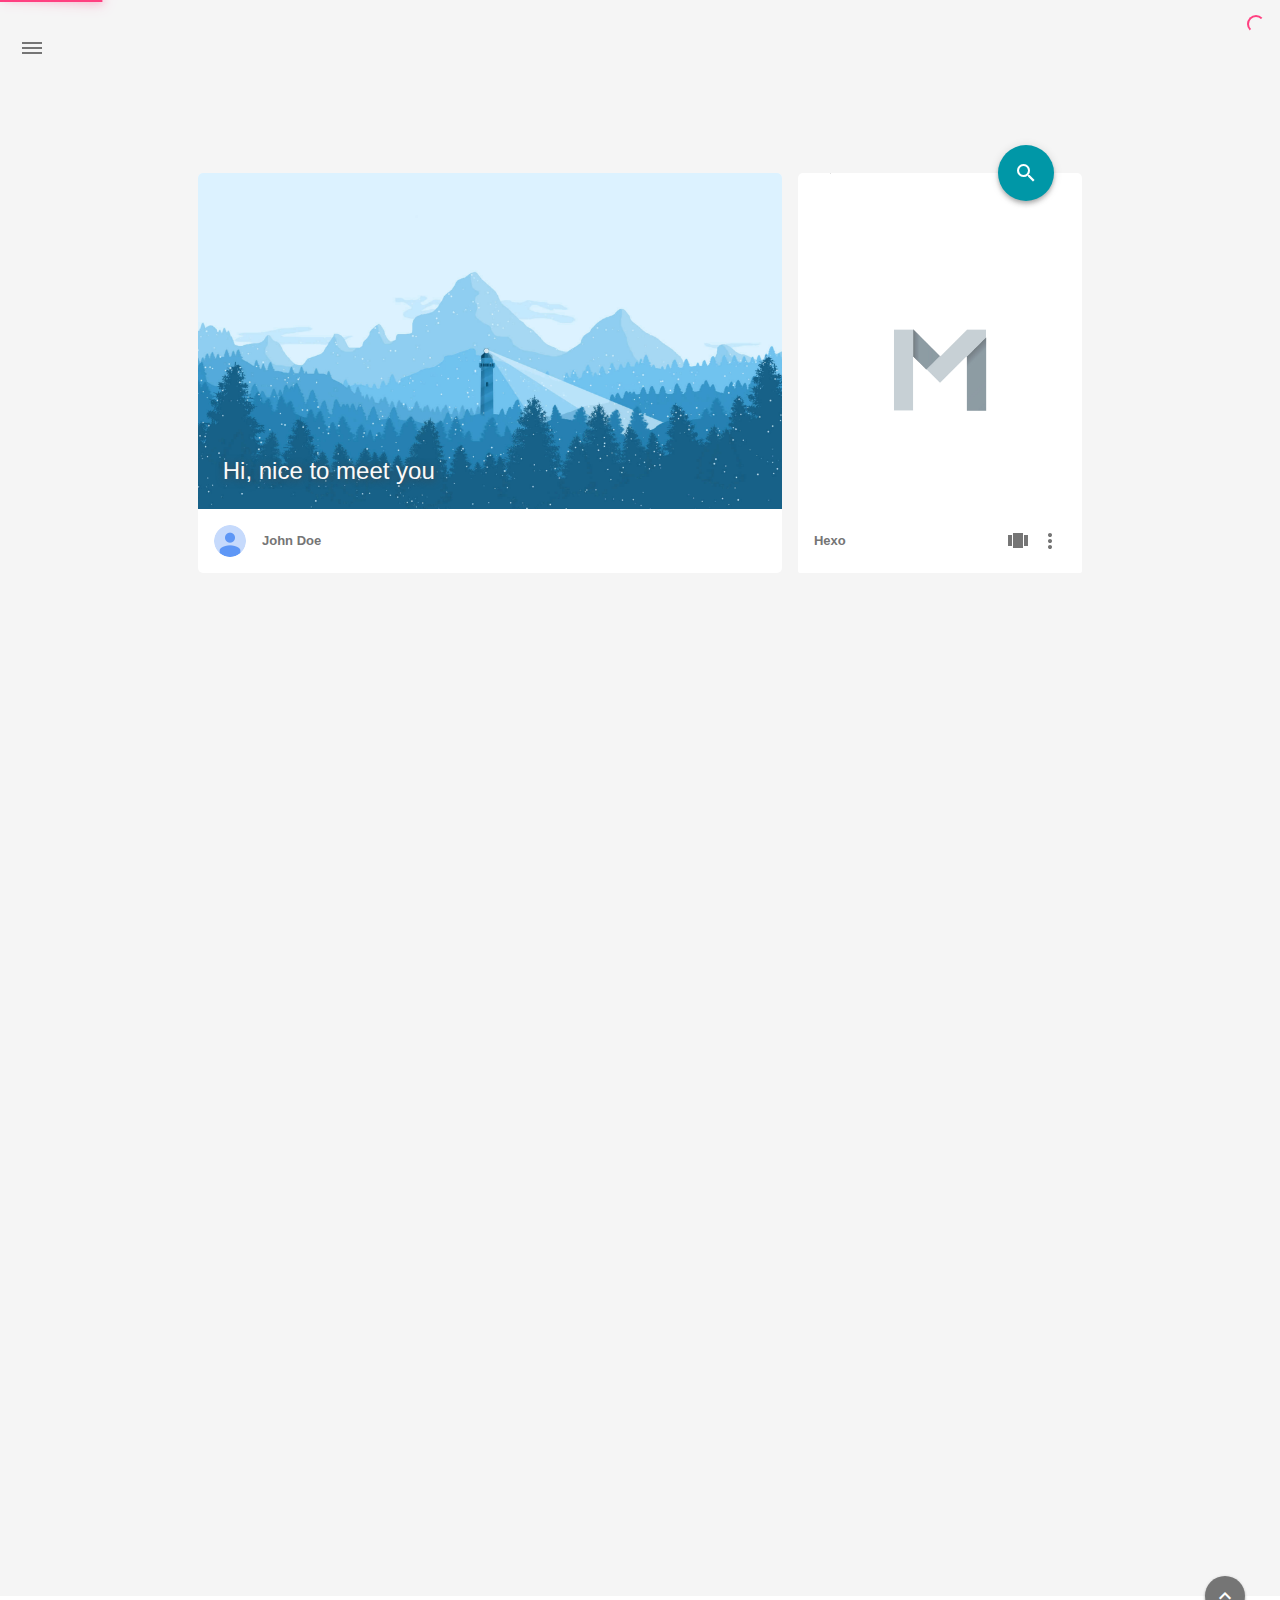
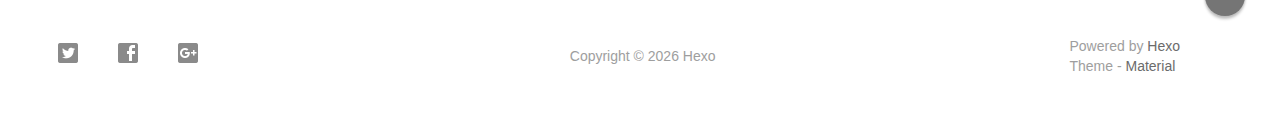
==== archives/index.html @ 20a5eefb "Site updated: 2016-11-23 17:35:01" ====
<!DOCTYPE html>
<html>
    <head>
    <!-- Title -->
    
    <title>
        archive_a | Hexo
    </title>
    
    <!-- Favicons -->
    <link rel="icon shortcut" type="image/ico" href="/img/favicon.png">
    <link rel="icon" sizes="192x192" href="/img/favicon.png">
    <link rel="apple-touch-icon" href="/img/favicon.png">
    
    <!-- Meta & INfo -->
    <meta charset="utf-8">
    <meta http-equiv="X-UA-Compatible">
    <meta name="viewport" content="width=device-width, initial-scale=1">
    <meta name="theme-color" content="#0097A7">
    <meta name="author" content="John Doe">
    <meta name="description" content="null">
    <meta name="keywords" content="null">
    
    <!--iOS -->
    <meta name="viewport" content="width=device-width, initial-scale=1, user-scalable=no">
    <meta name="apple-mobile-web-app-title" content="Title">
    <meta name="apple-mobile-web-app-capable" content="yes">
    <meta name="apple-mobile-web-app-status-bar-style" content="black">
    <meta name="HandheldFriendly" content="True">
    <meta name="MobileOptimized" content="480">
    
    <!-- Add to homescreen for Chrome on Android -->
    <meta name="mobile-web-app-capable" content="yes">
    
    <!-- Add to homescreen for Safari on iOS -->
    <meta name="apple-mobile-web-app-capable" content="yes">
    <meta name="apple-mobile-web-app-status-bar-style" content="black">
    <meta name="apple-mobile-web-app-title" content="Hexo">
    
    <!-- The Open Graph protocol -->
    <meta property="og:url" content="http://yoursite.com">
    <meta property="og:type" content="blog">
    <meta property="og:title" content="archive_a | Hexo">
    <meta property="og:description" content="null">
    
     <!--[if lte IE 9]>
        <link rel="stylesheet" href="/css/ie-blocker.css">
        
        
            <script src="/js/ie-blocker.zhCN.js"></script>
        
    <![endif]-->
    
    <!-- Import CSS -->
    <link rel="stylesheet" href="/css/material.min.css">
    <link rel="stylesheet" href="/css/style.min.css">
    <!-- Config CSS -->


<!-- Other Styles -->
<style>
	body, html{
		font-family: Roboto, "Helvetica Neue", Helvetica, "PingFang SC", "Hiragino Sans GB", "Microsoft YaHei", "微软雅黑", Arial, sans-serif;
	}
	
    a{
        color: #00838F
    }
    
    .mdl-card__media,
    #search-label,
    #search-form-label:after,
    #scheme-Paradox .hot_tags-count,
    #scheme-Paradox .sidebar_archives-count,
    #scheme-Paradox .sidebar-colored .sidebar-header,
    #scheme-Paradox .sidebar-colored .sidebar-badge{
        background-color: #0097A7 !important
    }
    
	/* Sidebar User Drop Down Menu Text Color */
	#scheme-Paradox .sidebar-colored .sidebar-nav>.dropdown>.dropdown-menu>li>a:hover,
    #scheme-Paradox .sidebar-colored .sidebar-nav>.dropdown>.dropdown-menu>li>a:focus{
        color: #0097A7 !important
    }
    
    #post_entry-right-info,
    .sidebar-colored .sidebar-nav li:hover > a,
    .sidebar-colored .sidebar-nav li:hover > a i,
    .sidebar-colored .sidebar-nav li > a:hover,
    .sidebar-colored .sidebar-nav li > a:hover i,
    .sidebar-colored .sidebar-nav li > a:focus i,
    .sidebar-colored .sidebar-nav > .open > a,
    .sidebar-colored .sidebar-nav > .open > a:hover,
    .sidebar-colored .sidebar-nav > .open > a:focus,
    #ds-reset #ds-ctx .ds-ctx-entry .ds-ctx-head a{
        color: #0097A7 !important
    }
    
    .toTop{
        background: #757575 !important
    }
		
	.material-layout .material-post>.material-nav,
	.material-layout .material-index>.material-nav,
	.material-nav a{
		color: #757575;
	}
		
	#scheme-Paradox .MD-burger-layer {
		background-color: #757575;
	}

	#scheme-Paradox #post-toc-trigger-btn{
		color: #757575;
	}
	
	.post-toc a:hover{
		color: #00838F;
		text-decoration: underline;
	}
</style>


<!-- Theme Background Related-->

    <style>
        body{
            background-color: #F5F5F5
        }
		
		/* blog_info bottom background */
        #scheme-Paradox .material-layout .something-else .mdl-card__supporting-text{
            background-color: #fff;
        }
    </style>




<!-- Fade Effect -->

    <style>
        .fade {
            transition: all 800ms linear;
            -webkit-transform: translate3d(0,0,0);
            -moz-transform: translate3d(0,0,0);
            -ms-transform: translate3d(0,0,0);
            -o-transform: translate3d(0,0,0);
            transform: translate3d(0,0,0);
            opacity: 1;
        }

        .fade.out{
            opacity: 0;
        }
    </style>

	<script src="/js/jquery.min.js"></script>
	
	<!-- UC Browser Compatible-->
	<script>
		var agent = navigator.userAgent.toLowerCase();
		if(agent.indexOf('ucbrowser')>0) {
			document.write('<link rel="stylesheet" href="/css/uc.css">');
		   alert('由于 UC 浏览器使用极旧的内核，而本网站使用了一些新的特性。\n为了您能更好的浏览，推荐使用 Chrome 或 Firefox 浏览器。');
		}
	</script>
    
    <!-- Custom Head -->
    
</head>
	
	

    <body id="scheme-Paradox">

		
        <div class="material-layout  mdl-js-layout has-drawer is-upgraded">
				
			
			
            <!-- Main Container -->
            <main class="material-layout__content" id="main">
				
                <!-- Top Anchor -->
                <div id="top"></div>
				
				
                <!-- Hamburger Button -->
                <button class="MD-burger-icon sidebar-toggle">
                    <span class="MD-burger-layer"></span>
                </button>
				
				
                <!-- Index Module -->
<div class="material-index mdl-grid">
	
		<!-- Paradox Header -->
		<!-- Daily pic -->
<div class="mdl-card daily-pic mdl-cell mdl-cell--8-col index-top-block">
    
    <!-- Pic & Slogan -->
    <div class="mdl-card__media mdl-color-text--grey-50" style="background-image:url(/img/daily_pic.png)">
        <p class="index-top-block-slogan"><a href="#">Hi, nice to meet you</a></p>
    </div>

    <!-- Avatar & Name -->
    <div class="mdl-card__supporting-text meta mdl-color-text--grey-600">
        <!-- Author Avatar -->
        <div id="author-avatar">
            <img src="/img/avatar.png" width="32px" height="32px" alt="avatar">
        </div>
        <div>
            <strong>John Doe</strong>
        </div>
    </div>
</div>

		<!-- Blog info -->
<div class="mdl-card something-else mdl-cell mdl-cell--8-col mdl-cell--4-col-desktop index-top-block">
	
    <!-- Search -->
	
	<!-- Google -->
	<div class="mdl-textfield mdl-js-textfield mdl-textfield--expandable" method="post" action="">
		<label id="search-label" class="mdl-button mdl-js-ripple-effect mdl-js-button mdl-button--fab mdl-color--accent mdl-shadow--4dp" for="search">
			<i class="material-icons mdl-color-text--white" role="presentation">search</i>
		</label>

		<form id="search-form" method="get" action="//google.com/search" accept-charset="UTF-8" class="mdl-textfield__expandable-holder" target="_blank">
			<input class="mdl-textfield__input search-input" type="search" name="q" id="search" placeholder="">
			<label id="search-form-label" class="mdl-textfield__label" for="search"></label>
			
			<input type="hidden" name="sitesearch" value="http://yoursite.com">
		</form>
	</div>






    <!-- LOGO -->
    <div class="something-else-logo mdl-color--white mdl-color-text--grey-600">
        <a href="null">
            <img src="/img/logo.png" alt="logo" />
        </a>
    </div>

    <!-- Infomation -->
    <div class="mdl-card__supporting-text meta meta--fill mdl-color-text--grey-600">
        <!-- Blog Title -->
        <div>
            <strong>Hexo</strong>
        </div>
        <div class="section-spacer"></div>
        
        <!-- Pages -->
        <button id="show-pages-button" class="mdl-button mdl-js-button mdl-js-ripple-effect mdl-button--icon">
            <i class="material-icons" role="presentation">view_carousel</i>
            <span class="visuallyhidden">Pages</span>
        </button>
        <ul class="mdl-menu mdl-js-menu mdl-menu--bottom-right" for="show-pages-button">
            
        </ul>
        
        <!-- Menu -->
        <button id="menubtn" class="mdl-button mdl-js-button mdl-js-ripple-effect mdl-button--icon">
            <i class="material-icons" role="presentation">more_vert</i>
            <span class="visuallyhidden">show menu</span>
        </button>
        <ul class="mdl-menu mdl-js-menu mdl-menu--bottom-right" for="menubtn">
            
            <a class="index_share-link" href="null">
                <li class="mdl-menu__item mdl-js-ripple-effect">
                    文章 RSS
                </li>
            </a>
            <a class="index_share-link" href="https://twitter.com/intent/tweet?text=Hexo&url=http://yoursite.com/&via=John Doe" target="_blank">
                <li class="mdl-menu__item mdl-js-ripple-effect">
                    分享到 Twitter
                </li>
            </a>
            <a class="index_share-link" href="https://plus.google.com/share?url=http://yoursite.com/" target="_blank">
                <li class="mdl-menu__item mdl-js-ripple-effect">
                    分享到 Google+
                </li>
            </a>
            <a class="index_share-link" href="http://service.weibo.com/share/share.php?appkey=&title=Hexo&url=http://yoursite.com/&pic=&searchPic=false&style=simple" target="_blank">
                <li class="mdl-menu__item mdl-js-ripple-effect">
                    分享到微博
                </li>
            </a>
        </ul>
    </div>
</div>

	
    
    
		
			<!-- Paradox Thumbnail -->
        	<div class="post_entry-module mdl-card mdl-cell mdl-cell--12-col fade out">
    
    <!-- Post Thumbnail -->
	
		
			<!-- Random Thumbnail -->
			<div class="post_thumbnail-random mdl-card__media mdl-color-text--grey-50">
		
	
				
		<!-- Post Title -->
		<p class="article-headline-p"><a href="/2016/11/23/hexo-基本使用/">Hexo 基本使用</a></p>
	</div>

    <!-- Post Excerpt -->
    <div class="mdl-color-text--grey-600 mdl-card__supporting-text post_entry-content">
        
          Hexo介...
        
        &nbsp;&nbsp;&nbsp;
        <span>
            <a href="/2016/11/23/hexo-基本使用/" target="_self">继续阅读</a>
        </span>
    </div>
    <!-- Post_entry Info-->
    <div id="post_entry-info">
        <div id="post_entry-left-info" class="mdl-card__supporting-text meta mdl-color-text--grey-600 ">
            <!-- Author Avatar -->
            <div id="author-avatar">
                <img src="/img/avatar.png" width="44px" height="44px" alt="John Doe's avatar">
            </div>
            <div>
                <strong>John Doe</strong>
                <span>11月 23, 2016</span>
            </div>
        </div>
        <div id="post_entry-right-info">
            <!-- Category -->
            <span class="post_entry-category">
                
            </span>
            
            
            
            <!-- Post Views -->
            <span class="post_entry-views">
                
            </span>
        </div>
    </div>
            
</div>

		
		
    
		
			<!-- Paradox Thumbnail -->
        	<div class="post_entry-module mdl-card mdl-cell mdl-cell--12-col fade out">
    
    <!-- Post Thumbnail -->
	
		
			<!-- Random Thumbnail -->
			<div class="post_thumbnail-random mdl-card__media mdl-color-text--grey-50">
		
	
				
		<!-- Post Title -->
		<p class="article-headline-p"><a href="/2016/11/23/hello-world/">Hello World</a></p>
	</div>

    <!-- Post Excerpt -->
    <div class="mdl-color-text--grey-600 mdl-card__supporting-text post_entry-content">
        
          Welcome to Hexo
        
        &nbsp;&nbsp;&nbsp;
        <span>
            <a href="/2016/11/23/hello-world/" target="_self">继续阅读</a>
        </span>
    </div>
    <!-- Post_entry Info-->
    <div id="post_entry-info">
        <div id="post_entry-left-info" class="mdl-card__supporting-text meta mdl-color-text--grey-600 ">
            <!-- Author Avatar -->
            <div id="author-avatar">
                <img src="/img/avatar.png" width="44px" height="44px" alt="John Doe's avatar">
            </div>
            <div>
                <strong>John Doe</strong>
                <span>11月 23, 2016</span>
            </div>
        </div>
        <div id="post_entry-right-info">
            <!-- Category -->
            <span class="post_entry-category">
                
            </span>
            
            
            
            <!-- Post Views -->
            <span class="post_entry-views">
                
            </span>
        </div>
    </div>
            
</div>

		
		
    
    
	
		<script>
    
    var randomNum;
    
    var locatePost = $(".something-else").next();
    for(var i=0; i < 10; i++){
        
        randomNum = Math.floor(Math.random() * 5 + 1);
        
        locatePost.children(".post_thumbnail-random").attr('id', 'random_thumbnail-'+randomNum);
        locatePost.children(".post_thumbnail-random").css('background-image', 'url(' + '/img/random/' + randomNum + '.png' + ')')
        
        locatePost = locatePost.next();
    }
    
</script>

	

</div>

				
				
					<!-- Overlay For Active Sidebar -->
<div class="sidebar-overlay "></div>

<!-- Material sidebar -->
<aside id="sidebar" class="sidebar sidebar-colored  sidebar-fixed-left" role="navigation">
	<div id="sidebar-main">
	    <!-- Sidebar Header -->
		<div class="sidebar-header header-cover" style="background-image: url(/img/sidebar_header.png);">
    <!-- Top bar -->
    <div class="top-bar"></div>

    <!-- Sidebar toggle button -->
    <button type="button" class="sidebar-toggle mdl-button mdl-js-button mdl-js-ripple-effect mdl-button--icon" style="display: initial;" data-upgraded=",MaterialButton,MaterialRipple">
    <i class="material-icons">clear_all</i>
    <span class="mdl-button__ripple-container"><span class="mdl-ripple"></span></span></button>

    <!-- Sidebar Avatar -->
    <div class="sidebar-image">
        <img src="/img/avatar.png" alt="John Doe's avatar">
    </div>

    <!-- Sidebar Email -->
    <a data-toggle="dropdown" class="sidebar-brand" href="#settings-dropdown">
        youremail@email.com
        <b class="caret"></b>
    </a>
</div>

		<!-- Sidebar Navigation  -->
		<ul class="nav sidebar-nav">
    <!-- User dropdown  -->
    <li class="dropdown">
        <ul id="settings-dropdown" class="dropdown-menu">
			
                <li>
                    <a href="#" target="_blank" title="Email Me">
						<i class="material-icons sidebar-material-icons sidebar-indent-left1pc-element">email</i>
                        Email Me
                    </a>
                </li>
            
        </ul>
    </li>

    <!-- Homepage -->
    <li id="sidebar-first-li">
        <a href="/" target="_self">
            <i class="material-icons sidebar-material-icons">home</i>
             主页
        </a>
    </li>

    <!-- I'm Feeling Lucky -->
<!--
    <li class="dropdown">
        <a href="" target="_self">
            <i class="material-icons sidebar-material-icons">explore</i>
             sidebar.imlucky
        </a>
    </li>
-->

	
    <!-- Archives  -->
    <li class="dropdown">
        <a href="#" class="ripple-effect dropdown-toggle" data-toggle="dropdown">
            <i class="material-icons sidebar-material-icons">inbox</i>
             归档
            <b class="caret"></b>
        </a>
        <ul class="dropdown-menu">
            <li>
            <a class="sidebar_archives-link" href="/archives/2016/11/">十一月 2016<span class="sidebar_archives-count">2</span></a>
        </ul>
    </li>

    <!-- Divider -->
    <li class="divider"></li>


    <!-- Pages  -->
	

    <!-- Article Numebr  -->
    <li>
        <a href="/archives">
             文章总数
             <span class="sidebar-badge">2</span>
        </a>
    </li>
</ul>

		<!-- Sidebar Divider -->
		<div class="sidebar-divider"></div>

		<!-- Sidebar Footer -->
		<!-- 
I'm glad you use this theme, the development is no so easy, I hope you can keep the copyright, I will thank you so much.
If you still want to delete the copyrights, could you still retain the first one? Which namely "Theme Material"
It will not impact the appearance and can give developers a lot of support :)

很高兴您使用并喜欢该主题，开发不易 十分谢谢与希望您可以保留一下版权声明。
如果您仍然想删除的话 能否只保留第一项呢？即 "Theme Material"
它不会影响美观并可以给开发者很大的支持。 :) 
-->

<!-- Theme Material -->
<a href="https://github.com/viosey/hexo-theme-material"  class="sidebar-footer-text-a" target="_blank">
	<div class="sidebar-text mdl-button mdl-js-button mdl-js-ripple-effect sidebar-footer-text-div" data-upgraded=",MaterialButton,MaterialRipple">
		主题 - Material
		<span class="sidebar-badge badge-circle">i</span>
	</div>
</a>

<!-- Help & Support -->
<!--
<a href="mailto:hiviosey@gmail.com" class="sidebar-footer-text-a">
    <div class="sidebar-text mdl-button mdl-js-button mdl-js-ripple-effect sidebar-footer-text-div" data-upgraded=",MaterialButton,MaterialRipple">
		sidebar.help
		<span class="mdl-button__ripple-container">
			<span class="mdl-ripple"></span>
		</span>
	</div>
</a>
-->

<!-- Feedback -->
<!--
<a href="https://github.com/viosey/hexo-theme-material/issues" target="_blank" class="sidebar-footer-text-a">
    <div class="sidebar-text mdl-button mdl-js-button mdl-js-ripple-effect sidebar-footer-text-div" data-upgraded=",MaterialButton,MaterialRipple">
         sidebar.feedback
                    <span class="mdl-button__ripple-container"><span class="mdl-ripple"></span></span></div>
</a>
-->

<!-- Abount Theme -->
<!--
<a href="https://blog.viosey.com/index.php/Material.html" target="_blank" class="sidebar-footer-text-a">
    <div class="sidebar-text mdl-button mdl-js-button mdl-js-ripple-effect sidebar-footer-text-div" data-upgraded=",MaterialButton,MaterialRipple">
         sidebar.about_theme
        <span class="mdl-button__ripple-container"><span class="mdl-ripple"></span></span></div>
</a>-->

	</div>
    
    <!-- Sidebar Sponsor -->
    


</aside>

				
				
				
					<!-- Footer Top Button -->
					<div class="toTop-wrap">
    <a href="#top" class="toTop">
        <i class="material-icons footer_top-i">expand_less</i>
    </a>
</div>
				
				
				<!--Footer-->
<footer class="mdl-mini-footer" id="bottom">
	
	
		<!-- Paradox Footer Left Section -->
		<div class="mdl-mini-footer--left-section sns-list">
    <!-- Twitter -->
    
    <a href="https://twitter.com/twitter" target="view_window"><button class="mdl-mini-footer--social-btn social-btn" style="background-image: url(/img/footer/footer_ico-twitter.png);">
        <span class="visuallyhidden">Twitter</span>
    </button></a>
    
    
    <!-- Facebook -->
    
    <a href="https://www.facebook.com/facebook" target="view_window"><button class="mdl-mini-footer--social-btn social-btn" style="background-image: url(/img/footer/footer_ico-facebook.png);">
        <span class="visuallyhidden">Facebook</span>
    </button></a>
    
    
    <!-- Google + -->
    
    <a href="https://www.google.com/" target="view_window"><button class="mdl-mini-footer--social-btn social-btn" style="background-image: url(/img/footer/footer_ico-gplus.png);">
        <span class="visuallyhidden">Google Plus</span>
    </button></a>
    
    
    <!-- Weibo -->
    
    
    
    <!-- Instagram -->
    
    
    
    <!-- Tumblr -->
    
    
    
    <!-- Github -->
    
    
</div>


		<!--Copyright-->
		<div id="copyright">Copyright&nbsp;©&nbsp;<script type="text/javascript">var fd = new Date();document.write(fd.getFullYear());</script>&nbsp;Hexo</div>

		<!-- Paradox Footer Right Section -->

		<!-- 
		I'm glad you use this theme, the development is no so easy, I hope you can keep the copyright.
		It will not impact the appearance and can give developers a lot of support :)

		很高兴您使用该主题，开发不易，希望您可以保留一下版权声明。
		它不会影响美观并可以给开发者很大的支持。 :) 
		-->

		<div class="mdl-mini-footer--right-section">
			<div>
				<div class="footer-develop-div">Powered by <a href="https://hexo.io" target="_blank" class="footer-develop-a">Hexo</a></div>
				<div class="footer-develop-div">Theme - <a href="https://github.com/viosey/hexo-theme-material" target="_blank" class="footer-develop-a">Material</a></div>
			</div>
		</div>
	
    
</footer>
                
				<!-- Import File -->
<script src="/js/js.min.js"></script>
<script src="/js/nprogress.js"></script>

<script type="text/javascript">
    NProgress.configure({
        showSpinner: true
    });
    NProgress.start();
    
    $('#nprogress .bar').css({
        'background': '#FF4081'
    });
    $('#nprogress .peg').css({
        'box-shadow': '0 0 10px #FF4081, 0 0 15px #FF4081'
    });
    $('#nprogress .spinner-icon').css({
        'border-top-color': '#FF4081',
        'border-left-color': '#FF4081'
    });
    
    setTimeout(function() {
        NProgress.done();
        $('.fade').removeClass('out');
    }, 800);
</script>











<!-- Swiftye -->


<!-- Local Search-->


<!-- Window Load-->
<script>
    // Post_Toc parent position fixed
    $(window).load(function() {
        $(".post-toc-wrap").parent(".mdl-menu__container").css("position", "fixed");
    });
</script>
            </main>
        </div>
		
    </body>
		
	
</html>
---- css/ie-blocker.css ----
@charset "utf-8";
body .demo-blog{
    display: none;
}

h1{
    background-color: #fff;
    font-size: 48px;
    line-height: 48px;
    border-left: none;
    width: auto;
    margin: 0px !important;
}

#ib-container {
    display: none;
    width: 100%;
    height: 100%;
    font-family: Arial, Helvetica, sans-serif;
    position: fixed;
    top: 0;
    left: 0;
    box-sizing: content-box !important;
    z-index: 99999;
}

#ib-container * {
    box-sizing: content-box !important;
}

.ib-modal {
    height: 288px;
    background: #fff;
    border-left: 8px solid #4fc1e9;
    position: absolute;
    color: #434a54;
    z-index: 99999;
    width: 592px;
    top: 50%;
    left: 50%;
    transform: translateY(-50%) translateX(-50%);
    padding: 49px 30px 30px;
}

.ib-header {
    height: 80px;
    padding: 0;
}

.ib-header h1 {
    margin: 0;
    font-size: 24px;
    text-align: left;
    color: #434a54;
}

.ib-header p {
    margin: 10px 0 0 0;
    font-size: 14px;
    line-height: 18px;
    text-align: left;
    color: #434a54;
}

.ib-header p strong {
    font-weight: normal;
    color: #3bafda;
}

.ib-browsers {
    height: 80px;
    list-style: none;
    margin: 0;
    padding: 0;
    padding-top: 0;
    margin-top: 49px;
}

.ib-browsers li {
    float: left;
    width: 148px;
    height: 80px;
    position: relative;
    list-style: none;
}

.ib-browsers li a {
    display: block;
    width: 100%;
    height: 100%;
    position: absolute;
    color: #434a54;
    text-decoration: none;
    cursor: pointer;
}

.ib-browsers li a:hover {
    background-color: #F2F2F2;
}

.ib-browsers li a:hover .ib-browser-name {
    background-color: #4fc1e9;
    color: #fff;
}

.ib-browser-icon {
    display: block;
    width: 118px;
    height: 90px;
    margin: 0 auto;
    margin-top: 20px;
}

.ib-browser-name {
    line-height: 18px;
    margin-top: 5px;
    text-align: center;
    font-size: 20px;
}

.ib-browser-description {
    height: 50px;
    line-height: 14px;
    font-size: 12px;
    margin-top: 10px;
    padding: 0 5px;
}

.ib-footer {
    height: 30px;
}

.ib-try {
    float: right;
    height: 30px;
    padding: 0 15px;
    color: #fff;
    background-color: #3bafda;
    font-size: 12px;
    line-height: 30px;
    cursor: pointer;
    text-decoration: none;
    margin-top: 49px;
}

.ib-try:hover {
    background-color: #4fc1e9;
}

.ib-mask {
    width: 100%;
    height: 100%;
    position: absolute;
    top: 0;
    left: 0;
    _position: absolute;
    _top: expression(eval(document.documentElement.scrollTop) + 'px');
    _left: expression(eval(document.documentElement.scrollLeft) + 'px');
    _right: auto;
    _bottom: auto;
    _width: expression(eval(document.documentElement.clientWidth) + 'px');
    _height: expression(eval(document.documentElement.clientHeight) + 'px');
    z-index: 99999;
}

.ib-mask {
    background: rgb(0, 0, 0);
    opacity: 0.8;
    -ms-filter: "progid:DXImageTransform.Microsoft.Alpha(Opacity=80)";
    filter: alpha(opacity=80);
    z-index: 99998;
}

.zh-cn #ib-container {
    font-family: 'Microsoft Yahei', sans-serif;
}

.zh-cn .ib-browser-description {
    font-size: 12px;
}
---- css/material.min.css ----
@charset "UTF-8";.mdl-button,.mdl-checkbox,audio,canvas,img,svg,video{vertical-align:middle}.visuallyhidden,hr{border:0;height:1px}.hidden,.invisible{visibility:hidden}address,body,h1,h2,h3,h4,h6,html,ol,p,ul{font-weight:400}blockquote,h1{line-height:1.35}blockquote,h1,h1 small,h2,h2 small,h3,h3 small,h4,h4 small,h5,h5 small,h6,h6 small{font-family:Roboto,Helvetica,Arial,sans-serif}.mdl-badge[data-badge]:after,.mdl-card,.mdl-layout__drawer,.mdl-layout__header{-webkit-box-direction:normal}html{color:rgba(0,0,0,.87)}::-moz-selection{background:#b3d4fc;text-shadow:none}::selection{background:#b3d4fc;text-shadow:none}hr{display:block;border-top:1px solid #ccc;margin:1em 0;padding:0}fieldset{border:0;margin:0;padding:0}textarea{resize:vertical}.browsehappy{margin:.2em 0;background:#ccc;color:#000;padding:.2em 0}.hidden{display:none!important}.visuallyhidden{clip:rect(0 0 0 0);margin:-1px;overflow:hidden;padding:0;position:absolute;width:1px}.visuallyhidden.focusable:active,.visuallyhidden.focusable:focus{clip:auto;height:auto;margin:0;overflow:visible;position:static;width:auto}body,html{width:100%}.clearfix:after,.clearfix:before{content:" ";display:table}.clearfix:after{clear:both}@media print{blockquote,img,pre,tr{page-break-inside:avoid}*,:after,:before{background:0 0!important;color:#000!important;box-shadow:none!important;text-shadow:none!important}a,a:visited{text-decoration:underline}a[href]:after{content:" (" attr(href)")"}abbr[title]:after{content:" (" attr(title)")"}a[href^="#"]:after,a[href^="javascript:"]:after{content:""}blockquote,pre{border:1px solid #999}thead{display:table-header-group}img{max-width:100%!important}h2,h3,p{orphans:3;widows:3}h2,h3{page-break-after:avoid}}.mdl-accordion,.mdl-button,.mdl-card,.mdl-checkbox,.mdl-dropdown-menu,.mdl-icon-toggle,.mdl-item,.mdl-radio,.mdl-slider,.mdl-switch,.mdl-tabs__tab,a{-webkit-tap-highlight-color:transparent;-webkit-tap-highlight-color:rgba(255,255,255,0)}html{height:100%;-ms-touch-action:manipulation;touch-action:manipulation}body{min-height:100%}main{display:block}[hidden]{display:none!important}body,html{font-family:Helvetica,Arial,sans-serif;font-size:14px;line-height:20px}h1,h2,h3,h4,h5,h6,p{padding:0}h1 small,h2 small,h3 small,h4 small,h5 small,h6 small{font-weight:400;line-height:1.35;letter-spacing:-.02em;opacity:.54;font-size:.6em}blockquote,h4{font-size:24px}ol,p,ul{font-size:14px}address,ol,p,ul{letter-spacing:0}address,h5{line-height:1}h6,ol,p,ul{line-height:24px}a,h5{font-weight:500}h1{font-size:56px;letter-spacing:-.02em;margin:24px 0}h2{font-size:45px;line-height:48px}h2,h3{margin:24px 0}h3{font-size:34px;line-height:40px}h4{line-height:32px;-moz-osx-font-smoothing:grayscale;margin:24px 0 16px}h5{font-size:20px;letter-spacing:.02em}h5,h6{margin:24px 0 16px}h6{font-size:16px;letter-spacing:.04em}p{margin:0 0 16px}a{color:#ff4081}blockquote{position:relative;font-weight:300;font-style:italic;letter-spacing:.08em}mark{background-color:#f4ff81}dt{font-weight:700}address{font-size:12px;font-style:normal}.mdl-typography--display-4,.mdl-typography--display-4-color-contrast{font-family:Roboto,Helvetica,Arial,sans-serif;font-size:112px;font-weight:300;line-height:1;letter-spacing:-.04em}.mdl-typography--display-1,.mdl-typography--display-1-color-contrast,.mdl-typography--display-2,.mdl-typography--display-2-color-contrast,.mdl-typography--display-3,.mdl-typography--display-3-color-contrast,.mdl-typography--headline,.mdl-typography--headline-color-contrast{font-family:Roboto,Helvetica,Arial,sans-serif;font-weight:400}.mdl-typography--display-4-color-contrast{opacity:.54}.mdl-typography--display-3,.mdl-typography--display-3-color-contrast{font-size:56px;line-height:1.35;letter-spacing:-.02em}.mdl-typography--display-3-color-contrast{opacity:.54}.mdl-typography--display-2,.mdl-typography--display-2-color-contrast{font-size:45px;line-height:48px}.mdl-typography--display-2-color-contrast{opacity:.54}.mdl-typography--display-1,.mdl-typography--display-1-color-contrast{font-size:34px;line-height:40px}.mdl-typography--display-1-color-contrast{opacity:.54}.mdl-typography--body-1-color-contrast,.mdl-typography--body-1-force-preferred-font-color-contrast,.mdl-typography--body-2-color-contrast,.mdl-typography--body-2-force-preferred-font-color-contrast,.mdl-typography--headline-color-contrast,.mdl-typography--subhead-color-contrast,.mdl-typography--title-color-contrast{opacity:.87}.mdl-typography--headline,.mdl-typography--headline-color-contrast{font-size:24px;line-height:32px;-moz-osx-font-smoothing:grayscale}.mdl-typography--title,.mdl-typography--title-color-contrast{font-family:Roboto,Helvetica,Arial,sans-serif;font-size:20px;font-weight:500;line-height:1;letter-spacing:.02em}.mdl-typography--subhead,.mdl-typography--subhead-color-contrast{font-family:Roboto,Helvetica,Arial,sans-serif;font-size:16px;font-weight:400;line-height:24px;letter-spacing:.04em}.mdl-typography--body-2,.mdl-typography--body-2-color-contrast{font-size:14px;font-weight:700;line-height:24px;letter-spacing:0}.mdl-typography--body-1,.mdl-typography--body-1-color-contrast{font-size:14px;font-weight:400;line-height:24px;letter-spacing:0}.mdl-typography--body-2-force-preferred-font,.mdl-typography--body-2-force-preferred-font-color-contrast{font-family:Roboto,Helvetica,Arial,sans-serif;font-size:14px;font-weight:500;line-height:24px;letter-spacing:0}.mdl-typography--body-1-force-preferred-font,.mdl-typography--body-1-force-preferred-font-color-contrast{font-family:Roboto,Helvetica,Arial,sans-serif;font-size:14px;font-weight:400;line-height:24px;letter-spacing:0}.mdl-typography--caption,.mdl-typography--caption-force-preferred-font{font-size:12px;font-weight:400;line-height:1;letter-spacing:0}.mdl-typography--caption-force-preferred-font{font-family:Roboto,Helvetica,Arial,sans-serif}.mdl-typography--caption-color-contrast,.mdl-typography--caption-force-preferred-font-color-contrast{font-size:12px;font-weight:400;line-height:1;letter-spacing:0;opacity:.54}.mdl-typography--button-color-contrast,.mdl-typography--menu-color-contrast{opacity:.87}.mdl-typography--caption-force-preferred-font-color-contrast,.mdl-typography--menu{font-family:Roboto,Helvetica,Arial,sans-serif}.mdl-typography--menu{font-size:14px;font-weight:500;line-height:1;letter-spacing:0}.mdl-typography--button,.mdl-typography--button-color-contrast,.mdl-typography--menu-color-contrast{font-family:Roboto,Helvetica,Arial,sans-serif;font-size:14px;font-weight:500;line-height:1;letter-spacing:0}.mdl-typography--button,.mdl-typography--button-color-contrast{text-transform:uppercase}.mdl-typography--text-left{text-align:left}.mdl-typography--text-right{text-align:right}.mdl-typography--text-center{text-align:center}.mdl-typography--text-justify{text-align:justify}.mdl-typography--text-nowrap{white-space:nowrap}.mdl-typography--text-lowercase{text-transform:lowercase}.mdl-typography--text-uppercase{text-transform:uppercase}.mdl-typography--text-capitalize{text-transform:capitalize}.mdl-button,.mdl-layout__tab,.mdl-tabs__tab{text-transform:uppercase}.mdl-typography--font-thin{font-weight:200!important}.mdl-typography--font-light{font-weight:300!important}.mdl-typography--font-regular{font-weight:400!important}.mdl-typography--font-medium{font-weight:500!important}.mdl-typography--font-bold{font-weight:700!important}.mdl-typography--font-black{font-weight:900!important}.mdl-color-text--red{color:#f44336!important}.mdl-color--red{background-color:#f44336!important}.mdl-color-text--red-50{color:#ffebee!important}.mdl-color--red-50{background-color:#ffebee!important}.mdl-color-text--red-100{color:#ffcdd2!important}.mdl-color--red-100{background-color:#ffcdd2!important}.mdl-color-text--red-200{color:#ef9a9a!important}.mdl-color--red-200{background-color:#ef9a9a!important}.mdl-color-text--red-300{color:#e57373!important}.mdl-color--red-300{background-color:#e57373!important}.mdl-color-text--red-400{color:#ef5350!important}.mdl-color--red-400{background-color:#ef5350!important}.mdl-color-text--red-500{color:#f44336!important}.mdl-color--red-500{background-color:#f44336!important}.mdl-color-text--red-600{color:#e53935!important}.mdl-color--red-600{background-color:#e53935!important}.mdl-color-text--red-700{color:#d32f2f!important}.mdl-color--red-700{background-color:#d32f2f!important}.mdl-color-text--red-800{color:#c62828!important}.mdl-color--red-800{background-color:#c62828!important}.mdl-color-text--red-900{color:#b71c1c!important}.mdl-color--red-900{background-color:#b71c1c!important}.mdl-color-text--red-A100{color:#ff8a80!important}.mdl-color--red-A100{background-color:#ff8a80!important}.mdl-color-text--red-A200{color:#ff5252!important}.mdl-color--red-A200{background-color:#ff5252!important}.mdl-color-text--red-A400{color:#ff1744!important}.mdl-color--red-A400{background-color:#ff1744!important}.mdl-color-text--red-A700{color:#d50000!important}.mdl-color--red-A700{background-color:#d50000!important}.mdl-color-text--pink{color:#e91e63!important}.mdl-color--pink{background-color:#e91e63!important}.mdl-color-text--pink-50{color:#fce4ec!important}.mdl-color--pink-50{background-color:#fce4ec!important}.mdl-color-text--pink-100{color:#f8bbd0!important}.mdl-color--pink-100{background-color:#f8bbd0!important}.mdl-color-text--pink-200{color:#f48fb1!important}.mdl-color--pink-200{background-color:#f48fb1!important}.mdl-color-text--pink-300{color:#f06292!important}.mdl-color--pink-300{background-color:#f06292!important}.mdl-color-text--pink-400{color:#ec407a!important}.mdl-color--pink-400{background-color:#ec407a!important}.mdl-color-text--pink-500{color:#e91e63!important}.mdl-color--pink-500{background-color:#e91e63!important}.mdl-color-text--pink-600{color:#d81b60!important}.mdl-color--pink-600{background-color:#d81b60!important}.mdl-color-text--pink-700{color:#c2185b!important}.mdl-color--pink-700{background-color:#c2185b!important}.mdl-color-text--pink-800{color:#ad1457!important}.mdl-color--pink-800{background-color:#ad1457!important}.mdl-color-text--pink-900{color:#880e4f!important}.mdl-color--pink-900{background-color:#880e4f!important}.mdl-color-text--pink-A100{color:#ff80ab!important}.mdl-color--pink-A100{background-color:#ff80ab!important}.mdl-color-text--pink-A200{color:#ff4081!important}.mdl-color--pink-A200{background-color:#ff4081!important}.mdl-color-text--pink-A400{color:#f50057!important}.mdl-color--pink-A400{background-color:#f50057!important}.mdl-color-text--pink-A700{color:#c51162!important}.mdl-color--pink-A700{background-color:#c51162!important}.mdl-color-text--purple{color:#9c27b0!important}.mdl-color--purple{background-color:#9c27b0!important}.mdl-color-text--purple-50{color:#f3e5f5!important}.mdl-color--purple-50{background-color:#f3e5f5!important}.mdl-color-text--purple-100{color:#e1bee7!important}.mdl-color--purple-100{background-color:#e1bee7!important}.mdl-color-text--purple-200{color:#ce93d8!important}.mdl-color--purple-200{background-color:#ce93d8!important}.mdl-color-text--purple-300{color:#ba68c8!important}.mdl-color--purple-300{background-color:#ba68c8!important}.mdl-color-text--purple-400{color:#ab47bc!important}.mdl-color--purple-400{background-color:#ab47bc!important}.mdl-color-text--purple-500{color:#9c27b0!important}.mdl-color--purple-500{background-color:#9c27b0!important}.mdl-color-text--purple-600{color:#8e24aa!important}.mdl-color--purple-600{background-color:#8e24aa!important}.mdl-color-text--purple-700{color:#7b1fa2!important}.mdl-color--purple-700{background-color:#7b1fa2!important}.mdl-color-text--purple-800{color:#6a1b9a!important}.mdl-color--purple-800{background-color:#6a1b9a!important}.mdl-color-text--purple-900{color:#4a148c!important}.mdl-color--purple-900{background-color:#4a148c!important}.mdl-color-text--purple-A100{color:#ea80fc!important}.mdl-color--purple-A100{background-color:#ea80fc!important}.mdl-color-text--purple-A200{color:#e040fb!important}.mdl-color--purple-A200{background-color:#e040fb!important}.mdl-color-text--purple-A400{color:#d500f9!important}.mdl-color--purple-A400{background-color:#d500f9!important}.mdl-color-text--purple-A700{color:#a0f!important}.mdl-color--purple-A700{background-color:#a0f!important}.mdl-color-text--deep-purple{color:#673ab7!important}.mdl-color--deep-purple{background-color:#673ab7!important}.mdl-color-text--deep-purple-50{color:#ede7f6!important}.mdl-color--deep-purple-50{background-color:#ede7f6!important}.mdl-color-text--deep-purple-100{color:#d1c4e9!important}.mdl-color--deep-purple-100{background-color:#d1c4e9!important}.mdl-color-text--deep-purple-200{color:#b39ddb!important}.mdl-color--deep-purple-200{background-color:#b39ddb!important}.mdl-color-text--deep-purple-300{color:#9575cd!important}.mdl-color--deep-purple-300{background-color:#9575cd!important}.mdl-color-text--deep-purple-400{color:#7e57c2!important}.mdl-color--deep-purple-400{background-color:#7e57c2!important}.mdl-color-text--deep-purple-500{color:#673ab7!important}.mdl-color--deep-purple-500{background-color:#673ab7!important}.mdl-color-text--deep-purple-600{color:#5e35b1!important}.mdl-color--deep-purple-600{background-color:#5e35b1!important}.mdl-color-text--deep-purple-700{color:#512da8!important}.mdl-color--deep-purple-700{background-color:#512da8!important}.mdl-color-text--deep-purple-800{color:#4527a0!important}.mdl-color--deep-purple-800{background-color:#4527a0!important}.mdl-color-text--deep-purple-900{color:#311b92!important}.mdl-color--deep-purple-900{background-color:#311b92!important}.mdl-color-text--deep-purple-A100{color:#b388ff!important}.mdl-color--deep-purple-A100{background-color:#b388ff!important}.mdl-color-text--deep-purple-A200{color:#7c4dff!important}.mdl-color--deep-purple-A200{background-color:#7c4dff!important}.mdl-color-text--deep-purple-A400{color:#651fff!important}.mdl-color--deep-purple-A400{background-color:#651fff!important}.mdl-color-text--deep-purple-A700{color:#6200ea!important}.mdl-color--deep-purple-A700{background-color:#6200ea!important}.mdl-color-text--indigo{color:#3f51b5!important}.mdl-color--indigo{background-color:#3f51b5!important}.mdl-color-text--indigo-50{color:#e8eaf6!important}.mdl-color--indigo-50{background-color:#e8eaf6!important}.mdl-color-text--indigo-100{color:#c5cae9!important}.mdl-color--indigo-100{background-color:#c5cae9!important}.mdl-color-text--indigo-200{color:#9fa8da!important}.mdl-color--indigo-200{background-color:#9fa8da!important}.mdl-color-text--indigo-300{color:#7986cb!important}.mdl-color--indigo-300{background-color:#7986cb!important}.mdl-color-text--indigo-400{color:#5c6bc0!important}.mdl-color--indigo-400{background-color:#5c6bc0!important}.mdl-color-text--indigo-500{color:#3f51b5!important}.mdl-color--indigo-500{background-color:#3f51b5!important}.mdl-color-text--indigo-600{color:#3949ab!important}.mdl-color--indigo-600{background-color:#3949ab!important}.mdl-color-text--indigo-700{color:#303f9f!important}.mdl-color--indigo-700{background-color:#303f9f!important}.mdl-color-text--indigo-800{color:#283593!important}.mdl-color--indigo-800{background-color:#283593!important}.mdl-color-text--indigo-900{color:#1a237e!important}.mdl-color--indigo-900{background-color:#1a237e!important}.mdl-color-text--indigo-A100{color:#8c9eff!important}.mdl-color--indigo-A100{background-color:#8c9eff!important}.mdl-color-text--indigo-A200{color:#536dfe!important}.mdl-color--indigo-A200{background-color:#536dfe!important}.mdl-color-text--indigo-A400{color:#3d5afe!important}.mdl-color--indigo-A400{background-color:#3d5afe!important}.mdl-color-text--indigo-A700{color:#304ffe!important}.mdl-color--indigo-A700{background-color:#304ffe!important}.mdl-color-text--blue{color:#2196f3!important}.mdl-color--blue{background-color:#2196f3!important}.mdl-color-text--blue-50{color:#e3f2fd!important}.mdl-color--blue-50{background-color:#e3f2fd!important}.mdl-color-text--blue-100{color:#bbdefb!important}.mdl-color--blue-100{background-color:#bbdefb!important}.mdl-color-text--blue-200{color:#90caf9!important}.mdl-color--blue-200{background-color:#90caf9!important}.mdl-color-text--blue-300{color:#64b5f6!important}.mdl-color--blue-300{background-color:#64b5f6!important}.mdl-color-text--blue-400{color:#42a5f5!important}.mdl-color--blue-400{background-color:#42a5f5!important}.mdl-color-text--blue-500{color:#2196f3!important}.mdl-color--blue-500{background-color:#2196f3!important}.mdl-color-text--blue-600{color:#1e88e5!important}.mdl-color--blue-600{background-color:#1e88e5!important}.mdl-color-text--blue-700{color:#1976d2!important}.mdl-color--blue-700{background-color:#1976d2!important}.mdl-color-text--blue-800{color:#1565c0!important}.mdl-color--blue-800{background-color:#1565c0!important}.mdl-color-text--blue-900{color:#0d47a1!important}.mdl-color--blue-900{background-color:#0d47a1!important}.mdl-color-text--blue-A100{color:#82b1ff!important}.mdl-color--blue-A100{background-color:#82b1ff!important}.mdl-color-text--blue-A200{color:#448aff!important}.mdl-color--blue-A200{background-color:#448aff!important}.mdl-color-text--blue-A400{color:#2979ff!important}.mdl-color--blue-A400{background-color:#2979ff!important}.mdl-color-text--blue-A700{color:#2962ff!important}.mdl-color--blue-A700{background-color:#2962ff!important}.mdl-color-text--light-blue{color:#03a9f4!important}.mdl-color--light-blue{background-color:#03a9f4!important}.mdl-color-text--light-blue-50{color:#e1f5fe!important}.mdl-color--light-blue-50{background-color:#e1f5fe!important}.mdl-color-text--light-blue-100{color:#b3e5fc!important}.mdl-color--light-blue-100{background-color:#b3e5fc!important}.mdl-color-text--light-blue-200{color:#81d4fa!important}.mdl-color--light-blue-200{background-color:#81d4fa!important}.mdl-color-text--light-blue-300{color:#4fc3f7!important}.mdl-color--light-blue-300{background-color:#4fc3f7!important}.mdl-color-text--light-blue-400{color:#29b6f6!important}.mdl-color--light-blue-400{background-color:#29b6f6!important}.mdl-color-text--light-blue-500{color:#03a9f4!important}.mdl-color--light-blue-500{background-color:#03a9f4!important}.mdl-color-text--light-blue-600{color:#039be5!important}.mdl-color--light-blue-600{background-color:#039be5!important}.mdl-color-text--light-blue-700{color:#0288d1!important}.mdl-color--light-blue-700{background-color:#0288d1!important}.mdl-color-text--light-blue-800{color:#0277bd!important}.mdl-color--light-blue-800{background-color:#0277bd!important}.mdl-color-text--light-blue-900{color:#01579b!important}.mdl-color--light-blue-900{background-color:#01579b!important}.mdl-color-text--light-blue-A100{color:#80d8ff!important}.mdl-color--light-blue-A100{background-color:#80d8ff!important}.mdl-color-text--light-blue-A200{color:#40c4ff!important}.mdl-color--light-blue-A200{background-color:#40c4ff!important}.mdl-color-text--light-blue-A400{color:#00b0ff!important}.mdl-color--light-blue-A400{background-color:#00b0ff!important}.mdl-color-text--light-blue-A700{color:#0091ea!important}.mdl-color--light-blue-A700{background-color:#0091ea!important}.mdl-color-text--cyan{color:#00bcd4!important}.mdl-color--cyan{background-color:#00bcd4!important}.mdl-color-text--cyan-50{color:#e0f7fa!important}.mdl-color--cyan-50{background-color:#e0f7fa!important}.mdl-color-text--cyan-100{color:#b2ebf2!important}.mdl-color--cyan-100{background-color:#b2ebf2!important}.mdl-color-text--cyan-200{color:#80deea!important}.mdl-color--cyan-200{background-color:#80deea!important}.mdl-color-text--cyan-300{color:#4dd0e1!important}.mdl-color--cyan-300{background-color:#4dd0e1!important}.mdl-color-text--cyan-400{color:#26c6da!important}.mdl-color--cyan-400{background-color:#26c6da!important}.mdl-color-text--cyan-500{color:#00bcd4!important}.mdl-color--cyan-500{background-color:#00bcd4!important}.mdl-color-text--cyan-600{color:#00acc1!important}.mdl-color--cyan-600{background-color:#00acc1!important}.mdl-color-text--cyan-700{color:#0097a7!important}.mdl-color--cyan-700{background-color:#0097a7!important}.mdl-color-text--cyan-800{color:#00838f!important}.mdl-color--cyan-800{background-color:#00838f!important}.mdl-color-text--cyan-900{color:#006064!important}.mdl-color--cyan-900{background-color:#006064!important}.mdl-color-text--cyan-A100{color:#84ffff!important}.mdl-color--cyan-A100{background-color:#84ffff!important}.mdl-color-text--cyan-A200{color:#18ffff!important}.mdl-color--cyan-A200{background-color:#18ffff!important}.mdl-color-text--cyan-A400{color:#00e5ff!important}.mdl-color--cyan-A400{background-color:#00e5ff!important}.mdl-color-text--cyan-A700{color:#00b8d4!important}.mdl-color--cyan-A700{background-color:#00b8d4!important}.mdl-color-text--teal{color:#009688!important}.mdl-color--teal{background-color:#009688!important}.mdl-color-text--teal-50{color:#e0f2f1!important}.mdl-color--teal-50{background-color:#e0f2f1!important}.mdl-color-text--teal-100{color:#b2dfdb!important}.mdl-color--teal-100{background-color:#b2dfdb!important}.mdl-color-text--teal-200{color:#80cbc4!important}.mdl-color--teal-200{background-color:#80cbc4!important}.mdl-color-text--teal-300{color:#4db6ac!important}.mdl-color--teal-300{background-color:#4db6ac!important}.mdl-color-text--teal-400{color:#26a69a!important}.mdl-color--teal-400{background-color:#26a69a!important}.mdl-color-text--teal-500{color:#009688!important}.mdl-color--teal-500{background-color:#009688!important}.mdl-color-text--teal-600{color:#00897b!important}.mdl-color--teal-600{background-color:#00897b!important}.mdl-color-text--teal-700{color:#00796b!important}.mdl-color--teal-700{background-color:#00796b!important}.mdl-color-text--teal-800{color:#00695c!important}.mdl-color--teal-800{background-color:#00695c!important}.mdl-color-text--teal-900{color:#004d40!important}.mdl-color--teal-900{background-color:#004d40!important}.mdl-color-text--teal-A100{color:#a7ffeb!important}.mdl-color--teal-A100{background-color:#a7ffeb!important}.mdl-color-text--teal-A200{color:#64ffda!important}.mdl-color--teal-A200{background-color:#64ffda!important}.mdl-color-text--teal-A400{color:#1de9b6!important}.mdl-color--teal-A400{background-color:#1de9b6!important}.mdl-color-text--teal-A700{color:#00bfa5!important}.mdl-color--teal-A700{background-color:#00bfa5!important}.mdl-color-text--green{color:#4caf50!important}.mdl-color--green{background-color:#4caf50!important}.mdl-color-text--green-50{color:#e8f5e9!important}.mdl-color--green-50{background-color:#e8f5e9!important}.mdl-color-text--green-100{color:#c8e6c9!important}.mdl-color--green-100{background-color:#c8e6c9!important}.mdl-color-text--green-200{color:#a5d6a7!important}.mdl-color--green-200{background-color:#a5d6a7!important}.mdl-color-text--green-300{color:#81c784!important}.mdl-color--green-300{background-color:#81c784!important}.mdl-color-text--green-400{color:#66bb6a!important}.mdl-color--green-400{background-color:#66bb6a!important}.mdl-color-text--green-500{color:#4caf50!important}.mdl-color--green-500{background-color:#4caf50!important}.mdl-color-text--green-600{color:#43a047!important}.mdl-color--green-600{background-color:#43a047!important}.mdl-color-text--green-700{color:#388e3c!important}.mdl-color--green-700{background-color:#388e3c!important}.mdl-color-text--green-800{color:#2e7d32!important}.mdl-color--green-800{background-color:#2e7d32!important}.mdl-color-text--green-900{color:#1b5e20!important}.mdl-color--green-900{background-color:#1b5e20!important}.mdl-color-text--green-A100{color:#b9f6ca!important}.mdl-color--green-A100{background-color:#b9f6ca!important}.mdl-color-text--green-A200{color:#69f0ae!important}.mdl-color--green-A200{background-color:#69f0ae!important}.mdl-color-text--green-A400{color:#00e676!important}.mdl-color--green-A400{background-color:#00e676!important}.mdl-color-text--green-A700{color:#00c853!important}.mdl-color--green-A700{background-color:#00c853!important}.mdl-color-text--light-green{color:#8bc34a!important}.mdl-color--light-green{background-color:#8bc34a!important}.mdl-color-text--light-green-50{color:#f1f8e9!important}.mdl-color--light-green-50{background-color:#f1f8e9!important}.mdl-color-text--light-green-100{color:#dcedc8!important}.mdl-color--light-green-100{background-color:#dcedc8!important}.mdl-color-text--light-green-200{color:#c5e1a5!important}.mdl-color--light-green-200{background-color:#c5e1a5!important}.mdl-color-text--light-green-300{color:#aed581!important}.mdl-color--light-green-300{background-color:#aed581!important}.mdl-color-text--light-green-400{color:#9ccc65!important}.mdl-color--light-green-400{background-color:#9ccc65!important}.mdl-color-text--light-green-500{color:#8bc34a!important}.mdl-color--light-green-500{background-color:#8bc34a!important}.mdl-color-text--light-green-600{color:#7cb342!important}.mdl-color--light-green-600{background-color:#7cb342!important}.mdl-color-text--light-green-700{color:#689f38!important}.mdl-color--light-green-700{background-color:#689f38!important}.mdl-color-text--light-green-800{color:#558b2f!important}.mdl-color--light-green-800{background-color:#558b2f!important}.mdl-color-text--light-green-900{color:#33691e!important}.mdl-color--light-green-900{background-color:#33691e!important}.mdl-color-text--light-green-A100{color:#ccff90!important}.mdl-color--light-green-A100{background-color:#ccff90!important}.mdl-color-text--light-green-A200{color:#b2ff59!important}.mdl-color--light-green-A200{background-color:#b2ff59!important}.mdl-color-text--light-green-A400{color:#76ff03!important}.mdl-color--light-green-A400{background-color:#76ff03!important}.mdl-color-text--light-green-A700{color:#64dd17!important}.mdl-color--light-green-A700{background-color:#64dd17!important}.mdl-color-text--lime{color:#cddc39!important}.mdl-color--lime{background-color:#cddc39!important}.mdl-color-text--lime-50{color:#f9fbe7!important}.mdl-color--lime-50{background-color:#f9fbe7!important}.mdl-color-text--lime-100{color:#f0f4c3!important}.mdl-color--lime-100{background-color:#f0f4c3!important}.mdl-color-text--lime-200{color:#e6ee9c!important}.mdl-color--lime-200{background-color:#e6ee9c!important}.mdl-color-text--lime-300{color:#dce775!important}.mdl-color--lime-300{background-color:#dce775!important}.mdl-color-text--lime-400{color:#d4e157!important}.mdl-color--lime-400{background-color:#d4e157!important}.mdl-color-text--lime-500{color:#cddc39!important}.mdl-color--lime-500{background-color:#cddc39!important}.mdl-color-text--lime-600{color:#c0ca33!important}.mdl-color--lime-600{background-color:#c0ca33!important}.mdl-color-text--lime-700{color:#afb42b!important}.mdl-color--lime-700{background-color:#afb42b!important}.mdl-color-text--lime-800{color:#9e9d24!important}.mdl-color--lime-800{background-color:#9e9d24!important}.mdl-color-text--lime-900{color:#827717!important}.mdl-color--lime-900{background-color:#827717!important}.mdl-color-text--lime-A100{color:#f4ff81!important}.mdl-color--lime-A100{background-color:#f4ff81!important}.mdl-color-text--lime-A200{color:#eeff41!important}.mdl-color--lime-A200{background-color:#eeff41!important}.mdl-color-text--lime-A400{color:#c6ff00!important}.mdl-color--lime-A400{background-color:#c6ff00!important}.mdl-color-text--lime-A700{color:#aeea00!important}.mdl-color--lime-A700{background-color:#aeea00!important}.mdl-color-text--yellow{color:#ffeb3b!important}.mdl-color--yellow{background-color:#ffeb3b!important}.mdl-color-text--yellow-50{color:#fffde7!important}.mdl-color--yellow-50{background-color:#fffde7!important}.mdl-color-text--yellow-100{color:#fff9c4!important}.mdl-color--yellow-100{background-color:#fff9c4!important}.mdl-color-text--yellow-200{color:#fff59d!important}.mdl-color--yellow-200{background-color:#fff59d!important}.mdl-color-text--yellow-300{color:#fff176!important}.mdl-color--yellow-300{background-color:#fff176!important}.mdl-color-text--yellow-400{color:#ffee58!important}.mdl-color--yellow-400{background-color:#ffee58!important}.mdl-color-text--yellow-500{color:#ffeb3b!important}.mdl-color--yellow-500{background-color:#ffeb3b!important}.mdl-color-text--yellow-600{color:#fdd835!important}.mdl-color--yellow-600{background-color:#fdd835!important}.mdl-color-text--yellow-700{color:#fbc02d!important}.mdl-color--yellow-700{background-color:#fbc02d!important}.mdl-color-text--yellow-800{color:#f9a825!important}.mdl-color--yellow-800{background-color:#f9a825!important}.mdl-color-text--yellow-900{color:#f57f17!important}.mdl-color--yellow-900{background-color:#f57f17!important}.mdl-color-text--yellow-A100{color:#ffff8d!important}.mdl-color--yellow-A100{background-color:#ffff8d!important}.mdl-color-text--yellow-A200{color:#ff0!important}.mdl-color--yellow-A200{background-color:#ff0!important}.mdl-color-text--yellow-A400{color:#ffea00!important}.mdl-color--yellow-A400{background-color:#ffea00!important}.mdl-color-text--yellow-A700{color:#ffd600!important}.mdl-color--yellow-A700{background-color:#ffd600!important}.mdl-color-text--amber{color:#ffc107!important}.mdl-color--amber{background-color:#ffc107!important}.mdl-color-text--amber-50{color:#fff8e1!important}.mdl-color--amber-50{background-color:#fff8e1!important}.mdl-color-text--amber-100{color:#ffecb3!important}.mdl-color--amber-100{background-color:#ffecb3!important}.mdl-color-text--amber-200{color:#ffe082!important}.mdl-color--amber-200{background-color:#ffe082!important}.mdl-color-text--amber-300{color:#ffd54f!important}.mdl-color--amber-300{background-color:#ffd54f!important}.mdl-color-text--amber-400{color:#ffca28!important}.mdl-color--amber-400{background-color:#ffca28!important}.mdl-color-text--amber-500{color:#ffc107!important}.mdl-color--amber-500{background-color:#ffc107!important}.mdl-color-text--amber-600{color:#ffb300!important}.mdl-color--amber-600{background-color:#ffb300!important}.mdl-color-text--amber-700{color:#ffa000!important}.mdl-color--amber-700{background-color:#ffa000!important}.mdl-color-text--amber-800{color:#ff8f00!important}.mdl-color--amber-800{background-color:#ff8f00!important}.mdl-color-text--amber-900{color:#ff6f00!important}.mdl-color--amber-900{background-color:#ff6f00!important}.mdl-color-text--amber-A100{color:#ffe57f!important}.mdl-color--amber-A100{background-color:#ffe57f!important}.mdl-color-text--amber-A200{color:#ffd740!important}.mdl-color--amber-A200{background-color:#ffd740!important}.mdl-color-text--amber-A400{color:#ffc400!important}.mdl-color--amber-A400{background-color:#ffc400!important}.mdl-color-text--amber-A700{color:#ffab00!important}.mdl-color--amber-A700{background-color:#ffab00!important}.mdl-color-text--orange{color:#ff9800!important}.mdl-color--orange{background-color:#ff9800!important}.mdl-color-text--orange-50{color:#fff3e0!important}.mdl-color--orange-50{background-color:#fff3e0!important}.mdl-color-text--orange-100{color:#ffe0b2!important}.mdl-color--orange-100{background-color:#ffe0b2!important}.mdl-color-text--orange-200{color:#ffcc80!important}.mdl-color--orange-200{background-color:#ffcc80!important}.mdl-color-text--orange-300{color:#ffb74d!important}.mdl-color--orange-300{background-color:#ffb74d!important}.mdl-color-text--orange-400{color:#ffa726!important}.mdl-color--orange-400{background-color:#ffa726!important}.mdl-color-text--orange-500{color:#ff9800!important}.mdl-color--orange-500{background-color:#ff9800!important}.mdl-color-text--orange-600{color:#fb8c00!important}.mdl-color--orange-600{background-color:#fb8c00!important}.mdl-color-text--orange-700{color:#f57c00!important}.mdl-color--orange-700{background-color:#f57c00!important}.mdl-color-text--orange-800{color:#ef6c00!important}.mdl-color--orange-800{background-color:#ef6c00!important}.mdl-color-text--orange-900{color:#e65100!important}.mdl-color--orange-900{background-color:#e65100!important}.mdl-color-text--orange-A100{color:#ffd180!important}.mdl-color--orange-A100{background-color:#ffd180!important}.mdl-color-text--orange-A200{color:#ffab40!important}.mdl-color--orange-A200{background-color:#ffab40!important}.mdl-color-text--orange-A400{color:#ff9100!important}.mdl-color--orange-A400{background-color:#ff9100!important}.mdl-color-text--orange-A700{color:#ff6d00!important}.mdl-color--orange-A700{background-color:#ff6d00!important}.mdl-color-text--deep-orange{color:#ff5722!important}.mdl-color--deep-orange{background-color:#ff5722!important}.mdl-color-text--deep-orange-50{color:#fbe9e7!important}.mdl-color--deep-orange-50{background-color:#fbe9e7!important}.mdl-color-text--deep-orange-100{color:#ffccbc!important}.mdl-color--deep-orange-100{background-color:#ffccbc!important}.mdl-color-text--deep-orange-200{color:#ffab91!important}.mdl-color--deep-orange-200{background-color:#ffab91!important}.mdl-color-text--deep-orange-300{color:#ff8a65!important}.mdl-color--deep-orange-300{background-color:#ff8a65!important}.mdl-color-text--deep-orange-400{color:#ff7043!important}.mdl-color--deep-orange-400{background-color:#ff7043!important}.mdl-color-text--deep-orange-500{color:#ff5722!important}.mdl-color--deep-orange-500{background-color:#ff5722!important}.mdl-color-text--deep-orange-600{color:#f4511e!important}.mdl-color--deep-orange-600{background-color:#f4511e!important}.mdl-color-text--deep-orange-700{color:#e64a19!important}.mdl-color--deep-orange-700{background-color:#e64a19!important}.mdl-color-text--deep-orange-800{color:#d84315!important}.mdl-color--deep-orange-800{background-color:#d84315!important}.mdl-color-text--deep-orange-900{color:#bf360c!important}.mdl-color--deep-orange-900{background-color:#bf360c!important}.mdl-color-text--deep-orange-A100{color:#ff9e80!important}.mdl-color--deep-orange-A100{background-color:#ff9e80!important}.mdl-color-text--deep-orange-A200{color:#ff6e40!important}.mdl-color--deep-orange-A200{background-color:#ff6e40!important}.mdl-color-text--deep-orange-A400{color:#ff3d00!important}.mdl-color--deep-orange-A400{background-color:#ff3d00!important}.mdl-color-text--deep-orange-A700{color:#dd2c00!important}.mdl-color--deep-orange-A700{background-color:#dd2c00!important}.mdl-color-text--brown{color:#795548!important}.mdl-color--brown{background-color:#795548!important}.mdl-color-text--brown-50{color:#efebe9!important}.mdl-color--brown-50{background-color:#efebe9!important}.mdl-color-text--brown-100{color:#d7ccc8!important}.mdl-color--brown-100{background-color:#d7ccc8!important}.mdl-color-text--brown-200{color:#bcaaa4!important}.mdl-color--brown-200{background-color:#bcaaa4!important}.mdl-color-text--brown-300{color:#a1887f!important}.mdl-color--brown-300{background-color:#a1887f!important}.mdl-color-text--brown-400{color:#8d6e63!important}.mdl-color--brown-400{background-color:#8d6e63!important}.mdl-color-text--brown-500{color:#795548!important}.mdl-color--brown-500{background-color:#795548!important}.mdl-color-text--brown-600{color:#6d4c41!important}.mdl-color--brown-600{background-color:#6d4c41!important}.mdl-color-text--brown-700{color:#5d4037!important}.mdl-color--brown-700{background-color:#5d4037!important}.mdl-color-text--brown-800{color:#4e342e!important}.mdl-color--brown-800{background-color:#4e342e!important}.mdl-color-text--brown-900{color:#3e2723!important}.mdl-color--brown-900{background-color:#3e2723!important}.mdl-color-text--grey{color:#9e9e9e!important}.mdl-color--grey{background-color:#9e9e9e!important}.mdl-color-text--grey-50{color:#fafafa!important}.mdl-color--grey-50{background-color:#fafafa!important}.mdl-color-text--grey-100{color:#f5f5f5!important}.mdl-color--grey-100{background-color:#f5f5f5!important}.mdl-color-text--grey-200{color:#eee!important}.mdl-color--grey-200{background-color:#eee!important}.mdl-color-text--grey-300{color:#e0e0e0!important}.mdl-color--grey-300{background-color:#e0e0e0!important}.mdl-color-text--grey-400{color:#bdbdbd!important}.mdl-color--grey-400{background-color:#bdbdbd!important}.mdl-color-text--grey-500{color:#9e9e9e!important}.mdl-color--grey-500{background-color:#9e9e9e!important}.mdl-color-text--grey-600{color:#757575!important}.mdl-color--grey-600{background-color:#757575!important}.mdl-color-text--grey-700{color:#616161!important}.mdl-color--grey-700{background-color:#616161!important}.mdl-color-text--grey-800{color:#424242!important}.mdl-color--grey-800{background-color:#424242!important}.mdl-color-text--grey-900{color:#212121!important}.mdl-color--grey-900{background-color:#212121!important}.mdl-color-text--blue-grey{color:#607d8b!important}.mdl-color--blue-grey{background-color:#607d8b!important}.mdl-color-text--blue-grey-50{color:#eceff1!important}.mdl-color--blue-grey-50{background-color:#eceff1!important}.mdl-color-text--blue-grey-100{color:#cfd8dc!important}.mdl-color--blue-grey-100{background-color:#cfd8dc!important}.mdl-color-text--blue-grey-200{color:#b0bec5!important}.mdl-color--blue-grey-200{background-color:#b0bec5!important}.mdl-color-text--blue-grey-300{color:#90a4ae!important}.mdl-color--blue-grey-300{background-color:#90a4ae!important}.mdl-color-text--blue-grey-400{color:#78909c!important}.mdl-color--blue-grey-400{background-color:#78909c!important}.mdl-color-text--blue-grey-500{color:#607d8b!important}.mdl-color--blue-grey-500{background-color:#607d8b!important}.mdl-color-text--blue-grey-600{color:#546e7a!important}.mdl-color--blue-grey-600{background-color:#546e7a!important}.mdl-color-text--blue-grey-700{color:#455a64!important}.mdl-color--blue-grey-700{background-color:#455a64!important}.mdl-color-text--blue-grey-800{color:#37474f!important}.mdl-color--blue-grey-800{background-color:#37474f!important}.mdl-color-text--blue-grey-900{color:#263238!important}.mdl-color--blue-grey-900{background-color:#263238!important}.mdl-color--black{background-color:#000!important}.mdl-color-text--black{color:#000!important}.mdl-color--white{background-color:#fff!important}.mdl-color-text--white{color:#fff!important}.mdl-color--primary{background-color:#3f51b5!important}.mdl-color--primary-contrast{background-color:#fff!important}.mdl-color--primary-dark{background-color:#303f9f!important}.mdl-color--accent{background-color:#ff4081!important}.mdl-color--accent-contrast{background-color:#fff!important}.mdl-color-text--primary{color:#3f51b5!important}.mdl-color-text--primary-contrast{color:#fff!important}.mdl-color-text--primary-dark{color:#303f9f!important}.mdl-color-text--accent{color:#ff4081!important}.mdl-color-text--accent-contrast{color:#fff!important}.mdl-ripple{background:#000;border-radius:50%;height:50px;left:0;opacity:0;pointer-events:none;position:absolute;top:0;-webkit-transform:translate(-50%,-50%);-ms-transform:translate(-50%,-50%);transform:translate(-50%,-50%);width:50px;overflow:hidden}.mdl-ripple.is-animating{-webkit-transition:-webkit-transform .3s cubic-bezier(0,0,.2,1),width .3s cubic-bezier(0,0,.2,1),height .3s cubic-bezier(0,0,.2,1),opacity .6s cubic-bezier(0,0,.2,1);transition:transform .3s cubic-bezier(0,0,.2,1),width .3s cubic-bezier(0,0,.2,1),height .3s cubic-bezier(0,0,.2,1),opacity .6s cubic-bezier(0,0,.2,1)}.mdl-ripple.is-visible{opacity:.3}.mdl-animation--default,.mdl-animation--fast-out-slow-in{-webkit-transition-timing-function:cubic-bezier(.4,0,.2,1);transition-timing-function:cubic-bezier(.4,0,.2,1)}.mdl-animation--linear-out-slow-in{-webkit-transition-timing-function:cubic-bezier(0,0,.2,1);transition-timing-function:cubic-bezier(0,0,.2,1)}.mdl-animation--fast-out-linear-in{-webkit-transition-timing-function:cubic-bezier(.4,0,1,1);transition-timing-function:cubic-bezier(.4,0,1,1)}.mdl-badge{position:relative;white-space:nowrap;margin-right:24px}.mdl-badge:not([data-badge]){margin-right:auto}.mdl-badge[data-badge]:after{content:attr(data-badge);display:-webkit-box;display:-webkit-flex;display:-ms-flexbox;display:flex;-webkit-box-orient:horizontal;-webkit-flex-direction:row;-ms-flex-direction:row;flex-direction:row;-webkit-flex-wrap:wrap;-ms-flex-wrap:wrap;flex-wrap:wrap;-webkit-box-pack:center;-webkit-justify-content:center;-ms-flex-pack:center;justify-content:center;-webkit-align-content:center;-ms-flex-line-pack:center;align-content:center;-webkit-box-align:center;-webkit-align-items:center;-ms-flex-align:center;align-items:center;position:absolute;top:-11px;right:-24px;font-family:Roboto,Helvetica,Arial,sans-serif;font-weight:600;font-size:12px;width:22px;height:22px;border-radius:50%;background:#ff4081;color:#fff}.mdl-card,.mdl-layout__drawer,.mdl-layout__header{-webkit-box-orient:vertical}.mdl-button .mdl-badge[data-badge]:after{top:-10px;right:-5px}.mdl-badge.mdl-badge--no-background[data-badge]:after{color:#ff4081;background:rgba(255,255,255,.2);box-shadow:0 0 1px gray}.mdl-button{background:0;border:0;border-radius:2px;color:#000;position:relative;height:36px;min-width:64px;padding:0 8px;display:inline-block;font-family:Roboto,Helvetica,Arial,sans-serif;font-size:14px;font-weight:500;letter-spacing:0;overflow:hidden;will-change:box-shadow,transform;-webkit-transition:box-shadow .2s cubic-bezier(.4,0,1,1),background-color .2s cubic-bezier(.4,0,.2,1),color .2s cubic-bezier(.4,0,.2,1);transition:box-shadow .2s cubic-bezier(.4,0,1,1),background-color .2s cubic-bezier(.4,0,.2,1),color .2s cubic-bezier(.4,0,.2,1);outline:0;cursor:pointer;text-decoration:none;text-align:center;line-height:36px}.mdl-button--fab,.mdl-button--icon{overflow:hidden;font-size:24px;padding:0}.mdl-button::-moz-focus-inner{border:0}.mdl-button:hover{background-color:rgba(158,158,158,.2)}.mdl-button:focus:not(:active){background-color:rgba(0,0,0,.12)}.mdl-button:active{background-color:rgba(158,158,158,.4)}.mdl-button.mdl-button--colored{color:#3f51b5}.mdl-button.mdl-button--colored:focus:not(:active){background-color:rgba(0,0,0,.12)}input.mdl-button[type=submit]{-webkit-appearance:none}.mdl-button--raised{background:rgba(158,158,158,.2);box-shadow:0 2px 2px 0 rgba(0,0,0,.14),0 3px 1px -2px rgba(0,0,0,.2),0 1px 5px 0 rgba(0,0,0,.12)}.mdl-button--raised:active{box-shadow:0 4px 5px 0 rgba(0,0,0,.14),0 1px 10px 0 rgba(0,0,0,.12),0 2px 4px -1px rgba(0,0,0,.2);background-color:rgba(158,158,158,.4)}.mdl-button--raised:focus:not(:active){box-shadow:0 0 8px rgba(0,0,0,.18),0 8px 16px rgba(0,0,0,.36);background-color:rgba(158,158,158,.4)}.mdl-button--raised.mdl-button--colored{background:#3f51b5;color:#fff}.mdl-button--raised.mdl-button--colored:active,.mdl-button--raised.mdl-button--colored:focus:not(:active),.mdl-button--raised.mdl-button--colored:hover{background-color:#3f51b5}.mdl-button--raised.mdl-button--colored .mdl-ripple{background:#fff}.mdl-button--fab{border-radius:50%;height:56px;margin:auto;min-width:56px;width:56px;background:rgba(158,158,158,.2);box-shadow:0 1px 1.5px 0 rgba(0,0,0,.12),0 1px 1px 0 rgba(0,0,0,.24);position:relative;line-height:normal}.mdl-button--fab .material-icons{transform:translate(-12px,-12px);line-height:24px;width:24px}.mdl-button--fab .material-icons,.mdl-button--icon .material-icons{position:absolute;top:50%;left:50%;-webkit-transform:translate(-12px,-12px);-ms-transform:translate(-12px,-12px)}.mdl-button--fab.mdl-button--mini-fab{height:40px;min-width:40px;width:40px}.mdl-button--fab .mdl-button__ripple-container{border-radius:50%;-webkit-mask-image:-webkit-radial-gradient(circle,#fff,#000)}.mdl-button--fab:active{box-shadow:0 4px 5px 0 rgba(0,0,0,.14),0 1px 10px 0 rgba(0,0,0,.12),0 2px 4px -1px rgba(0,0,0,.2);background-color:rgba(158,158,158,.4)}.mdl-button--fab:focus:not(:active){box-shadow:0 0 8px rgba(0,0,0,.18),0 8px 16px rgba(0,0,0,.36);background-color:rgba(158,158,158,.4)}.mdl-button--fab.mdl-button--colored{background:#ff4081;color:#fff}.mdl-button--fab.mdl-button--colored:active,.mdl-button--fab.mdl-button--colored:focus:not(:active),.mdl-button--fab.mdl-button--colored:hover{background-color:#ff4081}.mdl-button--fab.mdl-button--colored .mdl-ripple{background:#fff}.mdl-button--icon{border-radius:50%;height:32px;margin-left:0;margin-right:0;min-width:32px;width:32px;color:inherit;line-height:normal}.mdl-button--icon .material-icons{transform:translate(-12px,-12px);line-height:24px;width:24px}.mdl-button--icon.mdl-button--mini-icon{height:24px;min-width:24px;width:24px}.mdl-button--icon.mdl-button--mini-icon .material-icons{top:0;left:0}.mdl-button--icon .mdl-button__ripple-container{border-radius:50%;-webkit-mask-image:-webkit-radial-gradient(circle,#fff,#000)}.mdl-button__ripple-container{display:block;height:100%;left:0;position:absolute;top:0;width:100%;z-index:0;overflow:hidden}.mdl-button[disabled] .mdl-button__ripple-container .mdl-ripple{background-color:transparent}.mdl-button--primary.mdl-button--primary{color:#3f51b5}.mdl-button--primary.mdl-button--primary .mdl-ripple{background:#fff}.mdl-button--primary.mdl-button--primary.mdl-button--fab,.mdl-button--primary.mdl-button--primary.mdl-button--raised{color:#fff;background-color:#3f51b5}.mdl-button--accent.mdl-button--accent{color:#ff4081}.mdl-button--accent.mdl-button--accent .mdl-ripple{background:#fff}.mdl-button--accent.mdl-button--accent.mdl-button--fab,.mdl-button--accent.mdl-button--accent.mdl-button--raised{color:#fff;background-color:#ff4081}.mdl-button[disabled][disabled]{color:rgba(0,0,0,.26);cursor:auto;background-color:transparent}.mdl-button--colored[disabled][disabled],.mdl-button--fab[disabled][disabled],.mdl-button--raised[disabled][disabled]{background-color:rgba(0,0,0,.12);color:rgba(0,0,0,.26);box-shadow:0 2px 2px 0 rgba(0,0,0,.14),0 3px 1px -2px rgba(0,0,0,.2),0 1px 5px 0 rgba(0,0,0,.12)}.mdl-card{display:-webkit-box;display:-webkit-flex;display:-ms-flexbox;display:flex;-webkit-flex-direction:column;-ms-flex-direction:column;flex-direction:column;font-size:16px;font-weight:400;min-height:200px;overflow:hidden;width:330px;z-index:1;position:relative;background:#fff;border-radius:2px;box-sizing:border-box}.mdl-card__media{background-color:#ff4081;background-repeat:repeat;background-position:50% 50%;background-size:cover;background-origin:padding-box;background-attachment:scroll;box-sizing:border-box}.mdl-card__title{-webkit-box-align:center;-webkit-align-items:center;-ms-flex-align:center;align-items:center;color:#000;display:block;display:-webkit-box;display:-webkit-flex;display:-ms-flexbox;display:flex;-webkit-box-pack:stretch;-webkit-justify-content:stretch;-ms-flex-pack:stretch;justify-content:stretch;line-height:normal;padding:16px;-webkit-perspective-origin:165px 56px;perspective-origin:165px 56px;-webkit-transform-origin:165px 56px;-ms-transform-origin:165px 56px;transform-origin:165px 56px;box-sizing:border-box}.mdl-card__title.mdl-card--border{border-bottom:1px solid rgba(0,0,0,.1)}.mdl-card__title-text{-webkit-align-self:flex-end;-ms-flex-item-align:end;align-self:flex-end;color:inherit;display:block;display:-webkit-box;display:-webkit-flex;display:-ms-flexbox;display:flex;font-size:24px;font-weight:300;line-height:normal;overflow:hidden;-webkit-transform-origin:149px 48px;-ms-transform-origin:149px 48px;transform-origin:149px 48px;margin:0}.mdl-card__subtitle-text{font-size:14px;color:grey;margin:0}.mdl-card__supporting-text{color:rgba(0,0,0,.54);font-size:13px;line-height:18px;overflow:hidden;padding:16px;width:90%}.mdl-card__actions,.mdl-checkbox{box-sizing:border-box;width:100%}.mdl-card__actions{font-size:16px;line-height:normal;background-color:transparent;padding:8px}.mdl-card__actions.mdl-card--border{border-top:1px solid rgba(0,0,0,.1)}.mdl-card--expand{-webkit-box-flex:1;-webkit-flex-grow:1;-ms-flex-positive:1;flex-grow:1}.mdl-card__menu{position:absolute;right:16px;top:16px}.mdl-checkbox{position:relative;z-index:1;display:inline-block;height:24px;margin:0;padding:0}.mdl-checkbox.is-upgraded{padding-left:24px}.mdl-checkbox__input{line-height:24px}.mdl-checkbox.is-upgraded .mdl-checkbox__input{position:absolute;width:0;height:0;margin:0;padding:0;opacity:0;-ms-appearance:none;-moz-appearance:none;-webkit-appearance:none;appearance:none;border:0}.mdl-checkbox__box-outline,.mdl-checkbox__focus-helper{position:absolute;left:0;top:3px;display:inline-block;box-sizing:border-box;width:16px;height:16px}.mdl-checkbox__box-outline{margin:0;cursor:pointer;overflow:hidden;border:2px solid rgba(0,0,0,.54);border-radius:2px;z-index:2}.mdl-checkbox.is-checked .mdl-checkbox__box-outline{border:2px solid #3f51b5}.mdl-checkbox.is-disabled .mdl-checkbox__box-outline{border:2px solid rgba(0,0,0,.26);cursor:auto}.mdl-checkbox__focus-helper{border-radius:50%;background-color:transparent}.mdl-checkbox.is-focused .mdl-checkbox__focus-helper{box-shadow:0 0 0 8px rgba(0,0,0,.1);background-color:rgba(0,0,0,.1)}.mdl-checkbox.is-focused.is-checked .mdl-checkbox__focus-helper{box-shadow:0 0 0 8px rgba(63,81,181,.26);background-color:rgba(63,81,181,.26)}.mdl-layout__drawer,.mdl-layout__header,.mdl-menu__outline{box-shadow:0 2px 2px 0 rgba(0,0,0,.14),0 3px 1px -2px rgba(0,0,0,.2),0 1px 5px 0 rgba(0,0,0,.12)}.mdl-checkbox__tick-outline{position:absolute;top:0;left:0;height:100%;width:100%;-webkit-mask:url([data-uri]);mask:url([data-uri]);background:0;-webkit-transition-duration:.28s;transition-duration:.28s;transition-timing-function:cubic-bezier(.4,0,.2,1);-webkit-transition-property:background;transition-property:background}.mdl-checkbox__tick-outline,.mdl-data-table tbody tr{-webkit-transition-timing-function:cubic-bezier(.4,0,.2,1)}.mdl-checkbox__ripple-container,.mdl-icon-toggle__ripple-container{box-sizing:border-box;overflow:hidden;-webkit-mask-image:-webkit-radial-gradient(circle,#fff,#000)}.mdl-checkbox.is-checked .mdl-checkbox__tick-outline{background:url([data-uri]) #3f51b5}.mdl-checkbox.is-checked.is-disabled .mdl-checkbox__tick-outline{background:0 0}.mdl-checkbox__label{position:relative;cursor:pointer;font-size:16px;line-height:24px;margin:0}.mdl-checkbox.is-disabled .mdl-checkbox__label{color:rgba(0,0,0,.26);cursor:auto}.mdl-checkbox__ripple-container{position:absolute;z-index:2;top:-6px;left:-10px;width:36px;height:36px;border-radius:50%;cursor:pointer}.mdl-checkbox__ripple-container .mdl-ripple{background:#3f51b5}.mdl-checkbox.is-disabled .mdl-checkbox__ripple-container{cursor:auto}.mdl-checkbox.is-disabled .mdl-checkbox__ripple-container .mdl-ripple{background:0}.mdl-data-table{position:relative;border:1px solid rgba(0,0,0,.12);border-collapse:collapse;white-space:nowrap;font-size:13px;background-color:#fff}.mdl-data-table thead{padding-bottom:3px}.mdl-data-table thead .mdl-data-table__select{margin-top:0}.mdl-data-table tbody tr{position:relative;height:48px;-webkit-transition-duration:.28s;transition-duration:.28s;transition-timing-function:cubic-bezier(.4,0,.2,1);-webkit-transition-property:background-color;transition-property:background-color}.mdl-data-table tbody tr.is-selected{background-color:#e0e0e0}.mdl-data-table tbody tr:hover{background-color:#eee}.mdl-data-table th{padding:0 18px;text-align:right}.mdl-data-table td:first-of-type,.mdl-data-table th:first-of-type{padding-left:24px}.mdl-data-table td:last-of-type,.mdl-data-table th:last-of-type{padding-right:24px}.mdl-data-table td{text-align:right;position:relative;vertical-align:top;height:48px;border-top:1px solid rgba(0,0,0,.12);border-bottom:1px solid rgba(0,0,0,.12);padding:12px 18px 0;box-sizing:border-box}.mdl-data-table__cell--non-numeric.mdl-data-table__cell--non-numeric,.mdl-menu__item{text-align:left}.mdl-data-table td .mdl-data-table__select{vertical-align:top;position:absolute;left:24px}.mdl-data-table th{position:relative;vertical-align:bottom;text-overflow:ellipsis;font-weight:700;line-height:24px;letter-spacing:0;height:48px;font-size:12px;color:rgba(0,0,0,.54);padding-bottom:8px;box-sizing:border-box}.mdl-data-table th .mdl-data-table__select{position:relative}.mdl-data-table__select{width:16px}.mdl-mega-footer{padding:16px 40px;color:#9e9e9e;background-color:#424242}.mdl-mega-footer--bottom-section:after,.mdl-mega-footer--middle-section:after,.mdl-mega-footer--top-section:after,.mdl-mega-footer__bottom-section:after,.mdl-mega-footer__middle-section:after,.mdl-mega-footer__top-section:after{content:'';display:block;clear:both}.mdl-mega-footer--left-section,.mdl-mega-footer--right-section,.mdl-mega-footer__left-section,.mdl-mega-footer__right-section{margin-bottom:16px}.mdl-mega-footer--right-section a,.mdl-mega-footer__right-section a{display:block;margin-bottom:16px;color:inherit;text-decoration:none}@media screen and (min-width:760px){.mdl-mega-footer--left-section,.mdl-mega-footer__left-section{float:left}.mdl-mega-footer--right-section,.mdl-mega-footer__right-section{float:right}.mdl-mega-footer--right-section a,.mdl-mega-footer__right-section a{display:inline-block;margin-left:16px;line-height:36px;vertical-align:middle}}.mdl-mega-footer--social-btn,.mdl-mega-footer__social-btn{width:36px;height:36px;padding:0;margin:0;background-color:#9e9e9e;border:0}.mdl-mega-footer--drop-down-section,.mdl-mega-footer__drop-down-section{display:block;position:relative}@media screen and (min-width:760px){.mdl-mega-footer--drop-down-section,.mdl-mega-footer__drop-down-section{width:33%}.mdl-mega-footer--drop-down-section:nth-child(1),.mdl-mega-footer--drop-down-section:nth-child(2),.mdl-mega-footer__drop-down-section:nth-child(1),.mdl-mega-footer__drop-down-section:nth-child(2){float:left}.mdl-mega-footer--drop-down-section:nth-child(3),.mdl-mega-footer__drop-down-section:nth-child(3){float:right}.mdl-mega-footer--drop-down-section:nth-child(3):after,.mdl-mega-footer__drop-down-section:nth-child(3):after{clear:right}.mdl-mega-footer--drop-down-section:nth-child(4),.mdl-mega-footer__drop-down-section:nth-child(4){clear:right;float:right}.mdl-mega-footer--middle-section:after,.mdl-mega-footer__middle-section:after{content:'';display:block;clear:both}.mdl-mega-footer--bottom-section,.mdl-mega-footer__bottom-section{padding-top:0}}@media screen and (min-width:1024px){.mdl-mega-footer--drop-down-section,.mdl-mega-footer--drop-down-section:nth-child(3),.mdl-mega-footer--drop-down-section:nth-child(4),.mdl-mega-footer__drop-down-section,.mdl-mega-footer__drop-down-section:nth-child(3),.mdl-mega-footer__drop-down-section:nth-child(4){width:24%;float:left}}.mdl-mega-footer--heading-checkbox,.mdl-mega-footer__heading-checkbox{position:absolute;width:100%;height:55.8px;padding:32px;margin:-16px 0 0;cursor:pointer;z-index:1;opacity:0}.mdl-mega-footer--heading-checkbox~.mdl-mega-footer--heading:after,.mdl-mega-footer--heading-checkbox~.mdl-mega-footer__heading:after,.mdl-mega-footer__heading-checkbox~.mdl-mega-footer--heading:after,.mdl-mega-footer__heading-checkbox~.mdl-mega-footer__heading:after{font-family:'Material Icons';content:'\E5CE'}.mdl-mega-footer--heading-checkbox:checked~ul,.mdl-mega-footer__heading-checkbox:checked~ul{display:none}.mdl-mega-footer--heading-checkbox:checked~.mdl-mega-footer--heading:after,.mdl-mega-footer--heading-checkbox:checked~.mdl-mega-footer__heading:after,.mdl-mega-footer__heading-checkbox:checked~.mdl-mega-footer--heading:after,.mdl-mega-footer__heading-checkbox:checked~.mdl-mega-footer__heading:after{font-family:'Material Icons';content:'\E5CF'}.mdl-mega-footer--heading,.mdl-mega-footer__heading{position:relative;width:100%;padding-right:39.8px;margin-bottom:16px;box-sizing:border-box;font-size:14px;line-height:23.8px;font-weight:500;white-space:nowrap;text-overflow:ellipsis;overflow:hidden;color:#e0e0e0}.mdl-mega-footer--heading:after,.mdl-mega-footer__heading:after{content:'';position:absolute;top:0;right:0;display:block;width:23.8px;height:23.8px;background-size:cover}.mdl-mega-footer--link-list,.mdl-mega-footer__link-list{list-style:none;padding:0;margin:0 0 32px}.mdl-mega-footer--link-list:after,.mdl-mega-footer__link-list:after{clear:both;display:block;content:''}.mdl-mega-footer--link-list li,.mdl-mega-footer__link-list li{font-size:14px;font-weight:400;letter-spacing:0;line-height:20px}.mdl-mega-footer--link-list a,.mdl-mega-footer__link-list a{color:inherit;text-decoration:none;white-space:nowrap}.mdl-mega-footer--bottom-section,.mdl-mega-footer__bottom-section{padding-top:16px;margin-bottom:16px}.mdl-logo{margin-bottom:16px;color:#fff}.mdl-mega-footer--bottom-section .mdl-mega-footer--link-list li,.mdl-mega-footer__bottom-section .mdl-mega-footer__link-list li{float:left;margin-bottom:0;margin-right:16px}@media screen and (min-width:760px){.mdl-mega-footer--heading-checkbox,.mdl-mega-footer__heading-checkbox{display:none}.mdl-mega-footer--heading-checkbox~.mdl-mega-footer--heading:after,.mdl-mega-footer--heading-checkbox~.mdl-mega-footer__heading:after,.mdl-mega-footer__heading-checkbox~.mdl-mega-footer--heading:after,.mdl-mega-footer__heading-checkbox~.mdl-mega-footer__heading:after{background-image:none}.mdl-mega-footer--heading-checkbox:checked~ul,.mdl-mega-footer__heading-checkbox:checked~ul{display:block}.mdl-mega-footer--heading-checkbox:checked~.mdl-mega-footer--heading:after,.mdl-mega-footer--heading-checkbox:checked~.mdl-mega-footer__heading:after,.mdl-mega-footer__heading-checkbox:checked~.mdl-mega-footer--heading:after,.mdl-mega-footer__heading-checkbox:checked~.mdl-mega-footer__heading:after{content:''}.mdl-logo{float:left;margin-bottom:0;margin-right:16px}}.mdl-mini-footer{display:-webkit-box;display:-webkit-flex;display:-ms-flexbox;display:flex;-webkit-flex-flow:row wrap;-ms-flex-flow:row wrap;flex-flow:row wrap;-webkit-box-pack:justify;-webkit-justify-content:space-between;-ms-flex-pack:justify;justify-content:space-between;padding:32px 16px;color:#9e9e9e;background-color:#424242}.mdl-mini-footer:after{content:'';display:block}.mdl-mini-footer .mdl-logo{line-height:36px}.mdl-mini-footer--link-list,.mdl-mini-footer__link-list{display:-webkit-box;display:-webkit-flex;display:-ms-flexbox;display:flex;-webkit-flex-flow:row nowrap;-ms-flex-flow:row nowrap;flex-flow:row nowrap;list-style:none;margin:0;padding:0}.mdl-mini-footer--link-list li,.mdl-mini-footer__link-list li{margin-bottom:0;margin-right:16px}@media screen and (min-width:760px){.mdl-mini-footer--link-list li,.mdl-mini-footer__link-list li{line-height:36px}}.mdl-mini-footer--link-list a,.mdl-mini-footer__link-list a{color:inherit;text-decoration:none;white-space:nowrap}.mdl-mini-footer--left-section,.mdl-mini-footer__left-section{display:inline-block;-webkit-box-ordinal-group:1;-webkit-order:0;-ms-flex-order:0;order:0}.mdl-mini-footer--right-section,.mdl-mini-footer__right-section{display:inline-block;-webkit-box-ordinal-group:2;-webkit-order:1;-ms-flex-order:1;order:1}.mdl-mini-footer--social-btn,.mdl-mini-footer__social-btn{width:36px;height:36px;padding:0;margin:0;background-color:#9e9e9e;border:0}.mdl-icon-toggle__label,.mdl-menu__item,.mdl-menu__item[disabled],.mdl-menu__item[disabled]:focus,.mdl-menu__item[disabled]:hover{background-color:transparent}.mdl-icon-toggle{position:relative;z-index:1;vertical-align:middle;display:inline-block;height:32px;margin:0;padding:0}.mdl-icon-toggle__input{line-height:32px}.mdl-icon-toggle.is-upgraded .mdl-icon-toggle__input{position:absolute;width:0;height:0;margin:0;padding:0;opacity:0;-ms-appearance:none;-moz-appearance:none;-webkit-appearance:none;appearance:none;border:0}.mdl-icon-toggle__label{display:inline-block;position:relative;cursor:pointer;height:32px;width:32px;min-width:32px;color:#616161;border-radius:50%;padding:0;margin-left:0;margin-right:0;text-align:center;will-change:background-color;-webkit-transition:background-color .2s cubic-bezier(.4,0,.2,1),color .2s cubic-bezier(.4,0,.2,1);transition:background-color .2s cubic-bezier(.4,0,.2,1),color .2s cubic-bezier(.4,0,.2,1)}.mdl-icon-toggle__label.material-icons{line-height:32px;font-size:24px}.mdl-icon-toggle.is-checked .mdl-icon-toggle__label{color:#3f51b5}.mdl-icon-toggle.is-disabled .mdl-icon-toggle__label{color:rgba(0,0,0,.26);cursor:auto;-webkit-transition:none;transition:none}.mdl-icon-toggle.is-focused .mdl-icon-toggle__label{background-color:rgba(0,0,0,.12)}.mdl-icon-toggle.is-focused.is-checked .mdl-icon-toggle__label{background-color:rgba(63,81,181,.26)}.mdl-icon-toggle__ripple-container{position:absolute;z-index:2;top:-2px;left:-2px;width:36px;height:36px;border-radius:50%;cursor:pointer}.mdl-menu,.mdl-menu__outline{left:0;margin:0;position:absolute;top:0}.mdl-icon-toggle__ripple-container .mdl-ripple{background:#616161}.mdl-icon-toggle.is-disabled .mdl-icon-toggle__ripple-container{cursor:auto}.mdl-icon-toggle.is-disabled .mdl-icon-toggle__ripple-container .mdl-ripple{background:0}.mdl-menu__container{display:block;margin:0;padding:0;border:0;position:absolute;overflow:visible;height:0;width:0;z-index:-1}.mdl-menu__container.is-visible{z-index:999}.mdl-menu__outline{display:block;background:#fff;padding:0;border:0;border-radius:2px;overflow:hidden;opacity:0;-webkit-transform:scale(0);-ms-transform:scale(0);transform:scale(0);-webkit-transform-origin:0 0;-ms-transform-origin:0 0;transform-origin:0 0;will-change:transform;-webkit-transition:-webkit-transform .3s cubic-bezier(.4,0,.2,1),opacity .2s cubic-bezier(.4,0,.2,1);transition:transform .3s cubic-bezier(.4,0,.2,1),opacity .2s cubic-bezier(.4,0,.2,1);z-index:-1}.mdl-menu__container.is-visible .mdl-menu__outline{opacity:1;-webkit-transform:scale(1);-ms-transform:scale(1);transform:scale(1);z-index:999}.mdl-menu__outline.mdl-menu--bottom-right{-webkit-transform-origin:100% 0;-ms-transform-origin:100% 0;transform-origin:100% 0}.mdl-menu__outline.mdl-menu--top-left{-webkit-transform-origin:0 100%;-ms-transform-origin:0 100%;transform-origin:0 100%}.mdl-menu__outline.mdl-menu--top-right{-webkit-transform-origin:100% 100%;-ms-transform-origin:100% 100%;transform-origin:100% 100%}.mdl-menu{list-style:none;height:auto;width:auto;min-width:124px;padding:8px 0;opacity:0;clip:rect(0 0 0 0);z-index:-1}.mdl-menu__container.is-visible .mdl-menu{opacity:1;z-index:999}.mdl-menu.is-animating{-webkit-transition:opacity .2s cubic-bezier(.4,0,.2,1),clip .3s cubic-bezier(.4,0,.2,1);transition:opacity .2s cubic-bezier(.4,0,.2,1),clip .3s cubic-bezier(.4,0,.2,1)}.mdl-menu.mdl-menu--bottom-right{left:auto;right:0}.mdl-menu.mdl-menu--top-left{top:auto;bottom:0}.mdl-menu.mdl-menu--top-right{top:auto;left:auto;bottom:0;right:0}.mdl-menu.mdl-menu--unaligned{top:auto;left:auto}.mdl-menu__item{display:block;border:0;color:rgba(0,0,0,.87);margin:0;padding:0 16px;outline-color:#bdbdbd;position:relative;overflow:hidden;font-size:14px;font-weight:400;letter-spacing:0;text-decoration:none;cursor:pointer;height:48px;line-height:48px;white-space:nowrap;opacity:0;-webkit-transition:opacity .2s cubic-bezier(.4,0,.2,1);transition:opacity .2s cubic-bezier(.4,0,.2,1);user-select:none}.mdl-layout__tab-bar-button,.mdl-menu__item{-webkit-user-select:none;-moz-user-select:none;-ms-user-select:none}.mdl-menu__item:focus,.mdl-textfield.is-focused .mdl-textfield__input{outline:0}.mdl-menu__container.is-visible .mdl-menu__item{opacity:1}.mdl-menu__item::-moz-focus-inner{border:0}.mdl-menu__item[disabled]{color:#bdbdbd;cursor:auto}.mdl-menu__item[disabled] .mdl-ripple{background:0}.mdl-menu__item:focus,.mdl-menu__item:hover{background-color:#eee}.mdl-menu__item:active{background-color:#e0e0e0}.mdl-menu__item--ripple-container{display:block;height:100%;left:0;position:absolute;top:0;width:100%;z-index:0;overflow:hidden}.mdl-progress{display:block;position:relative;height:4px;width:500px}.mdl-progress>.bar{display:block;position:absolute;top:0;bottom:0;width:0;-webkit-transition:width .2s cubic-bezier(.4,0,.2,1);transition:width .2s cubic-bezier(.4,0,.2,1)}.mdl-progress>.progressbar{background-color:#3f51b5;z-index:1;left:0}.mdl-progress>.bufferbar{background-image:-webkit-linear-gradient(left,rgba(255,255,255,.7),rgba(255,255,255,.7)),-webkit-linear-gradient(left,#3f51b5,#3f51b5);background-image:linear-gradient(to right,rgba(255,255,255,.7),rgba(255,255,255,.7)),linear-gradient(to right,#3f51b5,#3f51b5);z-index:0;left:0}.mdl-progress>.auxbar{right:0}@supports(-webkit-appearance:none){.mdl-progress:not(.mdl-progress__indeterminate):not(.mdl-progress__indeterminate)>.auxbar{background-image:-webkit-linear-gradient(left,rgba(255,255,255,.7),rgba(255,255,255,.7)),-webkit-linear-gradient(left,#3f51b5,#3f51b5);background-image:linear-gradient(to right,rgba(255,255,255,.7),rgba(255,255,255,.7)),linear-gradient(to right,#3f51b5,#3f51b5);-webkit-mask:url([data-uri]);mask:url([data-uri])}}.mdl-progress:not(.mdl-progress__indeterminate)>.auxbar{background-image:-webkit-linear-gradient(left,rgba(255,255,255,.9),rgba(255,255,255,.9)),-webkit-linear-gradient(left,#3f51b5,#3f51b5);background-image:linear-gradient(to right,rgba(255,255,255,.9),rgba(255,255,255,.9)),linear-gradient(to right,#3f51b5,#3f51b5)}.mdl-progress.mdl-progress__indeterminate>.bar1{-webkit-animation-name:indeterminate1;animation-name:indeterminate1}.mdl-progress.mdl-progress__indeterminate>.bar1,.mdl-progress.mdl-progress__indeterminate>.bar3{background-color:#3f51b5;-webkit-animation-duration:2s;animation-duration:2s;-webkit-animation-iteration-count:infinite;animation-iteration-count:infinite;-webkit-animation-timing-function:linear;animation-timing-function:linear}.mdl-progress.mdl-progress__indeterminate>.bar3{background-image:none;-webkit-animation-name:indeterminate2;animation-name:indeterminate2}@-webkit-keyframes indeterminate1{0{left:0;width:0}50%{left:25%;width:75%}75%{left:100%;width:0}}@keyframes indeterminate1{0{left:0;width:0}50%{left:25%;width:75%}75%{left:100%;width:0}}@-webkit-keyframes indeterminate2{0,50%{left:0;width:0}75%{left:0;width:25%}100%{left:100%;width:0}}@keyframes indeterminate2{0,50%{left:0;width:0}75%{left:0;width:25%}100%{left:100%;width:0}}.material-layout,.mdl-layout__container{height:100%;width:100%}.mdl-navigation{display:-webkit-box;display:-webkit-flex;display:-ms-flexbox;display:flex;-webkit-flex-wrap:nowrap;-ms-flex-wrap:nowrap;flex-wrap:nowrap;box-sizing:border-box}.mdl-navigation__link{color:#424242;text-decoration:none;font-weight:500;font-size:13px;margin:0}.material-layout.is-small-screen .mdl-layout--large-screen-only,.material-layout:not(.is-small-screen) .mdl-layout--small-screen-only{display:none}.mdl-layout__container{position:absolute}.mdl-layout-title{display:block;position:relative;font-family:Roboto,Helvetica,Arial,sans-serif;font-size:20px;line-height:1;letter-spacing:.02em;font-weight:400;box-sizing:border-box}.mdl-layout-spacer{-webkit-box-flex:1;-webkit-flex-grow:1;-ms-flex-positive:1;flex-grow:1}.mdl-layout__drawer{display:-webkit-box;display:-webkit-flex;display:-ms-flexbox;display:flex;-webkit-flex-direction:column;-ms-flex-direction:column;flex-direction:column;-webkit-flex-wrap:nowrap;-ms-flex-wrap:nowrap;flex-wrap:nowrap;width:240px;height:100%;max-height:100%;position:absolute;top:0;left:0;box-sizing:border-box;border-right:1px solid #e0e0e0;background:#fafafa;-webkit-transform:translateX(-250px);-ms-transform:translateX(-250px);transform:translateX(-250px);-webkit-transform-style:preserve-3d;transform-style:preserve-3d;will-change:transform;-webkit-transition-duration:.2s;transition-duration:.2s;-webkit-transition-timing-function:cubic-bezier(.4,0,.2,1);transition-timing-function:cubic-bezier(.4,0,.2,1);-webkit-transition-property:-webkit-transform;transition-property:transform;color:#424242;overflow:visible;overflow-y:auto;z-index:5}.mdl-layout__drawer.is-visible{-webkit-transform:translateX(0);-ms-transform:translateX(0);transform:translateX(0)}.mdl-layout__drawer>*{-webkit-flex-shrink:0;-ms-flex-negative:0;flex-shrink:0}.mdl-layout__drawer>.mdl-layout-title{line-height:64px;padding-left:40px}@media screen and (max-width:1024px){.mdl-layout__drawer>.mdl-layout-title{line-height:56px;padding-left:16px}}.mdl-layout__drawer .mdl-navigation{-webkit-box-orient:vertical;-webkit-box-direction:normal;-webkit-flex-direction:column;-ms-flex-direction:column;flex-direction:column;-webkit-box-align:stretch;-webkit-align-items:stretch;-ms-flex-align:stretch;align-items:stretch;padding-top:16px}.mdl-layout__drawer .mdl-navigation .mdl-navigation__link{display:block;-webkit-flex-shrink:0;-ms-flex-negative:0;flex-shrink:0;padding:16px 40px;margin:0;color:#757575}.mdl-layout__drawer .mdl-navigation .mdl-navigation__link:hover{background-color:#e0e0e0}.mdl-layout__drawer .mdl-navigation .mdl-navigation__link--current{background-color:#000;color:#3f51b5}.mdl-layout__drawer-button{display:block;position:absolute;height:48px;width:48px;border:0;-webkit-flex-shrink:0;-ms-flex-negative:0;flex-shrink:0;overflow:hidden;text-align:center;cursor:pointer;font-size:26px;line-height:50px;font-family:Helvetica,Arial,sans-serif;margin:10px 12px;top:0;left:0;color:#fff;z-index:4}.mdl-layout__header .mdl-layout__drawer-button{position:absolute;color:#fff;background-color:inherit}@media screen and (max-width:1024px){.mdl-layout__drawer .mdl-navigation .mdl-navigation__link{padding:16px}.mdl-layout__header .mdl-layout__drawer-button{margin:4px}.mdl-layout__drawer-button{margin:4px;color:rgba(0,0,0,.5)}}@media screen and (min-width:1025px){.mdl-layout--fixed-drawer>.mdl-layout__drawer{-webkit-transform:translateX(0);-ms-transform:translateX(0);transform:translateX(0)}.mdl-layout--fixed-drawer>.mdl-layout__drawer-button{display:none}}.mdl-layout__header{display:-webkit-box;display:-webkit-flex;display:-ms-flexbox;display:flex;-webkit-flex-direction:column;-ms-flex-direction:column;flex-direction:column;-webkit-flex-wrap:nowrap;-ms-flex-wrap:nowrap;flex-wrap:nowrap;-webkit-box-pack:start;-webkit-justify-content:flex-start;-ms-flex-pack:start;justify-content:flex-start;box-sizing:border-box;-webkit-flex-shrink:0;-ms-flex-negative:0;flex-shrink:0;width:100%;margin:0;padding:0;border:0;min-height:64px;max-height:1000px;z-index:3;background-color:#3f51b5;color:#fff;-webkit-transition-duration:.2s;transition-duration:.2s;transition-timing-function:cubic-bezier(.4,0,.2,1);-webkit-transition-property:max-height,box-shadow;transition-property:max-height,box-shadow}.mdl-layout__header,.mdl-layout__obfuscator{-webkit-transition-timing-function:cubic-bezier(.4,0,.2,1)}.mdl-layout--fixed-drawer:not(.is-small-screen)>.mdl-layout__header{margin-left:240px;width:calc(100% - 240px)}.mdl-layout__header-row,.mdl-layout__header-row .mdl-navigation{-webkit-box-orient:horizontal;-webkit-box-direction:normal;margin:0}.mdl-layout--fixed-drawer>.mdl-layout__header .mdl-layout__header-row{padding-left:40px}.mdl-layout__header>.mdl-layout-icon{position:absolute;left:40px;top:16px;height:32px;width:32px;overflow:hidden;z-index:3;display:block}.mdl-layout.has-drawer .mdl-layout__header>.mdl-layout-icon{display:none}.mdl-layout__header.is-compact{max-height:64px}.mdl-layout__header.is-compact.has-tabs{height:112px}@media screen and (max-width:1024px){.mdl-layout__header{min-height:56px;display:none}.mdl-layout__header>.mdl-layout-icon{left:16px;top:12px}.mdl-layout__header.is-compact{max-height:56px}.mdl-layout__header.is-compact.has-tabs{min-height:104px}.mdl-layout--fixed-header>.mdl-layout__header{display:-webkit-box;display:-webkit-flex;display:-ms-flexbox;display:flex}}.mdl-layout__header--transparent.mdl-layout__header--transparent{background-color:transparent;box-shadow:none}.mdl-layout__header--scroll,.mdl-layout__header--seamed{box-shadow:none}.mdl-layout__header--waterfall{box-shadow:none;overflow:hidden}.mdl-layout__header--waterfall.is-casting-shadow{box-shadow:0 2px 2px 0 rgba(0,0,0,.14),0 3px 1px -2px rgba(0,0,0,.2),0 1px 5px 0 rgba(0,0,0,.12)}.mdl-layout__header-row{display:-webkit-box;display:-webkit-flex;display:-ms-flexbox;display:flex;-webkit-flex-direction:row;-ms-flex-direction:row;flex-direction:row;-webkit-flex-wrap:nowrap;-ms-flex-wrap:nowrap;flex-wrap:nowrap;-webkit-flex-shrink:0;-ms-flex-negative:0;flex-shrink:0;box-sizing:border-box;-webkit-align-self:stretch;-ms-flex-item-align:stretch;align-self:stretch;-webkit-box-align:center;-webkit-align-items:center;-ms-flex-align:center;align-items:center;height:64px;padding:0 40px 0 80px}@media screen and (max-width:1024px){.mdl-layout__header-row{height:56px;padding:0 16px 0 72px}}.mdl-layout__header-row>*{-webkit-flex-shrink:0;-ms-flex-negative:0;flex-shrink:0}.mdl-layout__header--scroll .mdl-layout__header-row{width:100%}.mdl-layout__header-row .mdl-navigation{padding:0;height:64px;-webkit-flex-direction:row;-ms-flex-direction:row;flex-direction:row;-webkit-box-align:center;-webkit-align-items:center;-ms-flex-align:center;align-items:center}.mdl-layout__header-row .mdl-navigation__link{display:block;color:#fff;line-height:64px;padding:0 24px}@media screen and (max-width:1024px){.mdl-layout__header-row .mdl-navigation{height:56px}.mdl-layout__header-row .mdl-navigation__link{line-height:56px;padding:0 16px}}.mdl-layout__tab,.mdl-layout__tab-bar-button .material-icons{line-height:48px}.mdl-layout__obfuscator{background-color:transparent;position:absolute;top:0;left:0;height:100%;width:100%;z-index:4;visibility:hidden;-webkit-transition-property:background-color;transition-property:background-color;-webkit-transition-duration:.2s;transition-duration:.2s;transition-timing-function:cubic-bezier(.4,0,.2,1)}.mdl-layout__drawer.is-visible~.mdl-layout__obfuscator{background-color:rgba(0,0,0,.5);visibility:visible}.material-layout_content{-ms-flex:0 1 auto;display:inline-block;overflow-y:auto;overflow-x:hidden;-webkit-box-flex:1;-webkit-flex-grow:1;-ms-flex-positive:1;flex-grow:1;z-index:1;-webkit-overflow-scrolling:touch}.mdl-layout--fixed-drawer>.material-layout_content{margin-left:240px}.mdl-layout__container.has-scrolling-header .material-layout_content{overflow:visible}@media screen and (max-width:1024px){.mdl-layout--fixed-drawer>.material-layout_content{margin-left:0}.mdl-layout__container.has-scrolling-header .material-layout_content{overflow-y:auto;overflow-x:hidden}}.mdl-layout__tab-bar{height:96px;margin:0;width:calc(100% - 112px);padding:0 0 0 56px;display:-webkit-box;display:-webkit-flex;display:-ms-flexbox;display:flex;background-color:#3f51b5;overflow-y:hidden;overflow-x:scroll}.mdl-layout__tab-bar::-webkit-scrollbar{display:none}@media screen and (max-width:1024px){.mdl-layout__tab-bar{width:calc(100% - 60px);padding:0 0 0 60px}}.mdl-layout--fixed-tabs .mdl-layout__tab-bar{padding:0;overflow:hidden;width:100%}.mdl-layout__tab-bar-container{position:relative;height:48px;width:100%;border:0;margin:0;z-index:2;-webkit-box-flex:0;-webkit-flex-grow:0;-ms-flex-positive:0;flex-grow:0;-webkit-flex-shrink:0;-ms-flex-negative:0;flex-shrink:0;overflow:hidden}.mdl-layout__container>.mdl-layout__tab-bar-container{position:absolute;top:0;left:0}.mdl-layout__tab-bar-button{display:inline-block;position:absolute;top:0;height:48px;width:56px;z-index:4;text-align:center;background-color:#3f51b5;color:transparent;cursor:pointer;user-select:none}@media screen and (max-width:1024px){.mdl-layout__tab-bar-button{display:none;width:60px}}.mdl-layout--fixed-tabs .mdl-layout__tab-bar-button{display:none}.mdl-layout__tab-bar-button.is-active{color:#fff}.mdl-layout__tab-bar-left-button{left:0}.mdl-layout__tab-bar-right-button{right:0}.mdl-layout__tab{margin:0;border:0;padding:0 24px;float:left;position:relative;display:block;-webkit-box-flex:0;-webkit-flex-grow:0;-ms-flex-positive:0;flex-grow:0;-webkit-flex-shrink:0;-ms-flex-negative:0;flex-shrink:0;text-decoration:none;height:48px;text-align:center;font-weight:500;font-size:14px;color:rgba(255,255,255,.6);overflow:hidden}.mdl-radio,.mdl-radio__button,.mdl-switch__input{line-height:24px}@media screen and (max-width:1024px){.mdl-layout__tab{padding:0 12px}}.mdl-layout--fixed-tabs .mdl-layout__tab{float:none;-webkit-box-flex:1;-webkit-flex-grow:1;-ms-flex-positive:1;flex-grow:1;padding:0}.mdl-layout.is-upgraded .mdl-layout__tab.is-active{color:#fff}.mdl-layout.is-upgraded .mdl-layout__tab.is-active::after{height:2px;width:100%;display:block;content:" ";bottom:0;left:0;position:absolute;background:#ff4081;-webkit-animation:border-expand .2s cubic-bezier(.4,0,.4,1) .01s alternate forwards;animation:border-expand .2s cubic-bezier(.4,0,.4,1) .01s alternate forwards;-webkit-transition:all 1s cubic-bezier(.4,0,1,1);transition:all 1s cubic-bezier(.4,0,1,1)}.mdl-layout__tab .mdl-layout__tab-ripple-container{display:block;position:absolute;height:100%;width:100%;left:0;top:0;z-index:1;overflow:hidden}.mdl-layout__tab .mdl-layout__tab-ripple-container .mdl-ripple{background-color:#fff}.mdl-layout__tab-panel{display:block}.mdl-layout.is-upgraded .mdl-layout__tab-panel{display:none}.mdl-layout.is-upgraded .mdl-layout__tab-panel.is-active{display:block}.mdl-radio,.mdl-radio__outer-circle{margin:0;box-sizing:border-box;display:inline-block}.mdl-radio{position:relative;font-size:16px;padding-left:0}.mdl-radio.is-upgraded{padding-left:24px}.mdl-radio.is-upgraded .mdl-radio__button{position:absolute;width:0;height:0;margin:0;padding:0;opacity:0;-ms-appearance:none;-moz-appearance:none;-webkit-appearance:none;appearance:none;border:0}.mdl-radio__outer-circle{position:absolute;top:2px;left:0;width:16px;height:16px;cursor:pointer;border:2px solid rgba(0,0,0,.54);border-radius:50%;z-index:2}.mdl-radio.is-checked .mdl-radio__outer-circle{border:2px solid #3f51b5}.mdl-radio.is-disabled .mdl-radio__outer-circle{border:2px solid rgba(0,0,0,.26);cursor:auto}.mdl-radio__inner-circle{position:absolute;z-index:1;margin:0;top:6px;left:4px;box-sizing:border-box;width:8px;height:8px;cursor:pointer;-webkit-transition-duration:.28s;transition-duration:.28s;-webkit-transition-timing-function:cubic-bezier(.4,0,.2,1);transition-timing-function:cubic-bezier(.4,0,.2,1);-webkit-transition-property:-webkit-transform;transition-property:transform;-webkit-transform:scale3d(0,0,0);transform:scale3d(0,0,0);border-radius:50%;background:#3f51b5}.mdl-radio__ripple-container,.mdl-switch__ripple-container{box-sizing:border-box;z-index:2;-webkit-mask-image:-webkit-radial-gradient(circle,#fff,#000)}.mdl-radio.is-checked .mdl-radio__inner-circle{-webkit-transform:scale3d(1,1,1);transform:scale3d(1,1,1)}.mdl-radio.is-disabled .mdl-radio__inner-circle{background:rgba(0,0,0,.26);cursor:auto}.mdl-radio.is-focused .mdl-radio__inner-circle{box-shadow:0 0 0 10px rgba(0,0,0,.1)}.mdl-radio__label{cursor:pointer}.mdl-radio.is-disabled .mdl-radio__label{color:rgba(0,0,0,.26);cursor:auto}.mdl-radio__ripple-container{position:absolute;top:-9px;left:-13px;width:42px;height:42px;border-radius:50%;cursor:pointer;overflow:hidden}.mdl-radio__ripple-container .mdl-ripple{background:#3f51b5}.mdl-radio.is-disabled .mdl-radio__ripple-container{cursor:auto}.mdl-radio.is-disabled .mdl-radio__ripple-container .mdl-ripple{background:0}:root .mdl-slider.mdl-slider.is-upgraded,_:-ms-input-placeholder{-ms-appearance:none;height:32px;margin:0}.mdl-slider{width:calc(100% - 40px);margin:0 20px}.mdl-slider.is-upgraded{-webkit-appearance:none;-moz-appearance:none;appearance:none;height:2px;background:0;user-select:none;outline:0;padding:0;color:#3f51b5;-webkit-align-self:center;-ms-flex-item-align:center;align-self:center;z-index:1}.mdl-slider.is-upgraded,.mdl-switch{-webkit-user-select:none;-moz-user-select:none;-ms-user-select:none}.mdl-slider.is-upgraded::-moz-focus-outer{border:0}.mdl-slider.is-upgraded::-ms-tooltip{display:none}.mdl-slider.is-upgraded::-webkit-slider-runnable-track{background:0}.mdl-slider.is-upgraded::-moz-range-track{background:0;border:0}.mdl-slider.is-upgraded::-ms-track{background:0;color:transparent;height:2px;width:100%;border:0}.mdl-slider.is-upgraded::-ms-fill-lower{padding:0;background:linear-gradient(to right,transparent,transparent 16px,#3f51b5 16px,#3f51b5 0)}.mdl-slider.is-upgraded::-ms-fill-upper{padding:0;background:linear-gradient(to left,transparent,transparent 16px,rgba(0,0,0,.26) 16px,rgba(0,0,0,.26) 0)}.mdl-slider.is-upgraded::-webkit-slider-thumb{-webkit-appearance:none;width:12px;height:12px;box-sizing:border-box;border-radius:50%;background:#3f51b5;border:0;-webkit-transition:-webkit-transform .18s cubic-bezier(.4,0,.2,1),border .18s cubic-bezier(.4,0,.2,1),box-shadow .18s cubic-bezier(.4,0,.2,1),background .28s cubic-bezier(.4,0,.2,1);transition:transform .18s cubic-bezier(.4,0,.2,1),border .18s cubic-bezier(.4,0,.2,1),box-shadow .18s cubic-bezier(.4,0,.2,1),background .28s cubic-bezier(.4,0,.2,1)}.mdl-slider.is-upgraded::-moz-range-thumb{-moz-appearance:none;width:12px;height:12px;box-sizing:border-box;border-radius:50%;background:#3f51b5;border:0}.mdl-slider.is-upgraded:focus:not(:active)::-webkit-slider-thumb{box-shadow:0 0 0 10px rgba(63,81,181,.26)}.mdl-slider.is-upgraded:focus:not(:active)::-moz-range-thumb{box-shadow:0 0 0 10px rgba(63,81,181,.26)}.mdl-slider.is-upgraded:active::-webkit-slider-thumb{background:#3f51b5;-webkit-transform:scale(1.5);transform:scale(1.5)}.mdl-slider.is-upgraded:active::-moz-range-thumb{background:#3f51b5;transform:scale(1.5)}.mdl-slider.is-upgraded::-ms-thumb{width:32px;height:32px;border:0;border-radius:50%;background:#3f51b5;-ms-transform:scale(.375);transform:scale(.375);transition:transform .18s cubic-bezier(.4,0,.2,1),background .28s cubic-bezier(.4,0,.2,1)}.mdl-slider.is-upgraded:focus:not(:active)::-ms-thumb{background:radial-gradient(circle closest-side,#3f51b5 0,#3f51b5 37.5%,rgba(63,81,181,.26) 37.5%,rgba(63,81,181,.26) 100%);-ms-transform:scale(1);transform:scale(1)}.mdl-slider.is-upgraded:active::-ms-thumb{background:#3f51b5;-ms-transform:scale(.5625);transform:scale(.5625)}.mdl-slider.is-upgraded.is-lowest-value::-webkit-slider-thumb{border:2px solid rgba(0,0,0,.26);background:0}.mdl-slider.is-upgraded.is-lowest-value::-moz-range-thumb{border:2px solid rgba(0,0,0,.26);background:0}.mdl-slider.is-upgraded.is-lowest-value~.mdl-slider__background-flex>.mdl-slider__background-upper{left:6px}.mdl-slider.is-upgraded.is-lowest-value:focus:not(:active)::-webkit-slider-thumb{box-shadow:0 0 0 10px rgba(0,0,0,.12);background:rgba(0,0,0,.12)}.mdl-slider.is-upgraded.is-lowest-value:focus:not(:active)::-moz-range-thumb{box-shadow:0 0 0 10px rgba(0,0,0,.12);background:rgba(0,0,0,.12)}.mdl-slider.is-upgraded.is-lowest-value:active::-webkit-slider-thumb{border:1.6px solid rgba(0,0,0,.26);-webkit-transform:scale(1.5);transform:scale(1.5)}.mdl-slider.is-upgraded.is-lowest-value:active~.mdl-slider__background-flex>.mdl-slider__background-upper{left:9px}.mdl-slider.is-upgraded.is-lowest-value:active::-moz-range-thumb{border:1.5px solid rgba(0,0,0,.26);transform:scale(1.5)}.mdl-slider.is-upgraded.is-lowest-value::-ms-thumb{background:radial-gradient(circle closest-side,transparent 0,transparent 66.67%,rgba(0,0,0,.26) 66.67%,rgba(0,0,0,.26) 100%)}.mdl-slider.is-upgraded.is-lowest-value:focus:not(:active)::-ms-thumb{background:radial-gradient(circle closest-side,rgba(0,0,0,.12) 0,rgba(0,0,0,.12) 25%,rgba(0,0,0,.26) 25%,rgba(0,0,0,.26) 37.5%,rgba(0,0,0,.12) 37.5%,rgba(0,0,0,.12) 100%);-ms-transform:scale(1);transform:scale(1)}.mdl-slider.is-upgraded.is-lowest-value:active::-ms-thumb{-ms-transform:scale(.5625);transform:scale(.5625);background:radial-gradient(circle closest-side,transparent 0,transparent 77.78%,rgba(0,0,0,.26) 77.78%,rgba(0,0,0,.26) 100%)}.mdl-slider.is-upgraded.is-lowest-value::-ms-fill-lower{background:0}.mdl-slider.is-upgraded.is-lowest-value::-ms-fill-upper{margin-left:6px}.mdl-slider.is-upgraded.is-lowest-value:active::-ms-fill-upper{margin-left:9px}.mdl-slider.is-upgraded:disabled::-webkit-slider-thumb,.mdl-slider.is-upgraded:disabled:active::-webkit-slider-thumb,.mdl-slider.is-upgraded:disabled:focus::-webkit-slider-thumb{-webkit-transform:scale(.667);transform:scale(.667);background:rgba(0,0,0,.26)}.mdl-slider.is-upgraded:disabled::-moz-range-thumb,.mdl-slider.is-upgraded:disabled:active::-moz-range-thumb,.mdl-slider.is-upgraded:disabled:focus::-moz-range-thumb{transform:scale(.667);background:rgba(0,0,0,.26)}.mdl-slider.is-upgraded:disabled~.mdl-slider__background-flex>.mdl-slider__background-lower{background-color:rgba(0,0,0,.26);left:-6px}.mdl-slider.is-upgraded.is-lowest-value:disabled:active~.mdl-slider__background-flex>.mdl-slider__background-upper,.mdl-slider.is-upgraded:disabled~.mdl-slider__background-flex>.mdl-slider__background-upper{left:6px}.mdl-slider.is-upgraded.is-lowest-value:disabled::-webkit-slider-thumb,.mdl-slider.is-upgraded.is-lowest-value:disabled:active::-webkit-slider-thumb,.mdl-slider.is-upgraded.is-lowest-value:disabled:focus::-webkit-slider-thumb{border:3px solid rgba(0,0,0,.26);background:0;-webkit-transform:scale(.667);transform:scale(.667)}.mdl-slider.is-upgraded.is-lowest-value:disabled::-moz-range-thumb,.mdl-slider.is-upgraded.is-lowest-value:disabled:active::-moz-range-thumb,.mdl-slider.is-upgraded.is-lowest-value:disabled:focus::-moz-range-thumb{border:3px solid rgba(0,0,0,.26);background:0;transform:scale(.667)}.mdl-slider.is-upgraded:disabled::-ms-thumb,.mdl-slider.is-upgraded:disabled:active::-ms-thumb,.mdl-slider.is-upgraded:disabled:focus::-ms-thumb{-ms-transform:scale(.25);transform:scale(.25);background:rgba(0,0,0,.26)}.mdl-slider.is-upgraded.is-lowest-value:disabled::-ms-thumb,.mdl-slider.is-upgraded.is-lowest-value:disabled:active::-ms-thumb,.mdl-slider.is-upgraded.is-lowest-value:disabled:focus::-ms-thumb{-ms-transform:scale(.25);transform:scale(.25);background:radial-gradient(circle closest-side,transparent 0,transparent 50%,rgba(0,0,0,.26) 50%,rgba(0,0,0,.26) 100%)}.mdl-slider.is-upgraded:disabled::-ms-fill-lower{margin-right:6px;background:linear-gradient(to right,transparent,transparent 25px,rgba(0,0,0,.26) 25px,rgba(0,0,0,.26) 0)}.mdl-slider.is-upgraded:disabled::-ms-fill-upper{margin-left:6px}.mdl-slider.is-upgraded.is-lowest-value:disabled:active::-ms-fill-upper{margin-left:6px}.mdl-slider__ie-container{height:18px;overflow:visible;border:0;margin:none;padding:none}.mdl-slider__container{height:18px;position:relative;-webkit-box-orient:horizontal;-webkit-box-direction:normal;-webkit-flex-direction:row;-ms-flex-direction:row;flex-direction:row}.mdl-slider__background-flex,.mdl-slider__container{background:0;display:-webkit-box;display:-webkit-flex;display:-ms-flexbox;display:flex}.mdl-slider__background-flex{position:absolute;height:2px;width:calc(100% - 52px);top:50%;left:0;margin:0 26px;overflow:hidden;border:0;padding:0;-webkit-transform:translate(0,-1px);-ms-transform:translate(0,-1px);transform:translate(0,-1px)}.mdl-slider__background-lower{background:#3f51b5}.mdl-slider__background-lower,.mdl-slider__background-upper{-webkit-box-flex:0;-webkit-flex:0;-ms-flex:0;flex:0;position:relative;border:0;padding:0}.mdl-slider__background-upper{background:rgba(0,0,0,.26);-webkit-transition:left .18s cubic-bezier(.4,0,.2,1);transition:left .18s cubic-bezier(.4,0,.2,1)}.mdl-spinner{display:inline-block;position:relative;width:28px;height:28px}.mdl-spinner:not(.is-upgraded).is-active:after{content:"Loading..."}.mdl-spinner.is-upgraded.is-active{-webkit-animation:mdl-spinner__container-rotate 1568.23529412ms linear infinite;animation:mdl-spinner__container-rotate 1568.23529412ms linear infinite}@-webkit-keyframes mdl-spinner__container-rotate{to{-webkit-transform:rotate(360deg);transform:rotate(360deg)}}@keyframes mdl-spinner__container-rotate{to{-webkit-transform:rotate(360deg);transform:rotate(360deg)}}.mdl-spinner__layer{position:absolute;width:100%;height:100%;opacity:0}.mdl-spinner__layer-1{border-color:#42a5f5}.mdl-spinner--single-color .mdl-spinner__layer-1{border-color:#3f51b5}.mdl-spinner.is-active .mdl-spinner__layer-1{-webkit-animation:mdl-spinner__fill-unfill-rotate 5332ms cubic-bezier(.4,0,.2,1) infinite both,mdl-spinner__layer-1-fade-in-out 5332ms cubic-bezier(.4,0,.2,1) infinite both;animation:mdl-spinner__fill-unfill-rotate 5332ms cubic-bezier(.4,0,.2,1) infinite both,mdl-spinner__layer-1-fade-in-out 5332ms cubic-bezier(.4,0,.2,1) infinite both}.mdl-spinner__layer-2{border-color:#f44336}.mdl-spinner--single-color .mdl-spinner__layer-2{border-color:#3f51b5}.mdl-spinner.is-active .mdl-spinner__layer-2{-webkit-animation:mdl-spinner__fill-unfill-rotate 5332ms cubic-bezier(.4,0,.2,1) infinite both,mdl-spinner__layer-2-fade-in-out 5332ms cubic-bezier(.4,0,.2,1) infinite both;animation:mdl-spinner__fill-unfill-rotate 5332ms cubic-bezier(.4,0,.2,1) infinite both,mdl-spinner__layer-2-fade-in-out 5332ms cubic-bezier(.4,0,.2,1) infinite both}.mdl-spinner__layer-3{border-color:#fdd835}.mdl-spinner--single-color .mdl-spinner__layer-3{border-color:#3f51b5}.mdl-spinner.is-active .mdl-spinner__layer-3{-webkit-animation:mdl-spinner__fill-unfill-rotate 5332ms cubic-bezier(.4,0,.2,1) infinite both,mdl-spinner__layer-3-fade-in-out 5332ms cubic-bezier(.4,0,.2,1) infinite both;animation:mdl-spinner__fill-unfill-rotate 5332ms cubic-bezier(.4,0,.2,1) infinite both,mdl-spinner__layer-3-fade-in-out 5332ms cubic-bezier(.4,0,.2,1) infinite both}.mdl-spinner__layer-4{border-color:#4caf50}.mdl-spinner--single-color .mdl-spinner__layer-4{border-color:#3f51b5}.mdl-spinner.is-active .mdl-spinner__layer-4{-webkit-animation:mdl-spinner__fill-unfill-rotate 5332ms cubic-bezier(.4,0,.2,1) infinite both,mdl-spinner__layer-4-fade-in-out 5332ms cubic-bezier(.4,0,.2,1) infinite both;animation:mdl-spinner__fill-unfill-rotate 5332ms cubic-bezier(.4,0,.2,1) infinite both,mdl-spinner__layer-4-fade-in-out 5332ms cubic-bezier(.4,0,.2,1) infinite both}@-webkit-keyframes mdl-spinner__fill-unfill-rotate{12.5%{-webkit-transform:rotate(135deg);transform:rotate(135deg)}25%{-webkit-transform:rotate(270deg);transform:rotate(270deg)}37.5%{-webkit-transform:rotate(405deg);transform:rotate(405deg)}50%{-webkit-transform:rotate(540deg);transform:rotate(540deg)}62.5%{-webkit-transform:rotate(675deg);transform:rotate(675deg)}75%{-webkit-transform:rotate(810deg);transform:rotate(810deg)}87.5%{-webkit-transform:rotate(945deg);transform:rotate(945deg)}to{-webkit-transform:rotate(1080deg);transform:rotate(1080deg)}}@keyframes mdl-spinner__fill-unfill-rotate{12.5%{-webkit-transform:rotate(135deg);transform:rotate(135deg)}25%{-webkit-transform:rotate(270deg);transform:rotate(270deg)}37.5%{-webkit-transform:rotate(405deg);transform:rotate(405deg)}50%{-webkit-transform:rotate(540deg);transform:rotate(540deg)}62.5%{-webkit-transform:rotate(675deg);transform:rotate(675deg)}75%{-webkit-transform:rotate(810deg);transform:rotate(810deg)}87.5%{-webkit-transform:rotate(945deg);transform:rotate(945deg)}to{-webkit-transform:rotate(1080deg);transform:rotate(1080deg)}}@-webkit-keyframes mdl-spinner__layer-1-fade-in-out{100%,25%,90%,from{opacity:.99}26%,89%{opacity:0}}@keyframes mdl-spinner__layer-1-fade-in-out{100%,25%,90%,from{opacity:.99}26%,89%{opacity:0}}@-webkit-keyframes mdl-spinner__layer-2-fade-in-out{15%,51%,from{opacity:0}25%,50%{opacity:.99}}@keyframes mdl-spinner__layer-2-fade-in-out{15%,51%,from{opacity:0}25%,50%{opacity:.99}}@-webkit-keyframes mdl-spinner__layer-3-fade-in-out{40%,76%,from{opacity:0}50%,75%{opacity:.99}}@keyframes mdl-spinner__layer-3-fade-in-out{40%,76%,from{opacity:0}50%,75%{opacity:.99}}@-webkit-keyframes mdl-spinner__layer-4-fade-in-out{100%,65%,from{opacity:0}75%,90%{opacity:.99}}@keyframes mdl-spinner__layer-4-fade-in-out{100%,65%,from{opacity:0}75%,90%{opacity:.99}}.mdl-spinner__gap-patch{position:absolute;box-sizing:border-box;top:0;left:45%;width:10%;height:100%;overflow:hidden;border-color:inherit}.mdl-spinner__gap-patch .mdl-spinner__circle{width:1000%;left:-450%}.mdl-spinner__circle-clipper{display:inline-block;position:relative;width:50%;height:100%;overflow:hidden;border-color:inherit}.mdl-spinner__circle-clipper .mdl-spinner__circle{width:200%}.mdl-spinner__circle{box-sizing:border-box;height:100%;border-width:3px;border-style:solid;border-color:inherit;border-bottom-color:transparent!important;border-radius:50%;-webkit-animation:none;animation:none;position:absolute;top:0;right:0;bottom:0;left:0}.mdl-spinner__left .mdl-spinner__circle{border-right-color:transparent!important;-webkit-transform:rotate(129deg);-ms-transform:rotate(129deg);transform:rotate(129deg)}.mdl-spinner.is-active .mdl-spinner__left .mdl-spinner__circle{-webkit-animation:mdl-spinner__left-spin 1333ms cubic-bezier(.4,0,.2,1) infinite both;animation:mdl-spinner__left-spin 1333ms cubic-bezier(.4,0,.2,1) infinite both}.mdl-spinner__right .mdl-spinner__circle{left:-100%;border-left-color:transparent!important;-webkit-transform:rotate(-129deg);-ms-transform:rotate(-129deg);transform:rotate(-129deg)}.mdl-spinner.is-active .mdl-spinner__right .mdl-spinner__circle{-webkit-animation:mdl-spinner__right-spin 1333ms cubic-bezier(.4,0,.2,1) infinite both;animation:mdl-spinner__right-spin 1333ms cubic-bezier(.4,0,.2,1) infinite both}@-webkit-keyframes mdl-spinner__left-spin{from,to{-webkit-transform:rotate(130deg);transform:rotate(130deg)}50%{-webkit-transform:rotate(-5deg);transform:rotate(-5deg)}}@keyframes mdl-spinner__left-spin{from,to{-webkit-transform:rotate(130deg);transform:rotate(130deg)}50%{-webkit-transform:rotate(-5deg);transform:rotate(-5deg)}}@-webkit-keyframes mdl-spinner__right-spin{from,to{-webkit-transform:rotate(-130deg);transform:rotate(-130deg)}50%{-webkit-transform:rotate(5deg);transform:rotate(5deg)}}@keyframes mdl-spinner__right-spin{from,to{-webkit-transform:rotate(-130deg);transform:rotate(-130deg)}50%{-webkit-transform:rotate(5deg);transform:rotate(5deg)}}.mdl-switch{position:relative;z-index:1;vertical-align:middle;display:inline-block;box-sizing:border-box;width:100%;height:24px;margin:0;padding:0;overflow:visible;-webkit-touch-callout:none;user-select:none}.mdl-switch.is-upgraded{padding-left:28px}.mdl-switch.is-upgraded .mdl-switch__input{position:absolute;width:0;height:0;margin:0;padding:0;opacity:0;-ms-appearance:none;-moz-appearance:none;-webkit-appearance:none;appearance:none;border:0}.mdl-switch__track{background:rgba(0,0,0,.26);position:absolute;left:0;top:5px;height:14px;width:36px;border-radius:14px;cursor:pointer}.mdl-switch.is-checked .mdl-switch__track{background:rgba(63,81,181,.5)}.mdl-switch.is-disabled .mdl-switch__track{background:rgba(0,0,0,.12);cursor:auto}.mdl-switch__thumb{background:#fafafa;position:absolute;left:0;top:2px;height:20px;width:20px;cursor:pointer;box-shadow:0 2px 2px 0 rgba(0,0,0,.14),0 3px 1px -2px rgba(0,0,0,.2),0 1px 5px 0 rgba(0,0,0,.12);-webkit-transition-duration:.28s;transition-duration:.28s;-webkit-transition-timing-function:cubic-bezier(.4,0,.2,1);transition-timing-function:cubic-bezier(.4,0,.2,1);transition-property:left}.mdl-switch__ripple-container,.mdl-switch__thumb{border-radius:50%;-webkit-transition-property:left}.mdl-switch.is-checked .mdl-switch__thumb{background:#3f51b5;left:16px;box-shadow:0 3px 4px 0 rgba(0,0,0,.14),0 3px 3px -2px rgba(0,0,0,.2),0 1px 8px 0 rgba(0,0,0,.12)}.mdl-switch.is-disabled .mdl-switch__thumb{background:#bdbdbd;cursor:auto}.mdl-switch__focus-helper{position:absolute;top:50%;left:50%;-webkit-transform:translate(-4px,-4px);-ms-transform:translate(-4px,-4px);transform:translate(-4px,-4px);display:inline-block;box-sizing:border-box;width:8px;height:8px;border-radius:50%;background-color:transparent}.mdl-switch.is-focused .mdl-switch__focus-helper{box-shadow:0 0 0 20px rgba(0,0,0,.1);background-color:rgba(0,0,0,.1)}.mdl-switch.is-focused.is-checked .mdl-switch__focus-helper{box-shadow:0 0 0 20px rgba(63,81,181,.26);background-color:rgba(63,81,181,.26)}.mdl-switch__label{position:relative;cursor:pointer;font-size:16px;line-height:24px;margin:0;left:24px}.mdl-switch.is-disabled .mdl-switch__label{color:#bdbdbd;cursor:auto}.mdl-switch__ripple-container{position:absolute;top:-12px;left:-14px;width:48px;height:48px;cursor:pointer;overflow:hidden;-webkit-transition-duration:.4s;transition-duration:.4s;-webkit-transition-timing-function:step-end;transition-timing-function:step-end;transition-property:left}.mdl-switch__ripple-container .mdl-ripple{background:#3f51b5}.mdl-switch.is-disabled .mdl-switch__ripple-container{cursor:auto}.mdl-switch.is-disabled .mdl-switch__ripple-container .mdl-ripple{background:0}.mdl-switch.is-checked .mdl-switch__ripple-container{cursor:auto;left:2px}.mdl-tabs{display:block;width:100%}.mdl-tabs__tab-bar{display:-webkit-box;display:-webkit-flex;display:-ms-flexbox;display:flex;-webkit-box-orient:horizontal;-webkit-box-direction:normal;-webkit-flex-direction:row;-ms-flex-direction:row;flex-direction:row;-webkit-box-pack:center;-webkit-justify-content:center;-ms-flex-pack:center;justify-content:center;-webkit-align-content:space-between;-ms-flex-line-pack:justify;align-content:space-between;-webkit-box-align:start;-webkit-align-items:flex-start;-ms-flex-align:start;align-items:flex-start;height:48px;padding:0;margin:0;border-bottom:1px solid #e0e0e0}.mdl-tabs__tab{margin:0;border:0;padding:0 24px;float:left;position:relative;display:block;color:red;text-decoration:none;height:48px;line-height:48px;text-align:center;font-weight:500;font-size:14px;color:rgba(0,0,0,.54);overflow:hidden}.mdl-tabs.is-upgraded .mdl-tabs__tab.is-active{color:rgba(0,0,0,.87)}.mdl-tabs.is-upgraded .mdl-tabs__tab.is-active:after{height:2px;width:100%;display:block;content:" ";bottom:0;left:0;position:absolute;background:#3f51b5;-webkit-animation:border-expand .2s cubic-bezier(.4,0,.4,1) .01s alternate forwards;animation:border-expand .2s cubic-bezier(.4,0,.4,1) .01s alternate forwards;-webkit-transition:all 1s cubic-bezier(.4,0,1,1);transition:all 1s cubic-bezier(.4,0,1,1)}.mdl-tabs__tab .mdl-tabs__ripple-container{display:block;position:absolute;height:100%;width:100%;left:0;top:0;z-index:1;overflow:hidden}.mdl-tabs__tab .mdl-tabs__ripple-container .mdl-ripple{background:#3f51b5}.mdl-tabs__panel{display:block}.mdl-tabs.is-upgraded .mdl-tabs__panel{display:none}.mdl-tabs.is-upgraded .mdl-tabs__panel.is-active{display:block}@-webkit-keyframes border-expand{0{opacity:0;width:0}100%{opacity:1;width:100%}}@keyframes border-expand{0{opacity:0;width:0}100%{opacity:1;width:100%}}.mdl-textfield{position:relative;font-size:16px;display:inline-block;box-sizing:border-box;width:300px;max-width:100%;margin:0;padding:20px 0}.mdl-textfield .mdl-button{position:absolute;bottom:20px}.mdl-textfield--align-right{text-align:right}.mdl-textfield--full-width{width:100%}.mdl-textfield--expandable{min-width:32px;width:auto;min-height:32px}.mdl-textfield__input{border:0;border-bottom:1px solid rgba(0,0,0,.12);display:inline-block;font-size:16px;margin:0;padding:4px 0;width:100%;background:16px;text-align:left;color:inherit}.mdl-textfield.is-invalid .mdl-textfield__input{border-color:#de3226;box-shadow:none}.mdl-textfield.is-disabled .mdl-textfield__input{background-color:transparent;border-bottom:1px dotted rgba(0,0,0,.12)}.mdl-textfield__label{bottom:0;color:rgba(0,0,0,.26);font-size:16px;left:0;right:0;pointer-events:none;position:absolute;top:24px;width:100%;overflow:hidden;white-space:nowrap;text-align:left}.mdl-textfield.is-dirty .mdl-textfield__label{visibility:hidden}.mdl-textfield--floating-label .mdl-textfield__label{-webkit-transition-duration:.2s;transition-duration:.2s;-webkit-transition-timing-function:cubic-bezier(.4,0,.2,1);transition-timing-function:cubic-bezier(.4,0,.2,1)}.mdl-textfield--floating-label.is-dirty .mdl-textfield__label,.mdl-textfield--floating-label.is-focused .mdl-textfield__label{color:#3f51b5;font-size:12px;top:4px;visibility:visible}.mdl-textfield--floating-label.is-invalid .mdl-textfield__label,.mdl-textfield__error{color:#de3226;font-size:12px}.mdl-textfield--floating-label.is-dirty .mdl-textfield__expandable-holder .mdl-textfield__label,.mdl-textfield--floating-label.is-focused .mdl-textfield__expandable-holder .mdl-textfield__label{top:-16px}.mdl-textfield__label:after{background-color:#3f51b5;bottom:20px;content:'';height:2px;left:45%;position:absolute;transition-duration:.2s;transition-timing-function:cubic-bezier(.4,0,.2,1);visibility:hidden;width:10px}.mdl-textfield__expandable-holder,.mdl-textfield__label:after{-webkit-transition-duration:.2s;-webkit-transition-timing-function:cubic-bezier(.4,0,.2,1)}.mdl-textfield.is-focused .mdl-textfield__label:after{left:0;visibility:visible;width:100%}.mdl-textfield.is-invalid .mdl-textfield__label:after{background-color:#de3226}.mdl-textfield__error{position:absolute;margin-top:3px;visibility:hidden}.mdl-textfield.is-invalid .mdl-textfield__error{visibility:visible}.mdl-textfield__expandable-holder{position:relative;margin-left:32px;transition-duration:.2s;transition-timing-function:cubic-bezier(.4,0,.2,1);display:inline-block;max-width:.1px}.mdl-textfield.is-dirty .mdl-textfield__expandable-holder,.mdl-textfield.is-focused .mdl-textfield__expandable-holder{max-width:600px}.mdl-textfield__expandable-holder .mdl-textfield__label:after{bottom:0}.mdl-tooltip{-webkit-transform:scale(0);-ms-transform:scale(0);transform:scale(0);-webkit-transform-origin:top center;-ms-transform-origin:top center;transform-origin:top center;will-change:transform;z-index:999;background:rgba(97,97,97,.9);border-radius:2px;color:#fff;display:inline-block;font-size:10px;font-weight:500;line-height:14px;max-width:170px;position:fixed;top:-500px;left:-500px;padding:8px;text-align:center}.mdl-tooltip.is-active{-webkit-animation:pulse 200ms cubic-bezier(0,0,.2,1) forwards;animation:pulse 200ms cubic-bezier(0,0,.2,1) forwards}.mdl-tooltip--large{line-height:14px;font-size:14px;padding:16px}@-webkit-keyframes pulse{0{-webkit-transform:scale(0);transform:scale(0);opacity:0}50%{-webkit-transform:scale(.99);transform:scale(.99)}100%{-webkit-transform:scale(1);transform:scale(1);opacity:1;visibility:visible}}@keyframes pulse{0{-webkit-transform:scale(0);transform:scale(0);opacity:0}50%{-webkit-transform:scale(.99);transform:scale(.99)}100%{-webkit-transform:scale(1);transform:scale(1);opacity:1;visibility:visible}}.mdl-shadow--2dp{box-shadow:0 2px 2px 0 rgba(0,0,0,.14),0 3px 1px -2px rgba(0,0,0,.2),0 1px 5px 0 rgba(0,0,0,.12)}.mdl-shadow--3dp{box-shadow:0 3px 4px 0 rgba(0,0,0,.14),0 3px 3px -2px rgba(0,0,0,.2),0 1px 8px 0 rgba(0,0,0,.12)}.mdl-shadow--4dp{box-shadow:0 4px 5px 0 rgba(0,0,0,.14),0 1px 10px 0 rgba(0,0,0,.12),0 2px 4px -1px rgba(0,0,0,.2)}.mdl-shadow--6dp{box-shadow:0 6px 10px 0 rgba(0,0,0,.14),0 1px 18px 0 rgba(0,0,0,.12),0 3px 5px -1px rgba(0,0,0,.2)}.mdl-shadow--8dp{box-shadow:0 8px 10px 1px rgba(0,0,0,.14),0 3px 14px 2px rgba(0,0,0,.12),0 5px 5px -3px rgba(0,0,0,.2)}.mdl-shadow--16dp{box-shadow:0 16px 24px 2px rgba(0,0,0,.14),0 6px 30px 5px rgba(0,0,0,.12),0 8px 10px -5px rgba(0,0,0,.2)}.mdl-grid{display:-webkit-box;display:-webkit-flex;display:-ms-flexbox;display:flex;-webkit-flex-flow:row wrap;-ms-flex-flow:row wrap;flex-flow:row wrap;margin:0 auto;-webkit-box-align:stretch;-webkit-align-items:stretch;-ms-flex-align:stretch;align-items:stretch}.mdl-grid.mdl-grid--no-spacing{padding:0}.mdl-cell{box-sizing:border-box}.mdl-cell--top{-webkit-align-self:flex-start;-ms-flex-item-align:start;align-self:flex-start}.mdl-cell--middle{-webkit-align-self:center;-ms-flex-item-align:center;align-self:center}.mdl-cell--bottom{-webkit-align-self:flex-end;-ms-flex-item-align:end;align-self:flex-end}.mdl-cell--stretch{-webkit-align-self:stretch;-ms-flex-item-align:stretch;align-self:stretch}.mdl-grid.mdl-grid--no-spacing>.mdl-cell{margin:0}@media(max-width:479px){.mdl-grid{padding:8px}.mdl-cell{margin:8px;width:calc(100% - 16px)}.mdl-grid--no-spacing>.mdl-cell{width:100%}.mdl-cell--hide-phone{display:none!important}.mdl-cell--1-col{width:calc(25% - 16px)}.mdl-grid--no-spacing>.mdl-cell--1-col{width:25%}.mdl-cell--1-col-phone.mdl-cell--1-col-phone{width:calc(25% - 16px)}.mdl-grid--no-spacing>.mdl-cell--1-col-phone.mdl-cell--1-col-phone{width:25%}.mdl-cell--2-col{width:calc(50% - 16px)}.mdl-grid--no-spacing>.mdl-cell--2-col{width:50%}.mdl-cell--2-col-phone.mdl-cell--2-col-phone{width:calc(50% - 16px)}.mdl-grid--no-spacing>.mdl-cell--2-col-phone.mdl-cell--2-col-phone{width:50%}.mdl-cell--3-col{width:calc(75% - 16px)}.mdl-grid--no-spacing>.mdl-cell--3-col{width:75%}.mdl-cell--3-col-phone.mdl-cell--3-col-phone{width:calc(75% - 16px)}.mdl-grid--no-spacing>.mdl-cell--3-col-phone.mdl-cell--3-col-phone{width:75%}.mdl-cell--4-col{width:calc(100% - 16px)}.mdl-grid--no-spacing>.mdl-cell--4-col{width:100%}.mdl-cell--4-col-phone.mdl-cell--4-col-phone{width:calc(100% - 16px)}.mdl-grid--no-spacing>.mdl-cell--4-col-phone.mdl-cell--4-col-phone{width:100%}.mdl-cell--5-col{width:calc(100% - 16px)}.mdl-grid--no-spacing>.mdl-cell--5-col{width:100%}.mdl-cell--5-col-phone.mdl-cell--5-col-phone{width:calc(100% - 16px)}.mdl-grid--no-spacing>.mdl-cell--5-col-phone.mdl-cell--5-col-phone{width:100%}.mdl-cell--6-col{width:calc(100% - 16px)}.mdl-grid--no-spacing>.mdl-cell--6-col{width:100%}.mdl-cell--6-col-phone.mdl-cell--6-col-phone{width:calc(100% - 16px)}.mdl-grid--no-spacing>.mdl-cell--6-col-phone.mdl-cell--6-col-phone{width:100%}.mdl-cell--7-col{width:calc(100% - 16px)}.mdl-grid--no-spacing>.mdl-cell--7-col{width:100%}.mdl-cell--7-col-phone.mdl-cell--7-col-phone{width:calc(100% - 16px)}.mdl-grid--no-spacing>.mdl-cell--7-col-phone.mdl-cell--7-col-phone{width:100%}.mdl-cell--8-col{width:calc(100% - 16px)}.mdl-grid--no-spacing>.mdl-cell--8-col{width:100%}.mdl-cell--8-col-phone.mdl-cell--8-col-phone{width:calc(100% - 16px)}.mdl-grid--no-spacing>.mdl-cell--8-col-phone.mdl-cell--8-col-phone{width:100%}.mdl-cell--9-col{width:calc(100% - 16px)}.mdl-grid--no-spacing>.mdl-cell--9-col{width:100%}.mdl-cell--9-col-phone.mdl-cell--9-col-phone{width:calc(100% - 16px)}.mdl-grid--no-spacing>.mdl-cell--9-col-phone.mdl-cell--9-col-phone{width:100%}.mdl-cell--10-col{width:calc(100% - 16px)}.mdl-grid--no-spacing>.mdl-cell--10-col{width:100%}.mdl-cell--10-col-phone.mdl-cell--10-col-phone{width:calc(100% - 16px)}.mdl-grid--no-spacing>.mdl-cell--10-col-phone.mdl-cell--10-col-phone{width:100%}.mdl-cell--11-col{width:calc(100% - 16px)}.mdl-grid--no-spacing>.mdl-cell--11-col{width:100%}.mdl-cell--11-col-phone.mdl-cell--11-col-phone{width:calc(100% - 16px)}.mdl-grid--no-spacing>.mdl-cell--11-col-phone.mdl-cell--11-col-phone{width:100%}.mdl-cell--12-col{width:calc(100% - 16px)}.mdl-grid--no-spacing>.mdl-cell--12-col{width:100%}.mdl-cell--12-col-phone.mdl-cell--12-col-phone{width:calc(100% - 16px)}.mdl-grid--no-spacing>.mdl-cell--12-col-phone.mdl-cell--12-col-phone{width:100%}}@media(min-width:480px) and (max-width:839px){.mdl-grid{padding:8px}.mdl-cell{margin:8px;width:calc(50% - 16px)}.mdl-grid--no-spacing>.mdl-cell{width:50%}.mdl-cell--hide-tablet{display:none!important}.mdl-cell--1-col{width:calc(12.5% - 16px)}.mdl-grid--no-spacing>.mdl-cell--1-col{width:12.5%}.mdl-cell--1-col-tablet.mdl-cell--1-col-tablet{width:calc(12.5% - 16px)}.mdl-grid--no-spacing>.mdl-cell--1-col-tablet.mdl-cell--1-col-tablet{width:12.5%}.mdl-cell--2-col{width:calc(25% - 16px)}.mdl-grid--no-spacing>.mdl-cell--2-col{width:25%}.mdl-cell--2-col-tablet.mdl-cell--2-col-tablet{width:calc(25% - 16px)}.mdl-grid--no-spacing>.mdl-cell--2-col-tablet.mdl-cell--2-col-tablet{width:25%}.mdl-cell--3-col{width:calc(37.5% - 16px)}.mdl-grid--no-spacing>.mdl-cell--3-col{width:37.5%}.mdl-cell--3-col-tablet.mdl-cell--3-col-tablet{width:calc(37.5% - 16px)}.mdl-grid--no-spacing>.mdl-cell--3-col-tablet.mdl-cell--3-col-tablet{width:37.5%}.mdl-cell--4-col{width:calc(50% - 16px)}.mdl-grid--no-spacing>.mdl-cell--4-col{width:50%}.mdl-cell--4-col-tablet.mdl-cell--4-col-tablet{width:calc(50% - 16px)}.mdl-grid--no-spacing>.mdl-cell--4-col-tablet.mdl-cell--4-col-tablet{width:50%}.mdl-cell--5-col{width:calc(62.5% - 16px)}.mdl-grid--no-spacing>.mdl-cell--5-col{width:62.5%}.mdl-cell--5-col-tablet.mdl-cell--5-col-tablet{width:calc(62.5% - 16px)}.mdl-grid--no-spacing>.mdl-cell--5-col-tablet.mdl-cell--5-col-tablet{width:62.5%}.mdl-cell--6-col{width:calc(75% - 16px)}.mdl-grid--no-spacing>.mdl-cell--6-col{width:75%}.mdl-cell--6-col-tablet.mdl-cell--6-col-tablet{width:calc(75% - 16px)}.mdl-grid--no-spacing>.mdl-cell--6-col-tablet.mdl-cell--6-col-tablet{width:75%}.mdl-cell--7-col{width:calc(87.5% - 16px)}.mdl-grid--no-spacing>.mdl-cell--7-col{width:87.5%}.mdl-cell--7-col-tablet.mdl-cell--7-col-tablet{width:calc(87.5% - 16px)}.mdl-grid--no-spacing>.mdl-cell--7-col-tablet.mdl-cell--7-col-tablet{width:87.5%}.mdl-cell--8-col{width:calc(100% - 16px)}.mdl-grid--no-spacing>.mdl-cell--8-col{width:100%}.mdl-cell--8-col-tablet.mdl-cell--8-col-tablet{width:calc(100% - 16px)}.mdl-grid--no-spacing>.mdl-cell--8-col-tablet.mdl-cell--8-col-tablet{width:100%}.mdl-cell--9-col{width:calc(100% - 16px)}.mdl-grid--no-spacing>.mdl-cell--9-col{width:100%}.mdl-cell--9-col-tablet.mdl-cell--9-col-tablet{width:calc(100% - 16px)}.mdl-grid--no-spacing>.mdl-cell--9-col-tablet.mdl-cell--9-col-tablet{width:100%}.mdl-cell--10-col{width:calc(100% - 16px)}.mdl-grid--no-spacing>.mdl-cell--10-col{width:100%}.mdl-cell--10-col-tablet.mdl-cell--10-col-tablet{width:calc(100% - 16px)}.mdl-grid--no-spacing>.mdl-cell--10-col-tablet.mdl-cell--10-col-tablet{width:100%}.mdl-cell--11-col{width:calc(100% - 16px)}.mdl-grid--no-spacing>.mdl-cell--11-col{width:100%}.mdl-cell--11-col-tablet.mdl-cell--11-col-tablet{width:calc(100% - 16px)}.mdl-grid--no-spacing>.mdl-cell--11-col-tablet.mdl-cell--11-col-tablet{width:100%}.mdl-cell--12-col{width:calc(100% - 16px)}.mdl-grid--no-spacing>.mdl-cell--12-col{width:100%}.mdl-cell--12-col-tablet.mdl-cell--12-col-tablet{width:calc(100% - 16px)}.mdl-grid--no-spacing>.mdl-cell--12-col-tablet.mdl-cell--12-col-tablet{width:100%}}@media(min-width:840px){.mdl-grid{padding:8px}.mdl-cell{margin:8px;width:calc(33.3333333333% - 16px)}.mdl-grid--no-spacing>.mdl-cell{width:33.3333333333%}.mdl-cell--hide-desktop{display:none!important}.mdl-cell--1-col{width:calc(8.3333333333% - 16px)}.mdl-grid--no-spacing>.mdl-cell--1-col{width:8.3333333333%}.mdl-cell--1-col-desktop.mdl-cell--1-col-desktop{width:calc(8.3333333333% - 16px)}.mdl-grid--no-spacing>.mdl-cell--1-col-desktop.mdl-cell--1-col-desktop{width:8.3333333333%}.mdl-cell--2-col{width:calc(16.6666666667% - 16px)}.mdl-grid--no-spacing>.mdl-cell--2-col{width:16.6666666667%}.mdl-cell--2-col-desktop.mdl-cell--2-col-desktop{width:calc(16.6666666667% - 16px)}.mdl-grid--no-spacing>.mdl-cell--2-col-desktop.mdl-cell--2-col-desktop{width:16.6666666667%}.mdl-cell--3-col{width:calc(25% - 16px)}.mdl-grid--no-spacing>.mdl-cell--3-col{width:25%}.mdl-cell--3-col-desktop.mdl-cell--3-col-desktop{width:calc(25% - 16px)}.mdl-grid--no-spacing>.mdl-cell--3-col-desktop.mdl-cell--3-col-desktop{width:25%}.mdl-cell--4-col{width:calc(33.3333333333% - 16px)}.mdl-grid--no-spacing>.mdl-cell--4-col{width:33.3333333333%}.mdl-cell--4-col-desktop.mdl-cell--4-col-desktop{width:calc(33.3333333333% - 16px)}.mdl-grid--no-spacing>.mdl-cell--4-col-desktop.mdl-cell--4-col-desktop{width:33.3333333333%}.mdl-cell--5-col{width:calc(41.6666666667% - 16px)}.mdl-grid--no-spacing>.mdl-cell--5-col{width:41.6666666667%}.mdl-cell--5-col-desktop.mdl-cell--5-col-desktop{width:calc(41.6666666667% - 16px)}.mdl-grid--no-spacing>.mdl-cell--5-col-desktop.mdl-cell--5-col-desktop{width:41.6666666667%}.mdl-cell--6-col{width:calc(50% - 16px)}.mdl-grid--no-spacing>.mdl-cell--6-col{width:50%}.mdl-cell--6-col-desktop.mdl-cell--6-col-desktop{width:calc(50% - 16px)}.mdl-grid--no-spacing>.mdl-cell--6-col-desktop.mdl-cell--6-col-desktop{width:50%}.mdl-cell--7-col{width:calc(58.3333333333% - 16px)}.mdl-grid--no-spacing>.mdl-cell--7-col{width:58.3333333333%}.mdl-cell--7-col-desktop.mdl-cell--7-col-desktop{width:calc(58.3333333333% - 16px)}.mdl-grid--no-spacing>.mdl-cell--7-col-desktop.mdl-cell--7-col-desktop{width:58.3333333333%}.mdl-cell--8-col{width:calc(66.6666666667% - 16px)}.mdl-grid--no-spacing>.mdl-cell--8-col{width:66.6666666667%}.mdl-cell--8-col-desktop.mdl-cell--8-col-desktop{width:calc(66.6666666667% - 16px)}.mdl-grid--no-spacing>.mdl-cell--8-col-desktop.mdl-cell--8-col-desktop{width:66.6666666667%}.mdl-cell--9-col{width:calc(75% - 16px)}.mdl-grid--no-spacing>.mdl-cell--9-col{width:75%}.mdl-cell--9-col-desktop.mdl-cell--9-col-desktop{width:calc(75% - 16px)}.mdl-grid--no-spacing>.mdl-cell--9-col-desktop.mdl-cell--9-col-desktop{width:75%}.mdl-cell--10-col{width:calc(83.3333333333% - 16px)}.mdl-grid--no-spacing>.mdl-cell--10-col{width:83.3333333333%}.mdl-cell--10-col-desktop.mdl-cell--10-col-desktop{width:calc(83.3333333333% - 16px)}.mdl-grid--no-spacing>.mdl-cell--10-col-desktop.mdl-cell--10-col-desktop{width:83.3333333333%}.mdl-cell--11-col{width:calc(91.6666666667% - 16px)}.mdl-grid--no-spacing>.mdl-cell--11-col{width:91.6666666667%}.mdl-cell--11-col-desktop.mdl-cell--11-col-desktop{width:calc(91.6666666667% - 16px)}.mdl-grid--no-spacing>.mdl-cell--11-col-desktop.mdl-cell--11-col-desktop{width:91.6666666667%}.mdl-cell--12-col{width:calc(100% - 16px)}.mdl-grid--no-spacing>.mdl-cell--12-col{width:100%}.mdl-cell--12-col-desktop.mdl-cell--12-col-desktop{width:calc(100% - 16px)}.mdl-grid--no-spacing>.mdl-cell--12-col-desktop.mdl-cell--12-col-desktop{width:100%}}body{margin:0}.styleguide-demo h1{margin:48px 24px 0}.styleguide-demo h1:after{content:'';display:block;width:100%;border-bottom:1px solid rgba(0,0,0,.5);margin-top:24px}.styleguide-demo{opacity:0;-webkit-transition:opacity .6s ease;transition:opacity .6s ease}.styleguide-masthead{height:256px;background:#212121;padding:115px 16px 0}.styleguide-container{position:relative;max-width:960px;width:100%}.styleguide-title{color:#fff;bottom:auto;position:relative;font-size:56px;font-weight:300;line-height:1;letter-spacing:-.02em}.styleguide-title:after{border-bottom:0}.styleguide-title span{font-weight:300}.mdl-styleguide .mdl-layout__drawer .mdl-navigation__link{padding:10px 24px}.demosLoaded .styleguide-demo{opacity:1}iframe{display:block;width:100%;border:0}iframe.heightSet{overflow:hidden}.demo-wrapper{margin:24px}.demo-wrapper iframe{border:1px solid rgba(0,0,0,.5)}
---- css/style.min.css ----
.mdl-menu__item,a{font-weight:300}body{margin:0;padding:0;top:0;right:0;bottom:0;left:0;z-index:-1;-webkit-background-size:cover;-moz-background-size:cover;-o-background-size:cover;background-size:cover;background-attachment:fixed;content:''}.fa,.material-icons{-moz-osx-font-smoothing:grayscale}.mdl-button{font-family:Roboto,"Helvetica Neue",Helvetica,"PingFang SC","Hiragino Sans GB","Microsoft YaHei","微软雅黑",Arial,sans-serif}#post-content.markdown-Plain figure{overflow:auto}#local-search-result{position:absolute;background-color:#fff;border-radius:2px;box-shadow:0 2px 5px 0 rgba(0,0,0,.16),0 2px 10px 0 rgba(0,0,0,.12);z-index:6;max-width:100%}#local-search-result ul{list-style:none;padding:0}#local-search-result ul li{padding:10px 20px;border-top:1px solid #dadada}#local-search-result ul li:first-child{border-top:none}#local-search-result ul li p{margin:0;max-height:50px;overflow:hidden}#local-search-result .search-keyword{font-style:normal;font-weight:700}#local-search-result ul li a{text-decoration:none}#local-search-result ul li .search-result{color:#333}#post-content.markdown-Material figure{overflow:auto}#post-content.markdown-Material code{background-color:#EEE;border-radius:4px;padding:2px 5px}#post-content.markdown-Material pre code{background:0 0;border-radius:0;padding:0}#post-content.markdown-Material blockquote,#post-content.markdown-Material pre{word-break:break-all;word-wrap:break-word}#post-content.markdown-Material pre{font-size:13px;line-height:21px;margin:0;white-space:-moz-pre-wrap;white-space:-pre-wrap;white-space:-o-pre-wrap;max-width:100%;border:0 solid rgba(102,128,153,.075);border-left:2px solid #455A64;border-radius:0;padding:10px 16px;background:#607D8B;color:#FFF;min-width:100%;width:100%}#post-content.markdown-Material blockquote{white-space:-moz-pre-wrap;white-space:-pre-wrap;white-space:-o-pre-wrap;font-size:14px;line-height:0;padding:0;color:#777;border-left:.5em solid #ddd}#post-content.markdown-Material h1,#post-content.markdown-Material h2,#post-content.markdown-Material h3,#post-content.markdown-Material h4,#post-content.markdown-Material h5,#post-content.markdown-Material h6{background-color:#F6F6F6;line-height:1em;font-weight:400;display:block;width:100%;margin:1pc 0;padding:5px 0 5px 15px}#post-content.markdown-Material h1{z-index:0;font-size:2.8em;border-left:7px solid #009688}#post-content.markdown-Material h2{z-index:0;font-size:2.5em;border-left:6px solid #00BCD4}#post-content.markdown-Material h3{font-size:2.2em;border-left:5px solid #8BC34A}#post-content.markdown-Material h4{font-size:1.9em;border-left:4px solid #E91E63}#post-content.markdown-Material h5{font-size:1.6em;border-left:3px solid #9C27B0}#post-content.markdown-Material h6{font-size:1.3em;border-left:2px solid #CDDC39}@media screen and (max-width:480px){#post-content.markdown-Material h1{font-size:2em}#post-content.markdown-Material h2{font-size:1.85em}#post-content.markdown-Material h3{font-size:1.7em}#post-content.markdown-Material h4{font-size:1.55em}#post-content.markdown-Material h5{font-size:1.4em}#post-content.markdown-Material h6{font-size:1.25em}}#post-content.markdown-Material ul li{list-style-type:circle}#post-content.markdown-Material ol li{list-style-type:decimal}#post-content.markdown-Material hr{margin:2.4em 30px;border:1px solid #E9E9E6;border-width:2px 0 0}#post-content.markdown-Github figure{margin-left:0}#post-content.markdown-Github,#post-content.markdown-Github p{font-size:15px;line-height:1.7;overflow:hidden}#post-content.markdown-Github>:first-child{margin-top:0!important}#post-content.markdown-Github>:last-child{margin-bottom:0!important}#post-content.markdown-Github a.absent{color:#c00}#post-content.markdown-Github a.anchor{display:block;padding-left:30px;margin-left:-30px;cursor:pointer;position:absolute;top:0;left:0;bottom:0}#post-content.markdown-Github h1,#post-content.markdown-Github h2,#post-content.markdown-Github h3,#post-content.markdown-Github h4,#post-content.markdown-Github h5,#post-content.markdown-Github h6{margin:1em 0 15px;padding:0;font-weight:700;line-height:1.7;cursor:text;position:relative}#post-content.markdown-Github h1 .octicon-link,#post-content.markdown-Github h2 .octicon-link,#post-content.markdown-Github h3 .octicon-link,#post-content.markdown-Github h4 .octicon-link,#post-content.markdown-Github h5 .octicon-link,#post-content.markdown-Github h6 .octicon-link{display:none;color:#000}#post-content.markdown-Github h1:hover a.anchor .octicon-link,#post-content.markdown-Github h2:hover a.anchor .octicon-link,#post-content.markdown-Github h3:hover a.anchor .octicon-link,#post-content.markdown-Github h4:hover a.anchor .octicon-link,#post-content.markdown-Github h5:hover a.anchor .octicon-link,#post-content.markdown-Github h6:hover a.anchor .octicon-link,#post-content.markdown-Github li p.first{display:inline-block}#post-content.markdown-Github h1:hover a.anchor,#post-content.markdown-Github h2:hover a.anchor,#post-content.markdown-Github h3:hover a.anchor,#post-content.markdown-Github h4:hover a.anchor,#post-content.markdown-Github h5:hover a.anchor,#post-content.markdown-Github h6:hover a.anchor{text-decoration:none;line-height:1;padding-left:0;margin-left:-22px;top:15%}#post-content.markdown-Github h1 code,#post-content.markdown-Github h1 tt,#post-content.markdown-Github h2 code,#post-content.markdown-Github h2 tt,#post-content.markdown-Github h3 code,#post-content.markdown-Github h3 tt,#post-content.markdown-Github h4 code,#post-content.markdown-Github h4 tt,#post-content.markdown-Github h5 code,#post-content.markdown-Github h5 tt,#post-content.markdown-Github h6 code,#post-content.markdown-Github h6 tt{font-size:inherit}#post-content.markdown-Github h1{font-size:2.5em;border-bottom:1px solid #ddd}#post-content.markdown-Github h2{font-size:2em;border-bottom:1px solid #eee}#post-content.markdown-Github h3{font-size:1.5em}#post-content.markdown-Github h4{font-size:1.2em}#post-content.markdown-Github h5{font-size:1em}#post-content.markdown-Github h6{color:#777;font-size:1em}#post-content.markdown-Github blockquote,#post-content.markdown-Github dl,#post-content.markdown-Github ol,#post-content.markdown-Github p,#post-content.markdown-Github pre,#post-content.markdown-Github table,#post-content.markdown-Github ul{margin:15px 0}#post-content.markdown-Github hr{height:.25em;padding:0;margin:24px 0;background-color:#e7e7e7;border:0}#post-content.markdown-Github ol,#post-content.markdown-Github ul{padding-left:30px;font-size:15px;line-height:1.7;overflow:hidden}#post-content.markdown-Github ol.no-list,#post-content.markdown-Github ul.no-list{list-style-type:none;padding:0}#post-content.markdown-Github ol ol,#post-content.markdown-Github ol ul,#post-content.markdown-Github ul ol,#post-content.markdown-Github ul ul{margin-top:0;margin-bottom:0}#post-content.markdown-Github dl{padding:0}#post-content.markdown-Github dl dt{font-size:14px;font-weight:700;font-style:italic;padding:0;margin-top:15px}#post-content.markdown-Github dl dd{margin-bottom:15px;padding:0 15px}#post-content.markdown-Github blockquote{border-left:4px solid #DDD;padding:0 15px;color:#777;font-style:normal}#post-content.markdown-Github blockquote>:first-child{margin-top:0}#post-content.markdown-Github blockquote>:last-child{margin-bottom:0}#post-content.markdown-Github table{width:100%;overflow:auto;display:block;border-spacing:0;border-collapse:collapse}#post-content.markdown-Github table th{font-weight:700}#post-content.markdown-Github table td,#post-content.markdown-Github table th{padding:0}#post-content.markdown-Github table tr{background-color:#fff}#post-content.markdown-Github table tr:nth-child(2n){background-color:#f8f8f8}#post-content.markdown-Github img{max-width:100%;-moz-box-sizing:border-box;box-sizing:border-box}#post-content.markdown-Github span.frame{display:block;overflow:hidden}#post-content.markdown-Github span.frame>span{border:1px solid #ddd;display:block;float:left;overflow:hidden;margin:13px 0 0;padding:7px;width:auto}#post-content.markdown-Github span.frame span img{display:block;float:left}#post-content.markdown-Github span.frame span span{clear:both;color:#333;display:block;padding:5px 0 0}#post-content.markdown-Github span.align-center{display:block;overflow:hidden;clear:both}#post-content.markdown-Github span.align-center>span{display:block;overflow:hidden;margin:13px auto 0;text-align:center}#post-content.markdown-Github span.align-center span img{margin:0 auto;text-align:center}#post-content.markdown-Github span.align-right{display:block;overflow:hidden;clear:both}#post-content.markdown-Github span.align-right>span{display:block;overflow:hidden;margin:13px 0 0;text-align:right}#post-content.markdown-Github span.align-right span img{margin:0;text-align:right}#post-content.markdown-Github span.float-left{display:block;margin-right:13px;overflow:hidden;float:left}#post-content.markdown-Github span.float-left span{margin:13px 0 0}#post-content.markdown-Github span.float-right{display:block;margin-left:13px;overflow:hidden;float:right}#post-content.markdown-Github span.float-right>span{display:block;overflow:hidden;margin:13px auto 0;text-align:right}#post-content.markdown-Github code,#post-content.markdown-Github tt{margin:0 2px;padding:0 5px;background-color:rgba(0,0,0,.04);border-radius:3px}#post-content.markdown-Github code{white-space:nowrap}#post-content.markdown-Github pre>code{margin:0;padding:0;white-space:pre;border:none;background:0 0}#post-content.markdown-Github .highlight pre,#post-content.markdown-Github pre{background-color:#f7f7f7;font-size:13px;line-height:19px;overflow:auto;padding:6px 10px;border-radius:3px}#post-content.markdown-Github pre code,#post-content.markdown-Github pre tt{margin:0;padding:0;background-color:transparent;border:none}#scheme-Paradox .index-top-block{margin-bottom:47.59px}@media screen and (max-width:480px){#scheme-Paradox .index-top-block{transition:1s;width:100%;margin:0;border-radius:0!important}#scheme-Paradox .material-layout .daily-pic{height:100%}#scheme-Paradox .material-layout .something-else{margin-bottom:30px}}@media screen and (min-width:481px) and (max-width:840px){#scheme-Paradox .index-top-block{min-height:200px!important;transition:1s;margin-bottom:47.59px}#scheme-Paradox .material-layout .daily-pic{width:calc(66.6666666667% - 16px)}#scheme-Paradox .material-layout .something-else{width:calc(33.3333333333% - 16px)}}#scheme-Paradox .index-top-block-slogan{font-size:24px;line-height:26px;font-weight:400;margin:0;text-shadow:1px 1px 8px #444}#scheme-Paradox .index-top-block-slogan a{text-decoration:none}@media screen and (max-width:480px){#scheme-Paradox .index-top-block-date{display:none}}#scheme-Paradox .material-layout .minilogo,#scheme-Paradox .social-btn{background-position:center;background-repeat:no-repeat}#scheme-Paradox .post_entry-module{margin-bottom:47.59px;margin-top:0}#scheme-Paradox .material-layout .material-index,#scheme-Paradox .material-layout .material-post{display:flex;margin:0 auto;padding:0;width:100%;max-width:900px;flex-shrink:0}#scheme-Paradox .material-layout .material-layout__content{position:relative;padding-top:165px;margin:0 auto;width:100%}#scheme-Paradox .material-layout .mdl-card{display:flex;min-height:400px;flex-direction:column;align-items:stretch;border-radius:5px}@media screen and (max-width:480px){#scheme-Paradox .material-layout .material-layout__content{padding-top:0}#scheme-Paradox .material-post .mdl-card{border-radius:0}}#scheme-Paradox .material-layout .mdl-card__title{padding:1pc;flex-grow:1}#scheme-Paradox .material-layout .mdl-card__media{display:flex;box-sizing:border-box;padding:24.72px;background-size:cover;cursor:pointer;flex-grow:1;flex-direction:row;align-items:flex-end}#scheme-Paradox .material-layout .mdl-card__media a,#scheme-Paradox .material-layout .mdl-card__title a{color:inherit}#scheme-Paradox .material-layout .mdl-card__supporting-text{display:inline;padding:20px 0 1pc;width:100%;min-height:4pc;align-items:center}#scheme-Paradox .material-layout .mdl-card__supporting-text strong{font-weight:700}#scheme-Paradox .material-layout .mdl-card__media~.mdl-card__supporting-text{min-height:4pc}@media screen and (max-width:480px){#scheme-Paradox .material-layout .mdl-card__supporting-text{padding-top:12px;padding-bottom:0}#scheme-Paradox .daily-pic .mdl-card__media~.mdl-card__supporting-text{display:none}}#scheme-Paradox .material-layout .mdl-card__supporting-text:not(:last-child){box-sizing:border-box;min-height:76px}#scheme-Paradox .material-layout .post_entry-module .mdl-card__media~.mdl-card__supporting-text{padding:29.03px 1pc 1pc}@media screen and (max-width:480px){#scheme-Paradox .material-layout .mdl-card__supporting-text:not(: last-child){min-height:70px}#scheme-Paradox .material-layout .post_entry-module .mdl-card__media~.mdl-card__supporting-text{padding:2pc 1pc}}#scheme-Paradox .material-layout .mdl-card__actions:first-child{margin-left:0}#scheme-Paradox .material-layout .meta{display:flex;box-sizing:border-box;padding:1pc;height:auto;flex-direction:row;align-items:center;justify-content:flex-start}#scheme-Paradox .material-layout .meta>.meta__favorites{margin:0 8px;font-weight:500;font-size:13px;flex-direction:row}#scheme-Paradox .material-layout .meta>.meta__favorites .material-icons{margin-left:9pt;font-size:2em;cursor:pointer}#scheme-Paradox .material-layout .mdl-card .meta.meta--fill{justify-content:space-between}#scheme-Paradox .material-layout .meta>:first-child{margin-right:1pc}#scheme-Paradox .material-layout .meta>*{display:flex;flex-direction:column}#scheme-Paradox .material-layout .something-else>button{position:absolute;top:0;right:28px;transform:translate(0,-28px)}#scheme-Paradox .material-layout .something-else .something-else-logo{display:flex;flex-direction:column;justify-content:center;align-items:center;border-top-right-radius:2px;border-top-left-radius:2px;font-size:13px;flex-grow:1;box-sizing:border-box;padding:24px;background-size:cover}@media screen and (max-width:480px){#scheme-Paradox .material-layout .something-else .something-else-logo{padding:0}}#scheme-Paradox .material-layout .something-else .something-else-logo img{margin-bottom:10px;width:10pc;height:10pc}#scheme-Paradox .material-layout .something-else .mdl-card__supporting-text{border-bottom-right-radius:2px;border-bottom-left-radius:2px;background-color:#f5f5f5}#scheme-Paradox .material-layout .material-index>.material-nav,#scheme-Paradox .material-layout .material-post>.material-nav{display:flex;margin:10px 15px;color:#fff;font-weight:500;flex-direction:row;justify-content:space-between;align-items:center}#scheme-Paradox .material-layout .material-index>.material-nav>.material-nav__button,#scheme-Paradox .material-layout .material-post>.material-nav>.material-nav__button{color:#fff;text-decoration:none}#scheme-Paradox .material-layout .material-index>.material-nav .mdl-button,#scheme-Paradox .material-layout .material-post>.material-nav .mdl-button{background-color:#fff;color:rgba(0,0,0,.54)}#scheme-Paradox .material-layout .material-index>.material-nav>.material-nav__button:first-child .mdl-butto,#scheme-Paradox .material-layout .material-post>.material-nav>.material-nav__button:first-child .mdl-button{margin-right:1pc}#scheme-Paradox .material-layout .material-index>.material-nav>.material-nav__button:last-child .mdl-button,#scheme-Paradox .material-layout .material-post>.material-nav>.material-nav__button:last-child .mdl-button{margin-left:1pc}#scheme-Paradox .page-number{display:none}#scheme-Paradox .material-nav .page-number.current{display:block;color:#666;text-align:center;margin:0 auto}#scheme-Paradox .material-layout .mdl-card>a{color:inherit;text-decoration:none;font-weight:inherit}#scheme-Paradox .material-layout .mdl-card h3{margin:0}#scheme-Paradox .material-layout .mdl-card h1 a,#scheme-Paradox .material-layout .mdl-card h2 a,#scheme-Paradox .material-layout .mdl-card h3 a,#scheme-Paradox .material-layout .mdl-card h4 a,#scheme-Paradox .material-layout .mdl-card h5 a,#scheme-Paradox .material-layout .mdl-card h6 a{text-decoration:none}#scheme-Paradox .material-layout .mdl-card h3.quote:after,#scheme-Paradox .material-layout .mdl-card h3.quote:before{display:block;margin-top:.5em;font-size:3em}#scheme-Paradox .material-layout .mdl-card h3.quote:before{content:'“'}#scheme-Paradox .material-layout .mdl-card h3.quote:after{content:'”'}#scheme-Paradox .material-post_container .custom-header{background-color:transparent}#scheme-Paradox .material-post_container .material-index>.mdl-card .mdl-card__media,#scheme-Paradox .material-post_container .material-post>.mdl-card .mdl-card__media{height:280px}#scheme-Paradox .material-post_container .meta+.mdl-card__supporting-text{display:block;border:0;flex-direction:column}#scheme-Paradox .material-post_container .comments{background-color:#eee;display:flex;box-sizing:border-box;padding:2pc;flex-direction:column;justify-content:flex-start;align-items:stretch;position:relative}#scheme-Paradox .material-post_container .comments>form{display:flex;margin-bottom:1pc;flex-diretion:row}#scheme-Paradox .material-post_container .comments>form .mdl-textfield{margin-right:1pc;color:#616161;flex-grow:1}#scheme-Paradox .material-post_container .comments>form .mdl-textfield input,#scheme-Paradox .material-post_container .comments>form .mdl-textfield textarea{resize:none}#scheme-Paradox .material-post_container .comments>form button{margin-top:20px;background-color:rgba(0,0,0,.24);color:#fff}#scheme-Paradox .material-post_container .comments .comment{flex-direction:column;align-items:stretch}#scheme-Paradox .material-post_container .comments .comment>.comment__header{display:flex;margin-bottom:1pc;flex-direction:row;align-items:center}#scheme-Paradox .material-post_container .comments .comment>.comment__header>.comment__author{display:flex;flex-grow:1;flex-direction:column}#scheme-Paradox .material-post_container .comments .comment>.comment__text{line-height:1.5em}#scheme-Paradox .material-post_container .comments .comment>.comment__actions{display:flex;font-size:.8em;flex-direction:row;justify-content:flex-start;align-items:center;padding-left:64px}#scheme-Paradox .material-post_container .comments .comment>.comment__actions button{margin-right:1pc;color:rgba(0,0,0,.24)}#scheme-Paradox .material-post_container .comments .comment>.comment__answers{padding-top:2pc;padding-left:3pc}#scheme-Paradox #post-toc-trigger-btn{position:fixed;top:5pc;left:1pc;z-index:8;color:#fff;border-radius:50%}@media screen and (max-width:480px){#scheme-Paradox #post-toc-trigger-btn{display:none}}#scheme-Paradox .material-layout .section-spacer{flex-grow:1}#scheme-Paradox .material-layout .something-else{z-index:7;overflow:visible}#scheme-Paradox .material-layout .amazing .mdl-card__title{background-color:#263238}#scheme-Paradox .material-layout .minilogo{width:44px;height:44px;border-radius:22px;background-color:#f5f5f5;background-image:url(../img/avatar.png);background-size:50%}#scheme-Paradox .mdl-grid{display:flex!important}#scheme-Paradox .social-btn{margin:0 1pc;width:24px;height:24px;border-radius:2px;background-color:transparent;background-size:contain;opacity:.46;cursor:pointer}#scheme-Paradox .social-btn__share{background:0 0;color:rgba(0,0,0,.54)}#scheme-Paradox .mdl-mini-footer{box-sizing:border-box;margin-top:5pc;padding:40px;height:120px;background-color:#fff;align-items:center}@media screen and (max-width:840px){#scheme-Paradox .material-layout .mdl-mini-footer{padding:30px 0 20px;height:200px}}#scheme-Paradox .post_entry-content img{width:98%}#scheme-Paradox #post-content{max-width:90%;margin:1pc auto;padding-top:0}#scheme-Paradox #post-content img{max-width:100%}#scheme-Paradox .page-navigator{display:inline-block;margin:20px 0;padding-left:0;border-radius:4px}#scheme-Paradox .page-navigator li.current{background:#323c3f;color:#fff}#scheme-Paradox .page-navigator>li{display:inline}#scheme-Paradox .page-navigator>li:first-child>a,#scheme-Paradox .page-navigator>li:first-child>span{margin-left:0}#scheme-Paradox .page-navigator>.current>a,#scheme-Paradox .page-navigator>.current>a:focus,#scheme-Paradox .page-navigator>.current>a:hover,#scheme-Paradox .page-navigator>.current>span,#scheme-Paradox .page-navigator>.current>span:focus,#scheme-Paradox .page-navigator>.current>span:hover{z-index:2;color:#fff;cursor:default}#scheme-Paradox .page-navigator>li>a,#scheme-Paradox .page-navigator>li>span{height:32px;width:32px;line-height:32px;color:#ff4081;position:relative;float:left;margin-right:5px;margin-left:5px;text-decoration:none;text-align:center}#scheme-Paradox .footer-develop-a{color:#9e9e9e;text-decoration:none;font-weight:400}#scheme-Paradox .footer-develop-a:hover{color:#0097a7;text-decoration:underline!important}#scheme-Paradox #post_entry-info{border-top:1px solid rgba(0,0,0,.1)}#scheme-Paradox #post_entry-left-info{float:left;width:50%}#scheme-Paradox #post_entry-right-info{float:right;font-size:13px;font-weight:400;padding:1pc;margin-top:20px;margin-right:20px}@media screen and (max-width:480px){#scheme-Paradox #post_entry-left-info{padding:1pc 4%}#scheme-Paradox #post_entry-right-info{margin-top:0;margin-right:0;width:50%;padding:1pc 2%;text-align:right;top:21px}}#scheme-Paradox #post_entry-right-info a{text-decoration:none;font-weight:400}#scheme-Paradox #copyright{margin-left:auto;margin-right:auto;text-align:center}@media screen and (min-width:481px) and (max-width:840px){#scheme-Paradox #copyright{padding:20px 0}}#scheme-Paradox .article-headline-p a{font-weight:400}#scheme-Paradox .article-headline-p a,#scheme-Paradox .article-headline-p-nopic a,#scheme-Paradox .article-headline-p-top a,#scheme-Paradox .index_category-link,#scheme-Paradox .index_share-link,#scheme-Paradox .material-nav a,#scheme-Paradox .post_share-link,#scheme-Paradox .post_tag-link,#scheme-Paradox .sidebar .sidebar-brand,#scheme-Paradox .sidebar-footer-text-a{text-decoration:none}#scheme-Paradox .index_category-link,#scheme-Paradox .post_tag-link{padding:15px}#scheme-Paradox .mdl-mini-footer--right-section{margin-right:60px}@media screen and (max-width:480px){#scheme-Paradox .mdl-mini-footer--right-section{margin-right:0}}#scheme-Paradox .mdl-mini-footer--right-section a{color:#6b6b6b}#scheme-Paradox #author-avatar,#scheme-Paradox #comment__avatar{margin-right:1pc;border-radius:50%;overflow:hidden}#scheme-Paradox .mdl-mini-footer--social-btn{outline-style:none}#scheme-Paradox .material-nav{font-weight:300!important}#scheme-Paradox .material-nav a{font-weight:400}#scheme-Paradox .login-form-group{width:33%;float:left;color:#8A8A8A}#scheme-Paradox .login-input-info{font-size:14px!important}#scheme-Paradox .comment__text{font-weight:400!important;font-size:13px!important;padding-left:64px}#scheme-Paradox .comment__text p{margin-bottom:6px}#scheme-Paradox .comments__closed{color:#8A8A8A!important}#scheme-Paradox .comment-list{padding-left:0}#scheme-Paradox .comment__author{font-size:13px;font-weight:400!important}#scheme-Paradox #comment__avatar{float:left}#scheme-Paradox #comment-input-div{width:94%;line-height:15px}#scheme-Paradox #comment{color:#616161;font-size:14px;resize:inherit}#scheme-Paradox #comment-button{margin-left:10px;margin-top:-20px;background-color:rgba(0,0,0,.24);color:#FFF}#scheme-Paradox #article-functions-like-button{overflow:visible}#scheme-Paradox #article-functions-like-button:hover{color:red}@media screen and (max-width:480px){#scheme-Paradox .material-post_container .mdl-card,#scheme-Paradox .page-module .mdl-card{margin:0;width:100%}}#scheme-Paradox .post-likes-num{font-size:13px;position:relative;top:8px;left:-20px}@media screen and (max-width:850px){#scheme-Paradox #comment-input-div{width:93%}}@media screen and (max-width:742px){#scheme-Paradox #comment-input-div{width:92%}}@media screen and (max-width:660px){#comment-input-div{width:90%}}@media screen and (max-width:550px){#scheme-Paradox #comment-input-div{width:80%}}@media screen and (max-width:480px){#scheme-Paradox .footer-develop-div{float:left;width:100%;margin-right:10px}}@media screen and (max-width:840px){.mdl-mini-footer--right-section{margin-left:auto;margin-right:auto;text-align:center;width:100%}}#scheme-Paradox .article-headline-p{font-size:34px;line-height:40px;font-weight:400;margin:0;text-shadow:1px 1px 8px #444}@media screen and (max-width:840px){#scheme-Paradox .article-headline-p{font-size:22px}}#scheme-Paradox .article-headline-p-top{padding:10px 0;font-size:26px;line-height:26px;font-weight:400;margin:0}#scheme-Paradox .article-headline-p-nopic{font-size:34px;line-height:40px;font-weight:400;margin:0}#scheme-Paradox .more{margin-left:1pc}#scheme-Paradox #top{width:0;height:0;position:absolute;top:0}#scheme-Paradox #search-label{right:28px;bottom:39px;z-index:7}#scheme-Paradox #search-form{bottom:46px}#scheme-Paradox #search-form-label{left:1px}#scheme-Paradox #search-form-label:after{background-color:#ff4081;width:100%}#scheme-Paradox .mdl-badge[data-badge]:after{width:20px;height:20px;font-weight:400}#scheme-Paradox .mdl-button .mdl-badge[data-badge]:after{top:-12px;right:-10px}@media screen and (max-width:480px){#scheme-Paradox #search-form{margin-left:0}}@media screen and (max-width:840px){#scheme-Paradox .mdl-mini-footer--left-section{width:100%;text-align:center}}#scheme-Isolation .mdl-grid{padding:0}#scheme-Isolation .mdl-cell{margin:0}#scheme-Isolation .material-layout{width:100%;margin-right:auto;margin-left:auto;max-width:339px;padding-right:8px;padding-left:8px}#scheme-Isolation #main{float:left;width:100%;padding-top:12px;padding-bottom:24px}#scheme-Isolation .post_entry-module{margin-bottom:24px;width:100%;border-radius:5px;box-shadow:0 1px 1px 0 rgba(0,0,0,.1);-webkit-box-shadow:0 1px 1px 0 rgba(0,0,0,.1)}@media screen and (min-width:386px){#scheme-Isolation .material-layout{max-width:548px;padding-right:24px;padding-left:24px}#scheme-Isolation .post_entry-module{margin-bottom:28px}}@media screen and (min-width:579px){#scheme-Isolation .material-layout{max-width:722px;padding-right:32px;padding-left:32px}#scheme-Isolation #main{padding-top:16px;padding-bottom:32px}#scheme-Isolation .post_entry-module{margin-bottom:36px}}@media screen and (min-width:769px){#scheme-Isolation .material-layout{max-width:894px;padding-right:48px;padding-left:48px}#scheme-Isolation #main{padding-top:24px;padding-bottom:48px}#scheme-Isolation .post_entry-module{margin-bottom:52px}}@media screen and (min-width:1183px){#scheme-Isolation .material-layout{max-width:1328px;padding-right:80px;padding-left:80px}#scheme-Isolation #main{padding-top:80px;padding-bottom:80px;padding-left:368px}#scheme-Isolation .post_entry-module{margin-bottom:82px}}#scheme-Isolation .post_thumbnail-custom img{width:100%;vertical-align:middle;height:auto}#scheme-Isolation .post-header_info.with-thumbnail,#scheme-Isolation .post_entry-header_info.with-thumbnail{position:absolute;padding:40px;width:100%;cursor:default;color:#ebebeb}#scheme-Isolation .post-header_info.without-thumbnail,#scheme-Isolation .post_entry-header_info.without-thumbnail{padding:40px 40px 0;width:100%;cursor:default}#scheme-Isolation .post-header_info .avatar-img,#scheme-Isolation .post_entry-header_info .avatar-img{width:34px;height:34px;margin-right:8px;border:1px solid #d6d6d6;border-radius:50%}#scheme-Isolation .post_entry-content,#scheme-Isolation .post_entry-footer,#scheme-Isolation .post_entry-footer-info{width:100%}#scheme-Isolation .post-header_info .name-span,#scheme-Isolation .post_entry-header_info .name-span{letter-spacing:2px;line-height:16px;font-size:13px;font-weight:300;text-transform:uppercase}#scheme-Isolation .post_entry-title,#scheme-Isolation p.post-title{font-size:24px;line-height:40px;margin-top:-7px;margin-bottom:9px}@media screen and (min-width:579px){#scheme-Isolation .post_entry-content{padding:32px}#scheme-Isolation .post_entry-title,#scheme-Isolation p.post-title{font-size:28px;line-height:48px;margin-top:-8px;margin-bottom:24px}}@media screen and (min-width:769px){#scheme-Isolation .post_entry-content{padding:48px}#scheme-Isolation .post_entry-title,#scheme-Isolation p.post-title{margin-bottom:40px}}@media screen and (min-width:1183px){#scheme-Isolation .post_entry-content{padding:40px}#scheme-Isolation .post_entry-title,#scheme-Isolation p.post-title{font-size:32px;line-height:56px;margin-top:-10px;margin-bottom:30px}}#scheme-Isolation .post_entry-excerpt{margin-top:0;margin-bottom:16px;font-size:16px;line-height:24px;font-weight:300}@media screen and (min-width:579px){#scheme-Isolation .post_entry-excerpt{margin-bottom:24px}}#scheme-Isolation .post_entry-title a{text-decoration:none;color:#333}#scheme-Isolation .post_entry-tags-list{padding:0;margin:0}#scheme-Isolation .post_entry-tags-list-item{list-style:none;float:left;font-size:11px;border:1px solid #c2c2c2;letter-spacing:1px;border-radius:3px;padding-right:6px;padding-left:8px;margin-top:8px;margin-right:8px;text-align:center;-webkit-appearance:none}#scheme-Isolation .post_entry-tags-list-item a{text-decoration:none;color:#adadad}#scheme-Isolation .post_entry-footer-border{width:100%;border-top:1px solid #ebebeb}@media screen and (min-width:386px){#scheme-Isolation .post_entry-tags-list{margin-top:0}#scheme-Isolation .post_entry-footer{padding:0 24px 24px}#scheme-Isolation .post_entry-footer-border{height:24px}}@media screen and (min-width:579px){#scheme-Isolation .post_entry-footer{padding:0 32px 32px}#scheme-Isolation .post_entry-footer-border{height:32px}}@media screen and (min-width:769px){#scheme-Isolation .post_entry-tags-list{margin-top:16px}#scheme-Isolation .post_entry-footer{padding:0 48px 48px}#scheme-Isolation .post_entry-footer-border{height:48px}}@media screen and (min-width:1183px){#scheme-Isolation .post_entry-tags-list{margin-top:8px}#scheme-Isolation .post_entry-footer{padding:0 40px 40px}#scheme-Isolation .post_entry-footer-border{height:40px}}#scheme-Isolation .post_entry-footer-info{color:#c2c2c2;font-size:14px}#scheme-Isolation .post_entry-footer-date{float:left}#scheme-Isolation .post_entry-footer-comment{float:right}#scheme-Isolation .header{position:fixed;z-index:1;padding-top:24px;padding-bottom:12px;text-align:center}@media screen and (max-width:1183px){#scheme-Isolation .header{position:relative}}#scheme-Isolation .header a{text-decoration:none}@media screen and (min-width:579px){#scheme-Isolation .header{padding-top:32px;padding-bottom:16px}}@media screen and (min-width:769px){#scheme-Isolation .header{padding:48px 48px 24px}}#scheme-Isolation .header-copyright{color:#a5b1b6;display:none}@media screen and (min-width:1183px){#scheme-Isolation .header{width:328px;margin-right:-328px;text-align:left;padding:114px 40px 40px 0}#scheme-Isolation .header-copyright{display:block;position:absolute;font-size:12px;letter-spacing:1px;line-height:20px;margin:0;bottom:-50px}}#scheme-Isolation .header-item{float:left;clear:both;margin-right:auto;margin-left:auto;width:auto}#scheme-Isolation .header-title{border-bottom:1px solid #c7ced1;font-size:24px;line-height:36px;padding-bottom:16px;margin-bottom:16px}@media screen and (min-width:579px){#scheme-Isolation .header-title{font-size:24px;line-height:40px;padding-bottom:24px;margin-bottom:24px}}#scheme-Isolation .header-title a{color:#252b2d}#scheme-Isolation .mdl-mini-footer{padding:0}#scheme-Isolation .header-slogan{color:#5c6a70;margin-bottom:16px}@media screen and (min-width:579px){#scheme-Isolation .header-slogan{margin-bottom:24px}}#scheme-Isolation .header-nav{margin-bottom:16px}@media screen and (min-width:579px){#scheme-Isolation .header-nav{margin-bottom:24px}}#scheme-Isolation .header-nav span{float:left;width:auto;line-height:24px;text-transform:uppercase;letter-spacing:1px}@media screen and (min-width:1183px){#scheme-Isolation .header-nav span{clear:both}#scheme-Isolation .header-nav-item:first-child{padding-top:24px;border-top:1px solid #c7ced1}}#scheme-Isolation .header-sns_list{margin-top:24px}@media screen and (max-width:1183px){#scheme-Isolation .header-item{position:relative;left:50%;transform:translateX(-50%)}#scheme-Isolation .header-nav{padding-top:24px;border-top:1px solid #c7ced1}#scheme-Isolation .header-nav span{margin-right:8px;margin-left:8px}#scheme-Isolation .header-nav span:first-child{margin-left:0}#scheme-Isolation .header-nav span:last-child{margin-right:0}#scheme-Isolation .header-sns_list{margin-top:0;padding-top:24px;border-top:1px solid #c7ced1;margin-bottom:16px}}#scheme-Isolation .header-sns_list a{padding:0 8px;margin:0 8px}#scheme-Isolation .header-sns_list a:first-child{padding-left:0;margin-left:0}@media screen and (min-width:1183px){#scheme-Isolation .header-sns_list a:first-child{padding-left:0;margin-left:0;padding-top:24px;border-top:1px solid #c7ced1}}#scheme-Isolation .material-layout .material-index>.material-nav,#scheme-Isolation .material-layout .material-post>.material-nav{display:flex;margin:10px 15px;color:#fff;font-weight:500;flex-direction:row;justify-content:space-between;align-items:center}#scheme-Isolation .page-number{display:none}#scheme-Isolation .material-nav .page-number.current{display:block;color:#666;text-align:center;margin:0 auto}#scheme-Isolation .material-layout .material-index>.material-nav .mdl-button,#scheme-Isolation .material-layout .material-post>.material-nav .mdl-button{background-color:#fff;color:rgba(0,0,0,.54)}#scheme-Isolation #post-content{width:100%}#scheme-Isolation .material-post .mdl-card{width:100%;border-radius:5px}#scheme-Isolation .material-nav a{text-decoration:none}#scheme-Isolation .post-content_wrapper{width:100%;margin:0 auto;max-width:275px}@media screen and (min-width:386px){#scheme-Isolation #post-content{padding:24px}#scheme-Isolation .post-content_wrapper{max-width:436px}}@media screen and (min-width:579px){#scheme-Isolation #post-content{padding:32px}#scheme-Isolation .post-content_wrapper{max-width:530px}}@media screen and (min-width:769px){#scheme-Isolation #post-content{padding:48px}#scheme-Isolation .post-content_wrapper{max-width:606px}}@media screen and (min-width:1183px){#scheme-Isolation #post-content{padding:40px}#scheme-Isolation .post-content_wrapper{max-width:640px}}.st-default-search-input,.st-ui-search-input{border:0!important;padding-top:0!important;background:0 0!important}.md{line-height:inherit;vertical-align:bottom}.headline,.subhead{font-weight:300;line-height:1.1;color:#212121;text-transform:inherit;letter-spacing:inherit}.sidebar .sidebar-toggle:after,.sidebar:after{clear:both}*,:after,:before{-webkit-box-sizing:border-box;-moz-box-sizing:border-box;box-sizing:border-box}.sidebar-material-icons{margin-right:2pc;width:24px;height:24px;top:15%;position:relative}.sidebar-indent-left1pc-element{margin-left:1pc}.sidebar-overlay{visibility:hidden;position:fixed;top:0;left:0;right:0;bottom:0;opacity:0;background:#000;z-index:9;-webkit-transition:visibility 0 linear .4s,opacity .4s cubic-bezier(.4,0,.2,1);-moz-transition:visibility 0 linear .4s,opacity .4s cubic-bezier(.4,0,.2,1);transition:visibility 0 linear .4s,opacity .4s cubic-bezier(.4,0,.2,1);-webkit-transform:translateZ(0);-moz-transform:translateZ(0);-ms-transform:translateZ(0);-o-transform:translateZ(0);transform:translateZ(0)}.sidebar-overlay.active{opacity:.5;visibility:visible;-webkit-transition-delay:0;-moz-transition-delay:0;transition-delay:0}.top-bar{height:25px}.headline{font-size:24px}.subhead{font-size:16px}.caret{display:inline-block;width:0;height:0;margin-left:2px;vertical-align:middle;border-top:4px solid;border-right:4px solid transparent;border-left:4px solid transparent}.dropdown-menu{display:none}.sidebar{vertical-align:top;position:relative;display:block;min-height:100%;overflow-y:auto;overflow-x:hidden;border:none;-webkit-transition:all .5s cubic-bezier(.55,0,.1,1);-o-transition:all .5s cubic-bezier(.55,0,.1,1);transition:all .5s cubic-bezier(.55,0,.1,1)}.sidebar .sidebar-toggle:after,.sidebar .sidebar-toggle:before,.sidebar:after,.sidebar:before{content:" ";display:table}#sidebar{z-index:10}#sidebar-first-li a{margin-top:8px}.sidebar-footer-text-div{text-align:left;text-transform:none}.sidebar::-webkit-scrollbar-track{border-radius:2px}.sidebar::-webkit-scrollbar{width:5px;background-color:#F7F7F7}.sidebar::-webkit-scrollbar-thumb{border-radius:10px;-webkit-box-shadow:inset 0 0 6px rgba(0,0,0,.3);background-color:#BFBFBF}.sidebar .sidebar-header{height:158.13px;-webkit-transition:all .2s ease-in-out;transition:all .2s ease-in-out}.sidebar .sidebar-header,.sidebar .sidebar-toggle{position:relative;-o-transition:all .2s ease-in-out}.sidebar .sidebar-header.header-cover{background-repeat:no-repeat;background-position:center center;-webkit-background-size:cover;-moz-background-size:cover;-o-background-size:cover;background-size:100%}.sidebar .sidebar-header:hover .sidebar-toggle{opacity:1}.sidebar .sidebar-toggle{float:right;margin:16px;padding:0;background-image:none;border:none;height:40px;width:40px;font-size:20px;opacity:.7;-webkit-transition:all .2s ease-in-out;transition:all .2s ease-in-out}.sidebar .icon-material-sidebar-arrow:before{content:"\e610"}.sidebar .sidebar-image img{width:54px;height:54px;margin:16px;border-radius:50%;background-color:rgba(255,255,255,.2);transition:all .2s ease-in-out}.sidebar .sidebar-brand,.sidebar .sidebar-image img{-webkit-transition:all .2s ease-in-out;-o-transition:all .2s ease-in-out}.sidebar .sidebar-brand{position:absolute;bottom:0;left:0;right:0;display:block;height:48px;line-height:48px;padding:0 56px 0 16px;clear:both;overflow:hidden;-o-text-overflow:ellipsis;text-overflow:ellipsis;white-space:nowrap;transition:all .2s ease-in-out}.sidebar .sidebar-brand:focus,.sidebar .sidebar-brand:hover{-webkit-box-shadow:none;box-shadow:none;outline:0;text-decoration:none}.sidebar .sidebar-brand .caret{position:absolute;right:24px;top:24px}.sidebar .hot_tags-count .sidebar .sidebar_archives-count,.sidebar .sidebar-brand .sidebar-badge{position:absolute;right:16px;top:12px}.sidebar .hot_tags-count,.sidebar .sidebar-badge,.sidebar .sidebar_archives-count{display:inline-block;min-width:24px;height:24px;line-height:24px;padding:0 3px;font-size:10px;text-align:center;white-space:nowrap;vertical-align:baseline}.sidebar .sidebar-badge.badge-circle{border-radius:50%}.sidebar .sidebar-divider,.sidebar .sidebar-nav .divider{position:relative;display:block;height:1px;margin:8px 0;padding:0;overflow:hidden}.sidebar .sidebar-text{display:block;padding:0 56px 0 16px;transition:all .2s ease-in-out}.sidebar .sidebar-nav li a,.sidebar .sidebar-text{overflow:hidden;font-weight:400;white-space:nowrap;height:48px;line-height:48px;text-decoration:none;clear:both;-o-text-overflow:ellipsis;text-overflow:ellipsis;-webkit-transition:all .2s ease-in-out;-o-transition:all .2s ease-in-out}.sidebar .sidebar-text:focus,.sidebar .sidebar-text:hover{-webkit-box-shadow:none;box-shadow:none;outline:0}.sidebar .sidebar-text .caret{position:absolute;right:24px;top:24px}.sidebar .hot_tags-count,.sidebar .sidebar-text .sidebar-badge,.sidebar .sidebar_archives-count{position:absolute;right:16px;top:12px}.sidebar .sidebar-icon{display:inline-block;margin-right:16px;min-width:40px;width:40px;text-align:left;font-size:20px}.fa-fw,.fa-li,.toTop{text-align:center}.sidebar .sidebar-icon:after,.sidebar .sidebar-icon:before{vertical-align:middle}.sidebar .sidebar-nav{margin:0;padding:0}.sidebar .sidebar-nav li{position:relative;list-style-type:none}.sidebar .sidebar-nav li a{position:relative;cursor:pointer;user-select:none;display:block;padding:0 56px 0 16px;transition:all .2s ease-in-out}.sidebar .sidebar-nav li a:focus,.sidebar .sidebar-nav li a:hover{-webkit-box-shadow:none;box-shadow:none;outline:0}.sidebar .sidebar-nav li a .caret{position:absolute;right:24px;top:24px}.hot_tags-count,.sidebar .sidebar-nav li a .sidebar-badge,.sidebar_archives-count{position:absolute;right:16px;top:12px}.sidebar .sidebar-nav li a:hover{background:0 0}.sidebar .sidebar-nav .dropdown-menu{position:relative;width:100%;margin:0;padding:0;border:none;border-radius:0;-webkit-box-shadow:none;box-shadow:none}.sidebar-colored{background-color:#fff}.sidebar-colored .sidebar-header{background-color:#e91e63}.sidebar-colored .sidebar-toggle{color:#f5f5f5;background-color:transparent}.sidebar-colored .sidebar-brand{color:#e0e0e0;background-color:transparent}.sidebar-colored .sidebar-brand:focus,.sidebar-colored .sidebar-brand:hover{color:#f5f5f5;background-color:rgba(0,0,0,.1)}.hot_tags-count,.sidebar-colored .sidebar-badge,.sidebar_archives-count{color:#fff;background-color:#ec407a;text-shadow:1px 1px 3px #444}.sidebar-colored .sidebar-divider,.sidebar-colored .sidebar-nav .divider{background-color:#bdbdbd}.sidebar-colored .sidebar-text{color:#212121}.sidebar-colored .sidebar-nav li>a{color:#212121;background-color:transparent}.sidebar-colored .sidebar-nav li>a i{color:#757575}.sidebar-colored .sidebar-nav li:hover>a,.sidebar-colored .sidebar-nav li>a:hover{color:#e91e63;background-color:#e0e0e0}.sidebar-colored .sidebar-nav li:hover>a i,.sidebar-colored .sidebar-nav li>a:hover i{color:#f06292}.sidebar-colored .sidebar-nav li:focus>a,.sidebar-colored .sidebar-nav li>a:focus{color:#212121;background-color:transparent}.sidebar-colored .sidebar-nav li:focus>a i,.sidebar-colored .sidebar-nav li>a:focus i{color:#f06292}.sidebar-colored .sidebar-nav>.open>a,.sidebar-colored .sidebar-nav>.open>a:focus,.sidebar-colored .sidebar-nav>.open>a:hover{color:#e91e63;background-color:#e0e0e0}.sidebar-colored .sidebar-nav>.active>a,.sidebar-colored .sidebar-nav>.active>a:focus,.sidebar-colored .sidebar-nav>.active>a:hover{color:#212121;background-color:#f5f5f5}.sidebar-colored .sidebar-nav>.disabled>a,.sidebar-colored .sidebar-nav>.disabled>a:focus,.sidebar-colored .sidebar-nav>.disabled>a:hover{color:#e0e0e0;background-color:transparent}.sidebar-colored .sidebar-nav>.dropdown>.dropdown-menu{background-color:#e0e0e0}.sidebar-colored .sidebar-nav>.dropdown>.dropdown-menu>li>a:focus{background-color:#e0e0e0;color:#e91e63}.sidebar-colored .sidebar-nav>.dropdown>.dropdown-menu>li>a:hover{background-color:#cecece;color:#e91e63}.sidebar-colored .sidebar-nav>.dropdown>.dropdown-menu>.active>a,.sidebar-colored .sidebar-nav>.dropdown>.dropdown-menu>.active>a:focus,.sidebar-colored .sidebar-nav>.dropdown>.dropdown-menu>.active>a:hover{color:#212121;background-color:#f5f5f5}.sidebar{width:0;-webkit-transform:translate3d(-280px,0,0);transform:translate3d(-280px,0,0)}.sidebar.open{min-width:280px;width:280px;-webkit-transform:translate3d(0,0,0);transform:translate3d(0,0,0)}.sidebar-fixed-left{position:fixed;top:0;bottom:0;z-index:10;left:0;box-shadow:2px 0 15px rgba(0,0,0,.35);-webkit-box-shadow:2px 0 15px rgba(0,0,0,.35)}@media (max-width:840px){.sidebar.open{min-width:240px;width:240px}.sidebar .sidebar-header{height:149.34px}.sidebar .sidebar-image img{width:44px;height:44px}}#scheme-Paradox #sidebar-main{min-height:calc(100% - 100px);margin-bottom:55px}#scheme-Paradox #upyun-logo{padding-left:16px;position:relative}.MD-burger-icon{margin:0 0 0 1pc;cursor:pointer;border:none;background:0 0;outline:0;position:fixed;top:2pc;z-index:8;height:32px;width:32px}@media only screen and (max-width:480px){.MD-burger-icon{background:rgba(255,255,255,0);border-radius:0;border:1px solid rgba(51,51,51,.3)}}.MD-burger-layer{width:20px;background:#eee;position:relative;-webkit-animation-duration:300ms;animation-duration:300ms;animation-timing-function:ease-in-out}.MD-burger-layer,.MD-burger-layer:after,.MD-burger-layer:before{display:block;height:2px;-webkit-animation-timing-function:ease-in-out}.MD-burger-layer:after,.MD-burger-layer:before{width:inherit;position:absolute;background:inherit;left:0;content:'';-webkit-animation-duration:300ms;animation-duration:300ms;animation-timing-function:ease-in-out}.MD-burger-layer:before{bottom:5px}.MD-burger-layer:after{top:5px}.MD-burger-arrow{-webkit-animation-name:MD-burger-icon-arrow;animation-name:MD-burger-icon-arrow;-webkit-animation-fill-mode:forwards;animation-fill-mode:forwards}.MD-burger-arrow:before{-webkit-animation-name:MD-burger-icon-before-arrow;animation-name:MD-burger-icon-before-arrow;-webkit-animation-fill-mode:forwards;animation-fill-mode:forwards}.MD-burger-arrow:after{-webkit-animation-name:MD-burger-icon-after-arrow;animation-name:MD-burger-icon-after-arrow;-webkit-animation-fill-mode:forwards;animation-fill-mode:forwards}.MD-burger-line{-webkit-animation-name:MD-burger-icon-line;animation-name:MD-burger-icon-line}.MD-burger-line:before{-webkit-animation-name:MD-burger-icon-before-line;animation-name:MD-burger-icon-before-line}.MD-burger-line:after{-webkit-animation-name:MD-burger-icon-after-line;animation-name:MD-burger-icon-after-line}@-webkit-keyframes MD-burger-icon-arrow{100%{-webkit-transform:rotate(180deg);transform:rotate(180deg)}}@keyframes MD-burger-icon-arrow{100%{-webkit-transform:rotate(180deg);transform:rotate(180deg)}}@-webkit-keyframes MD-burger-icon-before-arrow{100%{-webkit-transform:rotate(45deg);transform:rotate(45deg);margin:3% 37%;width:75%}}@keyframes MD-burger-icon-before-arrow{100%{-webkit-transform:rotate(45deg);transform:rotate(45deg);margin:3% 37%;width:75%}}@-webkit-keyframes MD-burger-icon-after-arrow{100%{-webkit-transform:rotate(-45deg);transform:rotate(-45deg);margin:3% 37%;width:75%}}@keyframes MD-burger-icon-after-arrow{100%{-webkit-transform:rotate(-45deg);transform:rotate(-45deg);margin:3% 37%;width:75%}}@-webkit-keyframes MD-burger-icon-line{0%{-webkit-transform:rotate(-180deg);transform:rotate(-180deg)}}@keyframes MD-burger-icon-line{0%{-webkit-transform:rotate(-180deg);transform:rotate(-180deg)}}@-webkit-keyframes MD-burger-icon-before-line{0%{-webkit-transform:rotate(45deg);transform:rotate(45deg);margin:3% 37%;width:75%}}@keyframes MD-burger-icon-before-line{0%{-webkit-transform:rotate(45deg);transform:rotate(45deg);margin:3% 37%;width:75%}}@-webkit-keyframes MD-burger-icon-after-line{0%{-webkit-transform:rotate(-45deg);transform:rotate(-45deg);margin:3% 37%;width:75%}}@keyframes MD-burger-icon-after-line{0%{-webkit-transform:rotate(-45deg);transform:rotate(-45deg);margin:3% 37%;width:75%}}.post-toc{width:auto;word-wrap:normal;white-space:nowrap;list-style:none;padding:0 16px}.post-toc-child{list-style:none}.post-toc a{color:#727272;text-decoration:none}@font-face{font-family:'Material Icons';font-style:normal;font-weight:400;src:url(../fonts/MaterialIcons-Regular.eot);src:url(../fonts/MaterialIcons-Regular.woff2) format('woff2'),url(../fonts/MaterialIcons-Regular.woff) format('woff'),url(../fonts/MaterialIcons-Regular.ttf) format('truetype')}.material-icons{font-family:'Material Icons';font-weight:400;font-style:normal;font-size:24px;display:inline-block;line-height:1;text-transform:none;letter-spacing:normal;word-wrap:normal;white-space:nowrap;direction:ltr;-webkit-font-smoothing:antialiased;text-rendering:optimizeLegibility;font-feature-settings:'liga'}#nprogress .peg,.ink,.toTop{display:block}.toTop-wrap{position:absolute;bottom:100px;right:34.61px;z-index:8}@media screen and (max-width:840px){.toTop-wrap{bottom:180px;right:28px}}.toTop{width:40px;height:40px;border-radius:50%;color:#FFF;background:#00BCD4;box-shadow:0 0 3px 0 rgba(0,0,0,.12),0 3px 3px 0 rgba(0,0,0,.24);cursor:pointer;-webkit-transition:all .1s ease-out;-moz-transition:all .1s ease-out;-o-transition:all .1s ease-out;transition:all .1s ease-out;position:relative;overflow:hidden}.toTop:hover{box-shadow:0 0 4px rgba(0,0,0,.14),0 4px 8px rgba(0,0,0,.28)}.toTop i{font-size:24px;margin:8px}.footer_top-i{width:24px;height:24px}@keyframes status-active{from{transform:rotate(0)}to{transform:rotate(135deg)}}@keyframes status-inactive{from{transform:rotate(135deg)}to{transform:rotate(0)}}@keyframes zoomIn{0%{-moz-transform:scale(0);-ms-transform:scale(0);-webkit-transform:scale(0);transform:scale(0);opacity:0}100%{-moz-transform:scale(1);-ms-transform:scale(1);-webkit-transform:scale(1);transform:scale(1);opacity:1}}@keyframes load{0%{-moz-transform:scale(0);-ms-transform:scale(0);-webkit-transform:scale(0);transform:scale(0);opacity:0}50%{-moz-transform:scale(1.5);-ms-transform:scale(1.5);-webkit-transform:scale(1.5);transform:scale(1.5);opacity:1}100%{-moz-transform:scale(1);-ms-transform:scale(1);-webkit-transform:scale(1);transform:scale(1);opacity:0}}@media only screen and (min-width:300px){.chat{width:200px}}@media only screen and (min-width:480px){.chat{width:300px}.chat_field{width:65%}}@media only screen and (min-width:840px){.chat{width:300px}.chat_field{width:65%}}@media only screen and (min-width:1024px){.chat{width:400px}.chat_field{width:65%}}.ink{position:absolute;background:rgba(38,50,56,.4);border-radius:100%;-moz-transform:scale(0);-ms-transform:scale(0);webkit-transform:scale(0);transform:scale(0)}.ink.animate{animation:ripple .5s ease-in-out}@keyframes ripple{100%{opacity:0;-moz-transform:scale(5);-ms-transform:scale(5);webkit-transform:scale(5);transform:scale(5)}}#nprogress{pointer-events:none}#nprogress .bar{background:#29d;position:fixed;z-index:10;top:0;left:0;width:100%;height:2px}#nprogress .peg{position:absolute;right:0;width:100px;height:100%;box-shadow:0 0 10px #29d,0 0 5px #29d;opacity:1;-webkit-transform:rotate(3deg) translate(0,-4px);-ms-transform:rotate(3deg) translate(0,-4px);transform:rotate(3deg) translate(0,-4px)}#nprogress .spinner{display:block;position:fixed;z-index:10;top:15px;right:15px}.fa,.fa-stack{display:inline-block}#nprogress .spinner-icon{width:18px;height:18px;box-sizing:border-box;border:2px solid transparent;border-top-color:#29d;border-left-color:#29d;border-radius:50%;-webkit-animation:nprogress-spinner 400ms linear infinite;animation:nprogress-spinner 400ms linear infinite}.nprogress-custom-parent{overflow:hidden;position:relative}.nprogress-custom-parent #nprogress .bar,.nprogress-custom-parent #nprogress .spinner{position:absolute}@-webkit-keyframes nprogress-spinner{0%{-webkit-transform:rotate(0)}100%{-webkit-transform:rotate(360deg)}}@keyframes nprogress-spinner{0%{transform:rotate(0)}100%{transform:rotate(360deg)}}/*!
 *  Font Awesome 4.5.0 by @davegandy - http://fontawesome.io - @fontawesome
 *  License - http://fontawesome.io/license (Font: SIL OFL 1.1, CSS: MIT License)
 */@font-face{font-family:FontAwesome;src:url(../fonts/fontawesome-webfont.eot?v=4.5.0);src:url(../fonts/fontawesome-webfont.eot?#iefix&v=4.5.0) format('embedded-opentype'),url(../fonts/fontawesome-webfont.woff2?v=4.5.0) format('woff2'),url(../fonts/fontawesome-webfont.woff?v=4.5.0) format('woff'),url(../fonts/fontawesome-webfont.ttf?v=4.5.0) format('truetype'),url(../fonts/fontawesome-webfont.svg?v=4.5.0#fontawesomeregular) format('svg');font-weight:400;font-style:normal}.fa{font:normal normal normal 14px/1 FontAwesome;font-size:inherit;text-rendering:auto;-webkit-font-smoothing:antialiased}.fa-lg{font-size:1.33333333em;line-height:.75em;vertical-align:-15%}.fa-2x{font-size:2em}.fa-3x{font-size:3em}.fa-4x{font-size:4em}.fa-5x{font-size:5em}.fa-fw{width:1.28571429em}.fa-ul{padding-left:0;margin-left:2.14285714em;list-style-type:none}.fa.fa-pull-right,.fa.pull-right{margin-left:.3em}.fa-ul>li{position:relative}.fa-li{position:absolute;left:-2.14285714em;width:2.14285714em;top:.14285714em}.fa-li.fa-lg{left:-1.85714286em}.fa-border{padding:.2em .25em .15em;border:.08em solid #eee;border-radius:.1em}.fa-pull-left{float:left}.fa-pull-right,.pull-right{float:right}.pull-left{float:left}.fa-spin{-webkit-animation:fa-spin 2s infinite linear;animation:fa-spin 2s infinite linear}.fa-pulse{-webkit-animation:fa-spin 1s infinite steps(8);animation:fa-spin 1s infinite steps(8)}@-webkit-keyframes fa-spin{0%{-webkit-transform:rotate(0);transform:rotate(0)}100%{-webkit-transform:rotate(359deg);transform:rotate(359deg)}}@keyframes fa-spin{0%{-webkit-transform:rotate(0);transform:rotate(0)}100%{-webkit-transform:rotate(359deg);transform:rotate(359deg)}}.fa-rotate-90{filter:progid: DXImageTransform.Microsoft.BasicImage(rotation=1);-webkit-transform:rotate(90deg);-ms-transform:rotate(90deg);transform:rotate(90deg)}.fa-rotate-180{filter:progid: DXImageTransform.Microsoft.BasicImage(rotation=2);-webkit-transform:rotate(180deg);-ms-transform:rotate(180deg);transform:rotate(180deg)}.fa-rotate-270{filter:progid: DXImageTransform.Microsoft.BasicImage(rotation=3);-webkit-transform:rotate(270deg);-ms-transform:rotate(270deg);transform:rotate(270deg)}.fa-flip-horizontal{filter:progid: DXImageTransform.Microsoft.BasicImage(rotation=0, mirror=1);-webkit-transform:scale(-1,1);-ms-transform:scale(-1,1);transform:scale(-1,1)}.fa-flip-vertical{filter:progid: DXImageTransform.Microsoft.BasicImage(rotation=2, mirror=1);-webkit-transform:scale(1,-1);-ms-transform:scale(1,-1);transform:scale(1,-1)}:root .fa-flip-horizontal,:root .fa-flip-vertical,:root .fa-rotate-180,:root .fa-rotate-270,:root .fa-rotate-90{filter:none}.fa-stack{position:relative;width:2em;height:2em;line-height:2em;vertical-align:middle}.fa-stack-1x,.fa-stack-2x{position:absolute;left:0;width:100%;text-align:center}.fa-stack-1x{line-height:inherit}.fa-stack-2x{font-size:2em}.fa-inverse{color:#fff}.fa-glass:before{content:"\f000"}.fa-music:before{content:"\f001"}.fa-search:before{content:"\f002"}.fa-envelope-o:before{content:"\f003"}.fa-heart:before{content:"\f004"}.fa-star:before{content:"\f005"}.fa-star-o:before{content:"\f006"}.fa-user:before{content:"\f007"}.fa-film:before{content:"\f008"}.fa-th-large:before{content:"\f009"}.fa-th:before{content:"\f00a"}.fa-th-list:before{content:"\f00b"}.fa-check:before{content:"\f00c"}.fa-close:before,.fa-remove:before,.fa-times:before{content:"\f00d"}.fa-search-plus:before{content:"\f00e"}.fa-search-minus:before{content:"\f010"}.fa-power-off:before{content:"\f011"}.fa-signal:before{content:"\f012"}.fa-cog:before,.fa-gear:before{content:"\f013"}.fa-trash-o:before{content:"\f014"}.fa-home:before{content:"\f015"}.fa-file-o:before{content:"\f016"}.fa-clock-o:before{content:"\f017"}.fa-road:before{content:"\f018"}.fa-download:before{content:"\f019"}.fa-arrow-circle-o-down:before{content:"\f01a"}.fa-arrow-circle-o-up:before{content:"\f01b"}.fa-inbox:before{content:"\f01c"}.fa-play-circle-o:before{content:"\f01d"}.fa-repeat:before,.fa-rotate-right:before{content:"\f01e"}.fa-refresh:before{content:"\f021"}.fa-list-alt:before{content:"\f022"}.fa-lock:before{content:"\f023"}.fa-flag:before{content:"\f024"}.fa-headphones:before{content:"\f025"}.fa-volume-off:before{content:"\f026"}.fa-volume-down:before{content:"\f027"}.fa-volume-up:before{content:"\f028"}.fa-qrcode:before{content:"\f029"}.fa-barcode:before{content:"\f02a"}.fa-tag:before{content:"\f02b"}.fa-tags:before{content:"\f02c"}.fa-book:before{content:"\f02d"}.fa-bookmark:before{content:"\f02e"}.fa-print:before{content:"\f02f"}.fa-camera:before{content:"\f030"}.fa-font:before{content:"\f031"}.fa-bold:before{content:"\f032"}.fa-italic:before{content:"\f033"}.fa-text-height:before{content:"\f034"}.fa-text-width:before{content:"\f035"}.fa-align-left:before{content:"\f036"}.fa-align-center:before{content:"\f037"}.fa-align-right:before{content:"\f038"}.fa-align-justify:before{content:"\f039"}.fa-list:before{content:"\f03a"}.fa-dedent:before,.fa-outdent:before{content:"\f03b"}.fa-indent:before{content:"\f03c"}.fa-video-camera:before{content:"\f03d"}.fa-image:before,.fa-photo:before,.fa-picture-o:before{content:"\f03e"}.fa-pencil:before{content:"\f040"}.fa-map-marker:before{content:"\f041"}.fa-adjust:before{content:"\f042"}.fa-tint:before{content:"\f043"}.fa-edit:before,.fa-pencil-square-o:before{content:"\f044"}.fa-share-square-o:before{content:"\f045"}.fa-check-square-o:before{content:"\f046"}.fa-arrows:before{content:"\f047"}.fa-step-backward:before{content:"\f048"}.fa-fast-backward:before{content:"\f049"}.fa-backward:before{content:"\f04a"}.fa-play:before{content:"\f04b"}.fa-pause:before{content:"\f04c"}.fa-stop:before{content:"\f04d"}.fa-forward:before{content:"\f04e"}.fa-fast-forward:before{content:"\f050"}.fa-step-forward:before{content:"\f051"}.fa-eject:before{content:"\f052"}.fa-chevron-left:before{content:"\f053"}.fa-chevron-right:before{content:"\f054"}.fa-plus-circle:before{content:"\f055"}.fa-minus-circle:before{content:"\f056"}.fa-times-circle:before{content:"\f057"}.fa-check-circle:before{content:"\f058"}.fa-question-circle:before{content:"\f059"}.fa-info-circle:before{content:"\f05a"}.fa-crosshairs:before{content:"\f05b"}.fa-times-circle-o:before{content:"\f05c"}.fa-check-circle-o:before{content:"\f05d"}.fa-ban:before{content:"\f05e"}.fa-arrow-left:before{content:"\f060"}.fa-arrow-right:before{content:"\f061"}.fa-arrow-up:before{content:"\f062"}.fa-arrow-down:before{content:"\f063"}.fa-mail-forward:before,.fa-share:before{content:"\f064"}.fa-expand:before{content:"\f065"}.fa-compress:before{content:"\f066"}.fa-plus:before{content:"\f067"}.fa-minus:before{content:"\f068"}.fa-asterisk:before{content:"\f069"}.fa-exclamation-circle:before{content:"\f06a"}.fa-gift:before{content:"\f06b"}.fa-leaf:before{content:"\f06c"}.fa-fire:before{content:"\f06d"}.fa-eye:before{content:"\f06e"}.fa-eye-slash:before{content:"\f070"}.fa-exclamation-triangle:before,.fa-warning:before{content:"\f071"}.fa-plane:before{content:"\f072"}.fa-calendar:before{content:"\f073"}.fa-random:before{content:"\f074"}.fa-comment:before{content:"\f075"}.fa-magnet:before{content:"\f076"}.fa-chevron-up:before{content:"\f077"}.fa-chevron-down:before{content:"\f078"}.fa-retweet:before{content:"\f079"}.fa-shopping-cart:before{content:"\f07a"}.fa-folder:before{content:"\f07b"}.fa-folder-open:before{content:"\f07c"}.fa-arrows-v:before{content:"\f07d"}.fa-arrows-h:before{content:"\f07e"}.fa-bar-chart-o:before,.fa-bar-chart:before{content:"\f080"}.fa-twitter-square:before{content:"\f081"}.fa-facebook-square:before{content:"\f082"}.fa-camera-retro:before{content:"\f083"}.fa-key:before{content:"\f084"}.fa-cogs:before,.fa-gears:before{content:"\f085"}.fa-comments:before{content:"\f086"}.fa-thumbs-o-up:before{content:"\f087"}.fa-thumbs-o-down:before{content:"\f088"}.fa-star-half:before{content:"\f089"}.fa-heart-o:before{content:"\f08a"}.fa-sign-out:before{content:"\f08b"}.fa-linkedin-square:before{content:"\f08c"}.fa-thumb-tack:before{content:"\f08d"}.fa-external-link:before{content:"\f08e"}.fa-sign-in:before{content:"\f090"}.fa-trophy:before{content:"\f091"}.fa-github-square:before{content:"\f092"}.fa-upload:before{content:"\f093"}.fa-lemon-o:before{content:"\f094"}.fa-phone:before{content:"\f095"}.fa-square-o:before{content:"\f096"}.fa-bookmark-o:before{content:"\f097"}.fa-phone-square:before{content:"\f098"}.fa-twitter:before{content:"\f099"}.fa-facebook-f:before,.fa-facebook:before{content:"\f09a"}.fa-github:before{content:"\f09b"}.fa-unlock:before{content:"\f09c"}.fa-credit-card:before{content:"\f09d"}.fa-feed:before,.fa-rss:before{content:"\f09e"}.fa-hdd-o:before{content:"\f0a0"}.fa-bullhorn:before{content:"\f0a1"}.fa-bell:before{content:"\f0f3"}.fa-certificate:before{content:"\f0a3"}.fa-hand-o-right:before{content:"\f0a4"}.fa-hand-o-left:before{content:"\f0a5"}.fa-hand-o-up:before{content:"\f0a6"}.fa-hand-o-down:before{content:"\f0a7"}.fa-arrow-circle-left:before{content:"\f0a8"}.fa-arrow-circle-right:before{content:"\f0a9"}.fa-arrow-circle-up:before{content:"\f0aa"}.fa-arrow-circle-down:before{content:"\f0ab"}.fa-globe:before{content:"\f0ac"}.fa-wrench:before{content:"\f0ad"}.fa-tasks:before{content:"\f0ae"}.fa-filter:before{content:"\f0b0"}.fa-briefcase:before{content:"\f0b1"}.fa-arrows-alt:before{content:"\f0b2"}.fa-group:before,.fa-users:before{content:"\f0c0"}.fa-chain:before,.fa-link:before{content:"\f0c1"}.fa-cloud:before{content:"\f0c2"}.fa-flask:before{content:"\f0c3"}.fa-cut:before,.fa-scissors:before{content:"\f0c4"}.fa-copy:before,.fa-files-o:before{content:"\f0c5"}.fa-paperclip:before{content:"\f0c6"}.fa-floppy-o:before,.fa-save:before{content:"\f0c7"}.fa-square:before{content:"\f0c8"}.fa-bars:before,.fa-navicon:before,.fa-reorder:before{content:"\f0c9"}.fa-list-ul:before{content:"\f0ca"}.fa-list-ol:before{content:"\f0cb"}.fa-strikethrough:before{content:"\f0cc"}.fa-underline:before{content:"\f0cd"}.fa-table:before{content:"\f0ce"}.fa-magic:before{content:"\f0d0"}.fa-truck:before{content:"\f0d1"}.fa-pinterest:before{content:"\f0d2"}.fa-pinterest-square:before{content:"\f0d3"}.fa-google-plus-square:before{content:"\f0d4"}.fa-google-plus:before{content:"\f0d5"}.fa-money:before{content:"\f0d6"}.fa-caret-down:before{content:"\f0d7"}.fa-caret-up:before{content:"\f0d8"}.fa-caret-left:before{content:"\f0d9"}.fa-caret-right:before{content:"\f0da"}.fa-columns:before{content:"\f0db"}.fa-sort:before,.fa-unsorted:before{content:"\f0dc"}.fa-sort-desc:before,.fa-sort-down:before{content:"\f0dd"}.fa-sort-asc:before,.fa-sort-up:before{content:"\f0de"}.fa-envelope:before{content:"\f0e0"}.fa-linkedin:before{content:"\f0e1"}.fa-rotate-left:before,.fa-undo:before{content:"\f0e2"}.fa-gavel:before,.fa-legal:before{content:"\f0e3"}.fa-dashboard:before,.fa-tachometer:before{content:"\f0e4"}.fa-comment-o:before{content:"\f0e5"}.fa-comments-o:before{content:"\f0e6"}.fa-bolt:before,.fa-flash:before{content:"\f0e7"}.fa-sitemap:before{content:"\f0e8"}.fa-umbrella:before{content:"\f0e9"}.fa-clipboard:before,.fa-paste:before{content:"\f0ea"}.fa-lightbulb-o:before{content:"\f0eb"}.fa-exchange:before{content:"\f0ec"}.fa-cloud-download:before{content:"\f0ed"}.fa-cloud-upload:before{content:"\f0ee"}.fa-user-md:before{content:"\f0f0"}.fa-stethoscope:before{content:"\f0f1"}.fa-suitcase:before{content:"\f0f2"}.fa-bell-o:before{content:"\f0a2"}.fa-coffee:before{content:"\f0f4"}.fa-cutlery:before{content:"\f0f5"}.fa-file-text-o:before{content:"\f0f6"}.fa-building-o:before{content:"\f0f7"}.fa-hospital-o:before{content:"\f0f8"}.fa-ambulance:before{content:"\f0f9"}.fa-medkit:before{content:"\f0fa"}.fa-fighter-jet:before{content:"\f0fb"}.fa-beer:before{content:"\f0fc"}.fa-h-square:before{content:"\f0fd"}.fa-plus-square:before{content:"\f0fe"}.fa-angle-double-left:before{content:"\f100"}.fa-angle-double-right:before{content:"\f101"}.fa-angle-double-up:before{content:"\f102"}.fa-angle-double-down:before{content:"\f103"}.fa-angle-left:before{content:"\f104"}.fa-angle-right:before{content:"\f105"}.fa-angle-up:before{content:"\f106"}.fa-angle-down:before{content:"\f107"}.fa-desktop:before{content:"\f108"}.fa-laptop:before{content:"\f109"}.fa-tablet:before{content:"\f10a"}.fa-mobile-phone:before,.fa-mobile:before{content:"\f10b"}.fa-circle-o:before{content:"\f10c"}.fa-quote-left:before{content:"\f10d"}.fa-quote-right:before{content:"\f10e"}.fa-spinner:before{content:"\f110"}.fa-circle:before{content:"\f111"}.fa-mail-reply:before,.fa-reply:before{content:"\f112"}.fa-github-alt:before{content:"\f113"}.fa-folder-o:before{content:"\f114"}.fa-folder-open-o:before{content:"\f115"}.fa-smile-o:before{content:"\f118"}.fa-frown-o:before{content:"\f119"}.fa-meh-o:before{content:"\f11a"}.fa-gamepad:before{content:"\f11b"}.fa-keyboard-o:before{content:"\f11c"}.fa-flag-o:before{content:"\f11d"}.fa-flag-checkered:before{content:"\f11e"}.fa-terminal:before{content:"\f120"}.fa-code:before{content:"\f121"}.fa-mail-reply-all:before,.fa-reply-all:before{content:"\f122"}.fa-star-half-empty:before,.fa-star-half-full:before,.fa-star-half-o:before{content:"\f123"}.fa-location-arrow:before{content:"\f124"}.fa-crop:before{content:"\f125"}.fa-code-fork:before{content:"\f126"}.fa-chain-broken:before,.fa-unlink:before{content:"\f127"}.fa-question:before{content:"\f128"}.fa-info:before{content:"\f129"}.fa-exclamation:before{content:"\f12a"}.fa-superscript:before{content:"\f12b"}.fa-subscript:before{content:"\f12c"}.fa-eraser:before{content:"\f12d"}.fa-puzzle-piece:before{content:"\f12e"}.fa-microphone:before{content:"\f130"}.fa-microphone-slash:before{content:"\f131"}.fa-shield:before{content:"\f132"}.fa-calendar-o:before{content:"\f133"}.fa-fire-extinguisher:before{content:"\f134"}.fa-rocket:before{content:"\f135"}.fa-maxcdn:before{content:"\f136"}.fa-chevron-circle-left:before{content:"\f137"}.fa-chevron-circle-right:before{content:"\f138"}.fa-chevron-circle-up:before{content:"\f139"}.fa-chevron-circle-down:before{content:"\f13a"}.fa-html5:before{content:"\f13b"}.fa-css3:before{content:"\f13c"}.fa-anchor:before{content:"\f13d"}.fa-unlock-alt:before{content:"\f13e"}.fa-bullseye:before{content:"\f140"}.fa-ellipsis-h:before{content:"\f141"}.fa-ellipsis-v:before{content:"\f142"}.fa-rss-square:before{content:"\f143"}.fa-play-circle:before{content:"\f144"}.fa-ticket:before{content:"\f145"}.fa-minus-square:before{content:"\f146"}.fa-minus-square-o:before{content:"\f147"}.fa-level-up:before{content:"\f148"}.fa-level-down:before{content:"\f149"}.fa-check-square:before{content:"\f14a"}.fa-pencil-square:before{content:"\f14b"}.fa-external-link-square:before{content:"\f14c"}.fa-share-square:before{content:"\f14d"}.fa-compass:before{content:"\f14e"}.fa-caret-square-o-down:before,.fa-toggle-down:before{content:"\f150"}.fa-caret-square-o-up:before,.fa-toggle-up:before{content:"\f151"}.fa-caret-square-o-right:before,.fa-toggle-right:before{content:"\f152"}.fa-eur:before,.fa-euro:before{content:"\f153"}.fa-gbp:before{content:"\f154"}.fa-dollar:before,.fa-usd:before{content:"\f155"}.fa-inr:before,.fa-rupee:before{content:"\f156"}.fa-cny:before,.fa-jpy:before,.fa-rmb:before,.fa-yen:before{content:"\f157"}.fa-rouble:before,.fa-rub:before,.fa-ruble:before{content:"\f158"}.fa-krw:before,.fa-won:before{content:"\f159"}.fa-bitcoin:before,.fa-btc:before{content:"\f15a"}.fa-file:before{content:"\f15b"}.fa-file-text:before{content:"\f15c"}.fa-sort-alpha-asc:before{content:"\f15d"}.fa-sort-alpha-desc:before{content:"\f15e"}.fa-sort-amount-asc:before{content:"\f160"}.fa-sort-amount-desc:before{content:"\f161"}.fa-sort-numeric-asc:before{content:"\f162"}.fa-sort-numeric-desc:before{content:"\f163"}.fa-thumbs-up:before{content:"\f164"}.fa-thumbs-down:before{content:"\f165"}.fa-youtube-square:before{content:"\f166"}.fa-youtube:before{content:"\f167"}.fa-xing:before{content:"\f168"}.fa-xing-square:before{content:"\f169"}.fa-youtube-play:before{content:"\f16a"}.fa-dropbox:before{content:"\f16b"}.fa-stack-overflow:before{content:"\f16c"}.fa-instagram:before{content:"\f16d"}.fa-flickr:before{content:"\f16e"}.fa-adn:before{content:"\f170"}.fa-bitbucket:before{content:"\f171"}.fa-bitbucket-square:before{content:"\f172"}.fa-tumblr:before{content:"\f173"}.fa-tumblr-square:before{content:"\f174"}.fa-long-arrow-down:before{content:"\f175"}.fa-long-arrow-up:before{content:"\f176"}.fa-long-arrow-left:before{content:"\f177"}.fa-long-arrow-right:before{content:"\f178"}.fa-apple:before{content:"\f179"}.fa-windows:before{content:"\f17a"}.fa-android:before{content:"\f17b"}.fa-linux:before{content:"\f17c"}.fa-dribbble:before{content:"\f17d"}.fa-skype:before{content:"\f17e"}.fa-foursquare:before{content:"\f180"}.fa-trello:before{content:"\f181"}.fa-female:before{content:"\f182"}.fa-male:before{content:"\f183"}.fa-gittip:before,.fa-gratipay:before{content:"\f184"}.fa-sun-o:before{content:"\f185"}.fa-moon-o:before{content:"\f186"}.fa-archive:before{content:"\f187"}.fa-bug:before{content:"\f188"}.fa-vk:before{content:"\f189"}.fa-weibo:before{content:"\f18a"}.fa-renren:before{content:"\f18b"}.fa-pagelines:before{content:"\f18c"}.fa-stack-exchange:before{content:"\f18d"}.fa-arrow-circle-o-right:before{content:"\f18e"}.fa-arrow-circle-o-left:before{content:"\f190"}.fa-caret-square-o-left:before,.fa-toggle-left:before{content:"\f191"}.fa-dot-circle-o:before{content:"\f192"}.fa-wheelchair:before{content:"\f193"}.fa-vimeo-square:before{content:"\f194"}.fa-try:before,.fa-turkish-lira:before{content:"\f195"}.fa-plus-square-o:before{content:"\f196"}.fa-space-shuttle:before{content:"\f197"}.fa-slack:before{content:"\f198"}.fa-envelope-square:before{content:"\f199"}.fa-wordpress:before{content:"\f19a"}.fa-openid:before{content:"\f19b"}.fa-bank:before,.fa-institution:before,.fa-university:before{content:"\f19c"}.fa-graduation-cap:before,.fa-mortar-board:before{content:"\f19d"}.fa-yahoo:before{content:"\f19e"}.fa-google:before{content:"\f1a0"}.fa-reddit:before{content:"\f1a1"}.fa-reddit-square:before{content:"\f1a2"}.fa-stumbleupon-circle:before{content:"\f1a3"}.fa-stumbleupon:before{content:"\f1a4"}.fa-delicious:before{content:"\f1a5"}.fa-digg:before{content:"\f1a6"}.fa-pied-piper:before{content:"\f1a7"}.fa-pied-piper-alt:before{content:"\f1a8"}.fa-drupal:before{content:"\f1a9"}.fa-joomla:before{content:"\f1aa"}.fa-language:before{content:"\f1ab"}.fa-fax:before{content:"\f1ac"}.fa-building:before{content:"\f1ad"}.fa-child:before{content:"\f1ae"}.fa-paw:before{content:"\f1b0"}.fa-spoon:before{content:"\f1b1"}.fa-cube:before{content:"\f1b2"}.fa-cubes:before{content:"\f1b3"}.fa-behance:before{content:"\f1b4"}.fa-behance-square:before{content:"\f1b5"}.fa-steam:before{content:"\f1b6"}.fa-steam-square:before{content:"\f1b7"}.fa-recycle:before{content:"\f1b8"}.fa-automobile:before,.fa-car:before{content:"\f1b9"}.fa-cab:before,.fa-taxi:before{content:"\f1ba"}.fa-tree:before{content:"\f1bb"}.fa-spotify:before{content:"\f1bc"}.fa-deviantart:before{content:"\f1bd"}.fa-soundcloud:before{content:"\f1be"}.fa-database:before{content:"\f1c0"}.fa-file-pdf-o:before{content:"\f1c1"}.fa-file-word-o:before{content:"\f1c2"}.fa-file-excel-o:before{content:"\f1c3"}.fa-file-powerpoint-o:before{content:"\f1c4"}.fa-file-image-o:before,.fa-file-photo-o:before,.fa-file-picture-o:before{content:"\f1c5"}.fa-file-archive-o:before,.fa-file-zip-o:before{content:"\f1c6"}.fa-file-audio-o:before,.fa-file-sound-o:before{content:"\f1c7"}.fa-file-movie-o:before,.fa-file-video-o:before{content:"\f1c8"}.fa-file-code-o:before{content:"\f1c9"}.fa-vine:before{content:"\f1ca"}.fa-codepen:before{content:"\f1cb"}.fa-jsfiddle:before{content:"\f1cc"}.fa-life-bouy:before,.fa-life-buoy:before,.fa-life-ring:before,.fa-life-saver:before,.fa-support:before{content:"\f1cd"}.fa-circle-o-notch:before{content:"\f1ce"}.fa-ra:before,.fa-rebel:before{content:"\f1d0"}.fa-empire:before,.fa-ge:before{content:"\f1d1"}.fa-git-square:before{content:"\f1d2"}.fa-git:before{content:"\f1d3"}.fa-hacker-news:before,.fa-y-combinator-square:before,.fa-yc-square:before{content:"\f1d4"}.fa-tencent-weibo:before{content:"\f1d5"}.fa-qq:before{content:"\f1d6"}.fa-wechat:before,.fa-weixin:before{content:"\f1d7"}.fa-paper-plane:before,.fa-send:before{content:"\f1d8"}.fa-paper-plane-o:before,.fa-send-o:before{content:"\f1d9"}.fa-history:before{content:"\f1da"}.fa-circle-thin:before{content:"\f1db"}.fa-header:before{content:"\f1dc"}.fa-paragraph:before{content:"\f1dd"}.fa-sliders:before{content:"\f1de"}.fa-share-alt:before{content:"\f1e0"}.fa-share-alt-square:before{content:"\f1e1"}.fa-bomb:before{content:"\f1e2"}.fa-futbol-o:before,.fa-soccer-ball-o:before{content:"\f1e3"}.fa-tty:before{content:"\f1e4"}.fa-binoculars:before{content:"\f1e5"}.fa-plug:before{content:"\f1e6"}.fa-slideshare:before{content:"\f1e7"}.fa-twitch:before{content:"\f1e8"}.fa-yelp:before{content:"\f1e9"}.fa-newspaper-o:before{content:"\f1ea"}.fa-wifi:before{content:"\f1eb"}.fa-calculator:before{content:"\f1ec"}.fa-paypal:before{content:"\f1ed"}.fa-google-wallet:before{content:"\f1ee"}.fa-cc-visa:before{content:"\f1f0"}.fa-cc-mastercard:before{content:"\f1f1"}.fa-cc-discover:before{content:"\f1f2"}.fa-cc-amex:before{content:"\f1f3"}.fa-cc-paypal:before{content:"\f1f4"}.fa-cc-stripe:before{content:"\f1f5"}.fa-bell-slash:before{content:"\f1f6"}.fa-bell-slash-o:before{content:"\f1f7"}.fa-trash:before{content:"\f1f8"}.fa-copyright:before{content:"\f1f9"}.fa-at:before{content:"\f1fa"}.fa-eyedropper:before{content:"\f1fb"}.fa-paint-brush:before{content:"\f1fc"}.fa-birthday-cake:before{content:"\f1fd"}.fa-area-chart:before{content:"\f1fe"}.fa-pie-chart:before{content:"\f200"}.fa-line-chart:before{content:"\f201"}.fa-lastfm:before{content:"\f202"}.fa-lastfm-square:before{content:"\f203"}.fa-toggle-off:before{content:"\f204"}.fa-toggle-on:before{content:"\f205"}.fa-bicycle:before{content:"\f206"}.fa-bus:before{content:"\f207"}.fa-ioxhost:before{content:"\f208"}.fa-angellist:before{content:"\f209"}.fa-cc:before{content:"\f20a"}.fa-ils:before,.fa-shekel:before,.fa-sheqel:before{content:"\f20b"}.fa-meanpath:before{content:"\f20c"}.fa-buysellads:before{content:"\f20d"}.fa-connectdevelop:before{content:"\f20e"}.fa-dashcube:before{content:"\f210"}.fa-forumbee:before{content:"\f211"}.fa-leanpub:before{content:"\f212"}.fa-sellsy:before{content:"\f213"}.fa-shirtsinbulk:before{content:"\f214"}.fa-simplybuilt:before{content:"\f215"}.fa-skyatlas:before{content:"\f216"}.fa-cart-plus:before{content:"\f217"}.fa-cart-arrow-down:before{content:"\f218"}.fa-diamond:before{content:"\f219"}.fa-ship:before{content:"\f21a"}.fa-user-secret:before{content:"\f21b"}.fa-motorcycle:before{content:"\f21c"}.fa-street-view:before{content:"\f21d"}.fa-heartbeat:before{content:"\f21e"}.fa-venus:before{content:"\f221"}.fa-mars:before{content:"\f222"}.fa-mercury:before{content:"\f223"}.fa-intersex:before,.fa-transgender:before{content:"\f224"}.fa-transgender-alt:before{content:"\f225"}.fa-venus-double:before{content:"\f226"}.fa-mars-double:before{content:"\f227"}.fa-venus-mars:before{content:"\f228"}.fa-mars-stroke:before{content:"\f229"}.fa-mars-stroke-v:before{content:"\f22a"}.fa-mars-stroke-h:before{content:"\f22b"}.fa-neuter:before{content:"\f22c"}.fa-genderless:before{content:"\f22d"}.fa-facebook-official:before{content:"\f230"}.fa-pinterest-p:before{content:"\f231"}.fa-whatsapp:before{content:"\f232"}.fa-server:before{content:"\f233"}.fa-user-plus:before{content:"\f234"}.fa-user-times:before{content:"\f235"}.fa-bed:before,.fa-hotel:before{content:"\f236"}.fa-viacoin:before{content:"\f237"}.fa-train:before{content:"\f238"}.fa-subway:before{content:"\f239"}.fa-medium:before{content:"\f23a"}.fa-y-combinator:before,.fa-yc:before{content:"\f23b"}.fa-optin-monster:before{content:"\f23c"}.fa-opencart:before{content:"\f23d"}.fa-expeditedssl:before{content:"\f23e"}.fa-battery-4:before,.fa-battery-full:before{content:"\f240"}.fa-battery-3:before,.fa-battery-three-quarters:before{content:"\f241"}.fa-battery-2:before,.fa-battery-half:before{content:"\f242"}.fa-battery-1:before,.fa-battery-quarter:before{content:"\f243"}.fa-battery-0:before,.fa-battery-empty:before{content:"\f244"}.fa-mouse-pointer:before{content:"\f245"}.fa-i-cursor:before{content:"\f246"}.fa-object-group:before{content:"\f247"}.fa-object-ungroup:before{content:"\f248"}.fa-sticky-note:before{content:"\f249"}.fa-sticky-note-o:before{content:"\f24a"}.fa-cc-jcb:before{content:"\f24b"}.fa-cc-diners-club:before{content:"\f24c"}.fa-clone:before{content:"\f24d"}.fa-balance-scale:before{content:"\f24e"}.fa-hourglass-o:before{content:"\f250"}.fa-hourglass-1:before,.fa-hourglass-start:before{content:"\f251"}.fa-hourglass-2:before,.fa-hourglass-half:before{content:"\f252"}.fa-hourglass-3:before,.fa-hourglass-end:before{content:"\f253"}.fa-hourglass:before{content:"\f254"}.fa-hand-grab-o:before,.fa-hand-rock-o:before{content:"\f255"}.fa-hand-paper-o:before,.fa-hand-stop-o:before{content:"\f256"}.fa-hand-scissors-o:before{content:"\f257"}.fa-hand-lizard-o:before{content:"\f258"}.fa-hand-spock-o:before{content:"\f259"}.fa-hand-pointer-o:before{content:"\f25a"}.fa-hand-peace-o:before{content:"\f25b"}.fa-trademark:before{content:"\f25c"}.fa-registered:before{content:"\f25d"}.fa-creative-commons:before{content:"\f25e"}.fa-gg:before{content:"\f260"}.fa-gg-circle:before{content:"\f261"}.fa-tripadvisor:before{content:"\f262"}.fa-odnoklassniki:before{content:"\f263"}.fa-odnoklassniki-square:before{content:"\f264"}.fa-get-pocket:before{content:"\f265"}.fa-wikipedia-w:before{content:"\f266"}.fa-safari:before{content:"\f267"}.fa-chrome:before{content:"\f268"}.fa-firefox:before{content:"\f269"}.fa-opera:before{content:"\f26a"}.fa-internet-explorer:before{content:"\f26b"}.fa-television:before,.fa-tv:before{content:"\f26c"}.fa-contao:before{content:"\f26d"}.fa-500px:before{content:"\f26e"}.fa-amazon:before{content:"\f270"}.fa-calendar-plus-o:before{content:"\f271"}.fa-calendar-minus-o:before{content:"\f272"}.fa-calendar-times-o:before{content:"\f273"}.fa-calendar-check-o:before{content:"\f274"}.fa-industry:before{content:"\f275"}.fa-map-pin:before{content:"\f276"}.fa-map-signs:before{content:"\f277"}.fa-map-o:before{content:"\f278"}.fa-map:before{content:"\f279"}.fa-commenting:before{content:"\f27a"}.fa-commenting-o:before{content:"\f27b"}.fa-houzz:before{content:"\f27c"}.fa-vimeo:before{content:"\f27d"}.fa-black-tie:before{content:"\f27e"}.fa-fonticons:before{content:"\f280"}.fa-reddit-alien:before{content:"\f281"}.fa-edge:before{content:"\f282"}.fa-credit-card-alt:before{content:"\f283"}.fa-codiepie:before{content:"\f284"}.fa-modx:before{content:"\f285"}.fa-fort-awesome:before{content:"\f286"}.fa-usb:before{content:"\f287"}.fa-product-hunt:before{content:"\f288"}.fa-mixcloud:before{content:"\f289"}.fa-scribd:before{content:"\f28a"}.fa-pause-circle:before{content:"\f28b"}.fa-pause-circle-o:before{content:"\f28c"}.fa-stop-circle:before{content:"\f28d"}.fa-stop-circle-o:before{content:"\f28e"}.fa-shopping-bag:before{content:"\f290"}.fa-shopping-basket:before{content:"\f291"}.fa-hashtag:before{content:"\f292"}.fa-bluetooth:before{content:"\f293"}.fa-bluetooth-b:before{content:"\f294"}.fa-percent:before{content:"\f295"}
---- css/uc.css ----
#scheme-Paradox .mdl-grid{
	display: block !important;
}

#scheme-Paradox .material-layout .mdl-card{
	margin-left: 0;
	margin-right: 0;
	width: 100%;
}

#scheme-Paradox .material-layout .mdl-card{
	display: block;
}

#scheme-Paradox .material-layout .mdl-card__media{
	display: block;
}

#scheme-Paradox .index-top-block,
#scheme-Paradox footer{
	display: none !important;
}

#scheme-Paradox .material-index{
	padding-top: 80px !important;
}

#scheme-Paradox .material-layout .mdl-card__media{
	height: 223px;
}

#scheme-Paradox .post_entry-content {
	display: block !important;
}

#scheme-Paradox .material-layout .meta{
	display: block !important;
}

#scheme-Paradox .article-headline-p{
	position: relative;
	top: 140px;
}

#scheme-Paradox #author-avatar{
	width: 44px;
	height: 44px;
	float: left;
}

.fabs{
	width: 56px;
}
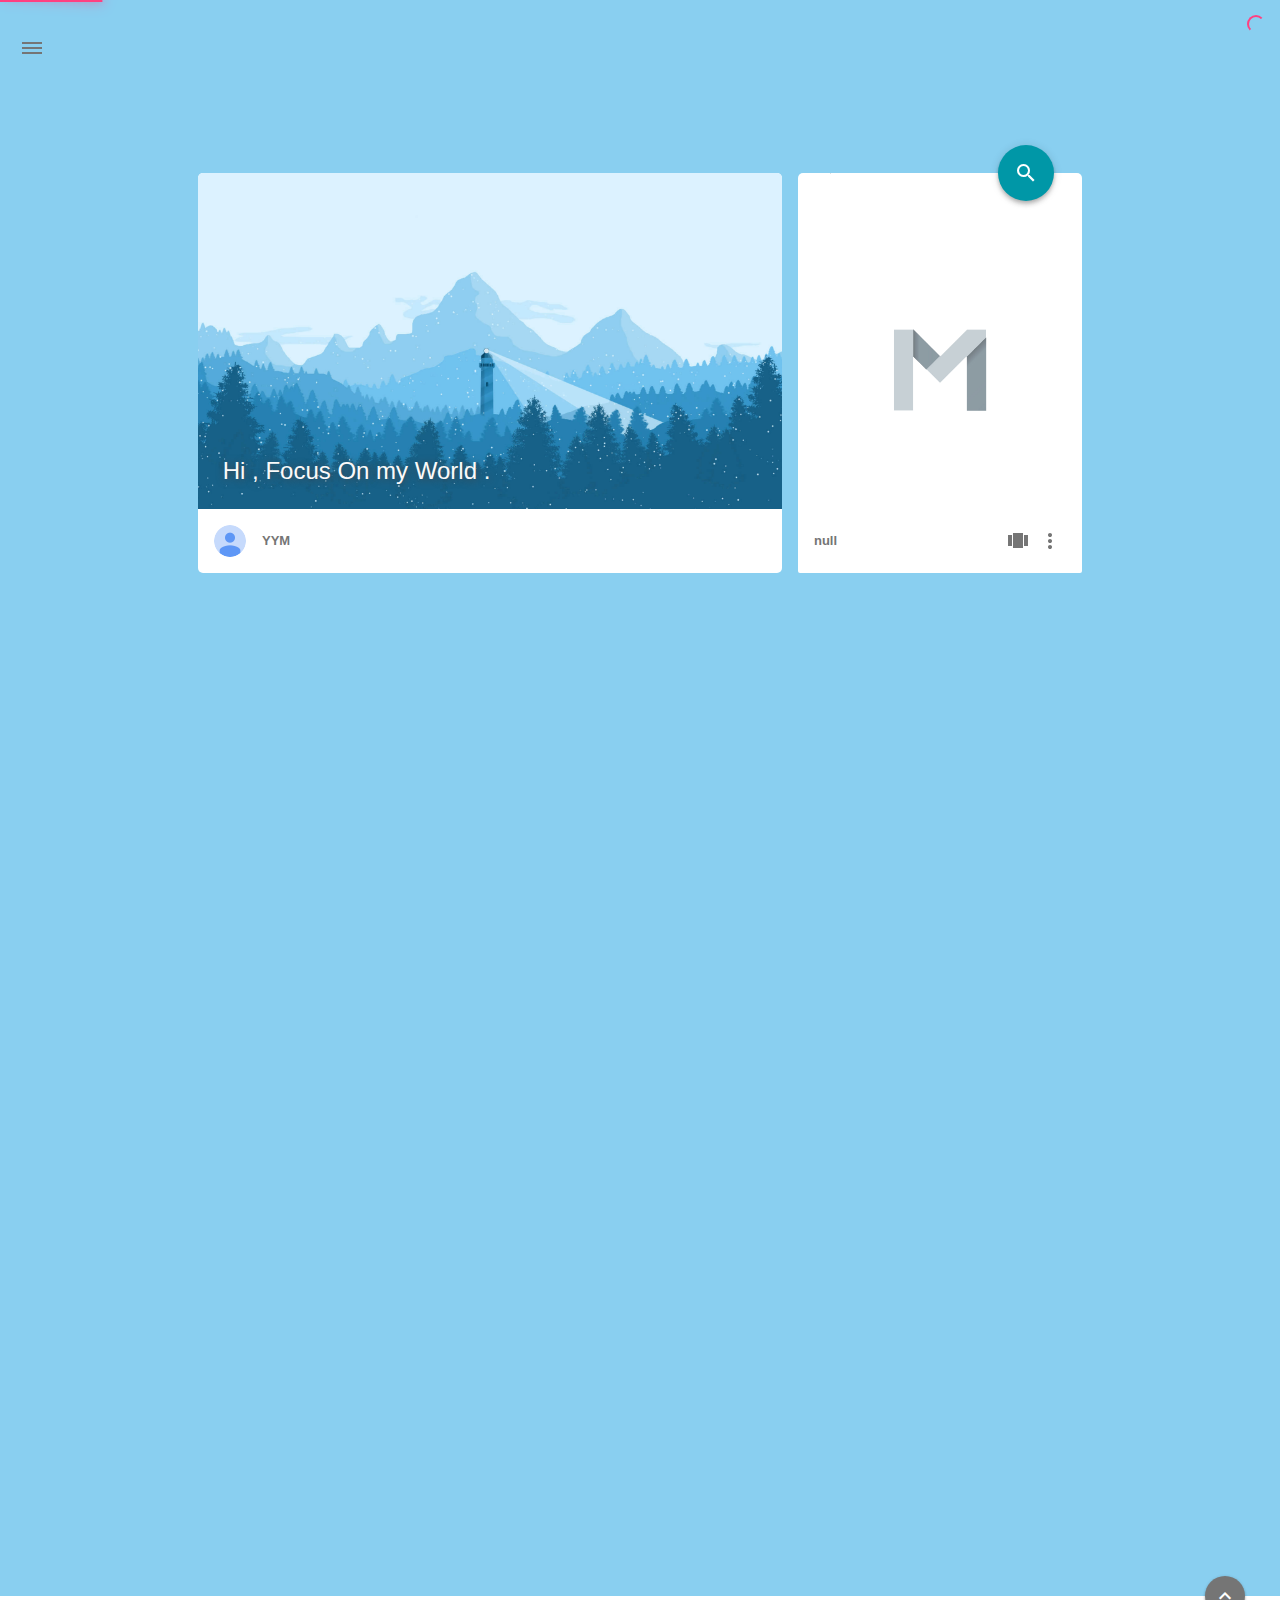
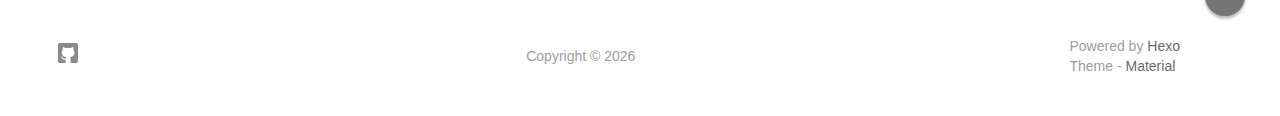
==== commit 300a8f07: "Site updated: 2016-11-23 18:20:21" ====
--- a/archives/index.html
+++ b/archives/index.html
@@ -4,7 +4,7 @@
     <!-- Title -->
     
     <title>
-        archive_a | Hexo
+        archive_a | null
     </title>
     
     <!-- Favicons -->
@@ -17,9 +17,9 @@
     <meta http-equiv="X-UA-Compatible">
     <meta name="viewport" content="width=device-width, initial-scale=1">
     <meta name="theme-color" content="#0097A7">
-    <meta name="author" content="John Doe">
+    <meta name="author" content="YYM">
     <meta name="description" content="null">
-    <meta name="keywords" content="null">
+    <meta name="keywords" content="yym">
     
     <!--iOS -->
     <meta name="viewport" content="width=device-width, initial-scale=1, user-scalable=no">
@@ -35,12 +35,12 @@
     <!-- Add to homescreen for Safari on iOS -->
     <meta name="apple-mobile-web-app-capable" content="yes">
     <meta name="apple-mobile-web-app-status-bar-style" content="black">
-    <meta name="apple-mobile-web-app-title" content="Hexo">
+    <meta name="apple-mobile-web-app-title" content="null">
     
     <!-- The Open Graph protocol -->
     <meta property="og:url" content="http://yoursite.com">
     <meta property="og:type" content="blog">
-    <meta property="og:title" content="archive_a | Hexo">
+    <meta property="og:title" content="archive_a | null">
     <meta property="og:description" content="null">
     
      <!--[if lte IE 9]>
@@ -125,7 +125,7 @@
 
     <style>
         body{
-            background-color: #F5F5F5
+            background-color: #89cff0
         }
 		
 		/* blog_info bottom background */
@@ -201,7 +201,7 @@
     
     <!-- Pic & Slogan -->
     <div class="mdl-card__media mdl-color-text--grey-50" style="background-image:url(/img/daily_pic.png)">
-        <p class="index-top-block-slogan"><a href="#">Hi, nice to meet you</a></p>
+        <p class="index-top-block-slogan"><a href="#">Hi , Focus On my World .</a></p>
     </div>
 
     <!-- Avatar & Name -->
@@ -211,7 +211,7 @@
             <img src="/img/avatar.png" width="32px" height="32px" alt="avatar">
         </div>
         <div>
-            <strong>John Doe</strong>
+            <strong>YYM</strong>
         </div>
     </div>
 </div>
@@ -251,7 +251,7 @@
     <div class="mdl-card__supporting-text meta meta--fill mdl-color-text--grey-600">
         <!-- Blog Title -->
         <div>
-            <strong>Hexo</strong>
+            <strong>null</strong>
         </div>
         <div class="section-spacer"></div>
         
@@ -262,6 +262,12 @@
         </button>
         <ul class="mdl-menu mdl-js-menu mdl-menu--bottom-right" for="show-pages-button">
             
+                <a class="index_share-link" href="/about" title="about">
+                    <l class="mdl-menu__item mdl-js-ripple-effect"i>
+                        about
+                    </li>
+                </a>
+            
         </ul>
         
         <!-- Menu -->
@@ -276,7 +282,7 @@
                     文章 RSS
                 </li>
             </a>
-            <a class="index_share-link" href="https://twitter.com/intent/tweet?text=Hexo&url=http://yoursite.com/&via=John Doe" target="_blank">
+            <a class="index_share-link" href="https://twitter.com/intent/tweet?text=null&url=http://yoursite.com/&via=YYM" target="_blank">
                 <li class="mdl-menu__item mdl-js-ripple-effect">
                     分享到 Twitter
                 </li>
@@ -286,7 +292,7 @@
                     分享到 Google+
                 </li>
             </a>
-            <a class="index_share-link" href="http://service.weibo.com/share/share.php?appkey=&title=Hexo&url=http://yoursite.com/&pic=&searchPic=false&style=simple" target="_blank">
+            <a class="index_share-link" href="http://service.weibo.com/share/share.php?appkey=&title=null&url=http://yoursite.com/&pic=&searchPic=false&style=simple" target="_blank">
                 <li class="mdl-menu__item mdl-js-ripple-effect">
                     分享到微博
                 </li>
@@ -329,10 +335,10 @@
         <div id="post_entry-left-info" class="mdl-card__supporting-text meta mdl-color-text--grey-600 ">
             <!-- Author Avatar -->
             <div id="author-avatar">
-                <img src="/img/avatar.png" width="44px" height="44px" alt="John Doe's avatar">
+                <img src="/img/avatar.png" width="44px" height="44px" alt="YYM's avatar">
             </div>
             <div>
-                <strong>John Doe</strong>
+                <strong>YYM</strong>
                 <span>11月 23, 2016</span>
             </div>
         </div>
@@ -387,10 +393,10 @@
         <div id="post_entry-left-info" class="mdl-card__supporting-text meta mdl-color-text--grey-600 ">
             <!-- Author Avatar -->
             <div id="author-avatar">
-                <img src="/img/avatar.png" width="44px" height="44px" alt="John Doe's avatar">
+                <img src="/img/avatar.png" width="44px" height="44px" alt="YYM's avatar">
             </div>
             <div>
-                <strong>John Doe</strong>
+                <strong>YYM</strong>
                 <span>11月 23, 2016</span>
             </div>
         </div>
@@ -457,12 +463,12 @@
 
     <!-- Sidebar Avatar -->
     <div class="sidebar-image">
-        <img src="/img/avatar.png" alt="John Doe's avatar">
+        <img src="/img/avatar.png" alt="YYM's avatar">
     </div>
 
     <!-- Sidebar Email -->
     <a data-toggle="dropdown" class="sidebar-brand" href="#settings-dropdown">
-        youremail@email.com
+        906345638@qq.com
         <b class="caret"></b>
     </a>
 </div>
@@ -521,6 +527,12 @@
 
     <!-- Pages  -->
 	
+		<li>
+			<a href="/about" title="about">
+				about
+			</a>
+		</li>
+	
 
     <!-- Article Numebr  -->
     <li>
@@ -609,45 +621,39 @@
 		<div class="mdl-mini-footer--left-section sns-list">
     <!-- Twitter -->
     
-    <a href="https://twitter.com/twitter" target="view_window"><button class="mdl-mini-footer--social-btn social-btn" style="background-image: url(/img/footer/footer_ico-twitter.png);">
-        <span class="visuallyhidden">Twitter</span>
+    
+    
+    <!-- Facebook -->
+    
+    
+    
+    <!-- Google + -->
+    
+    
+    
+    <!-- Weibo -->
+    
+    
+    
+    <!-- Instagram -->
+    
+    
+    
+    <!-- Tumblr -->
+    
+    
+    
+    <!-- Github -->
+    
+    <a href="https://github.com/coolyym2006" target="view_window"><button class="mdl-mini-footer--social-btn social-btn" style="background-image: url(/img/footer/footer_ico-github.png);">
+        <span class="visuallyhidden">Github</span>
     </button></a>
     
-    
-    <!-- Facebook -->
-    
-    <a href="https://www.facebook.com/facebook" target="view_window"><button class="mdl-mini-footer--social-btn social-btn" style="background-image: url(/img/footer/footer_ico-facebook.png);">
-        <span class="visuallyhidden">Facebook</span>
-    </button></a>
-    
-    
-    <!-- Google + -->
-    
-    <a href="https://www.google.com/" target="view_window"><button class="mdl-mini-footer--social-btn social-btn" style="background-image: url(/img/footer/footer_ico-gplus.png);">
-        <span class="visuallyhidden">Google Plus</span>
-    </button></a>
-    
-    
-    <!-- Weibo -->
-    
-    
-    
-    <!-- Instagram -->
-    
-    
-    
-    <!-- Tumblr -->
-    
-    
-    
-    <!-- Github -->
-    
-    
 </div>
 
 
 		<!--Copyright-->
-		<div id="copyright">Copyright&nbsp;©&nbsp;<script type="text/javascript">var fd = new Date();document.write(fd.getFullYear());</script>&nbsp;Hexo</div>
+		<div id="copyright">Copyright&nbsp;©&nbsp;<script type="text/javascript">var fd = new Date();document.write(fd.getFullYear());</script>&nbsp;</div>
 
 		<!-- Paradox Footer Right Section -->
 
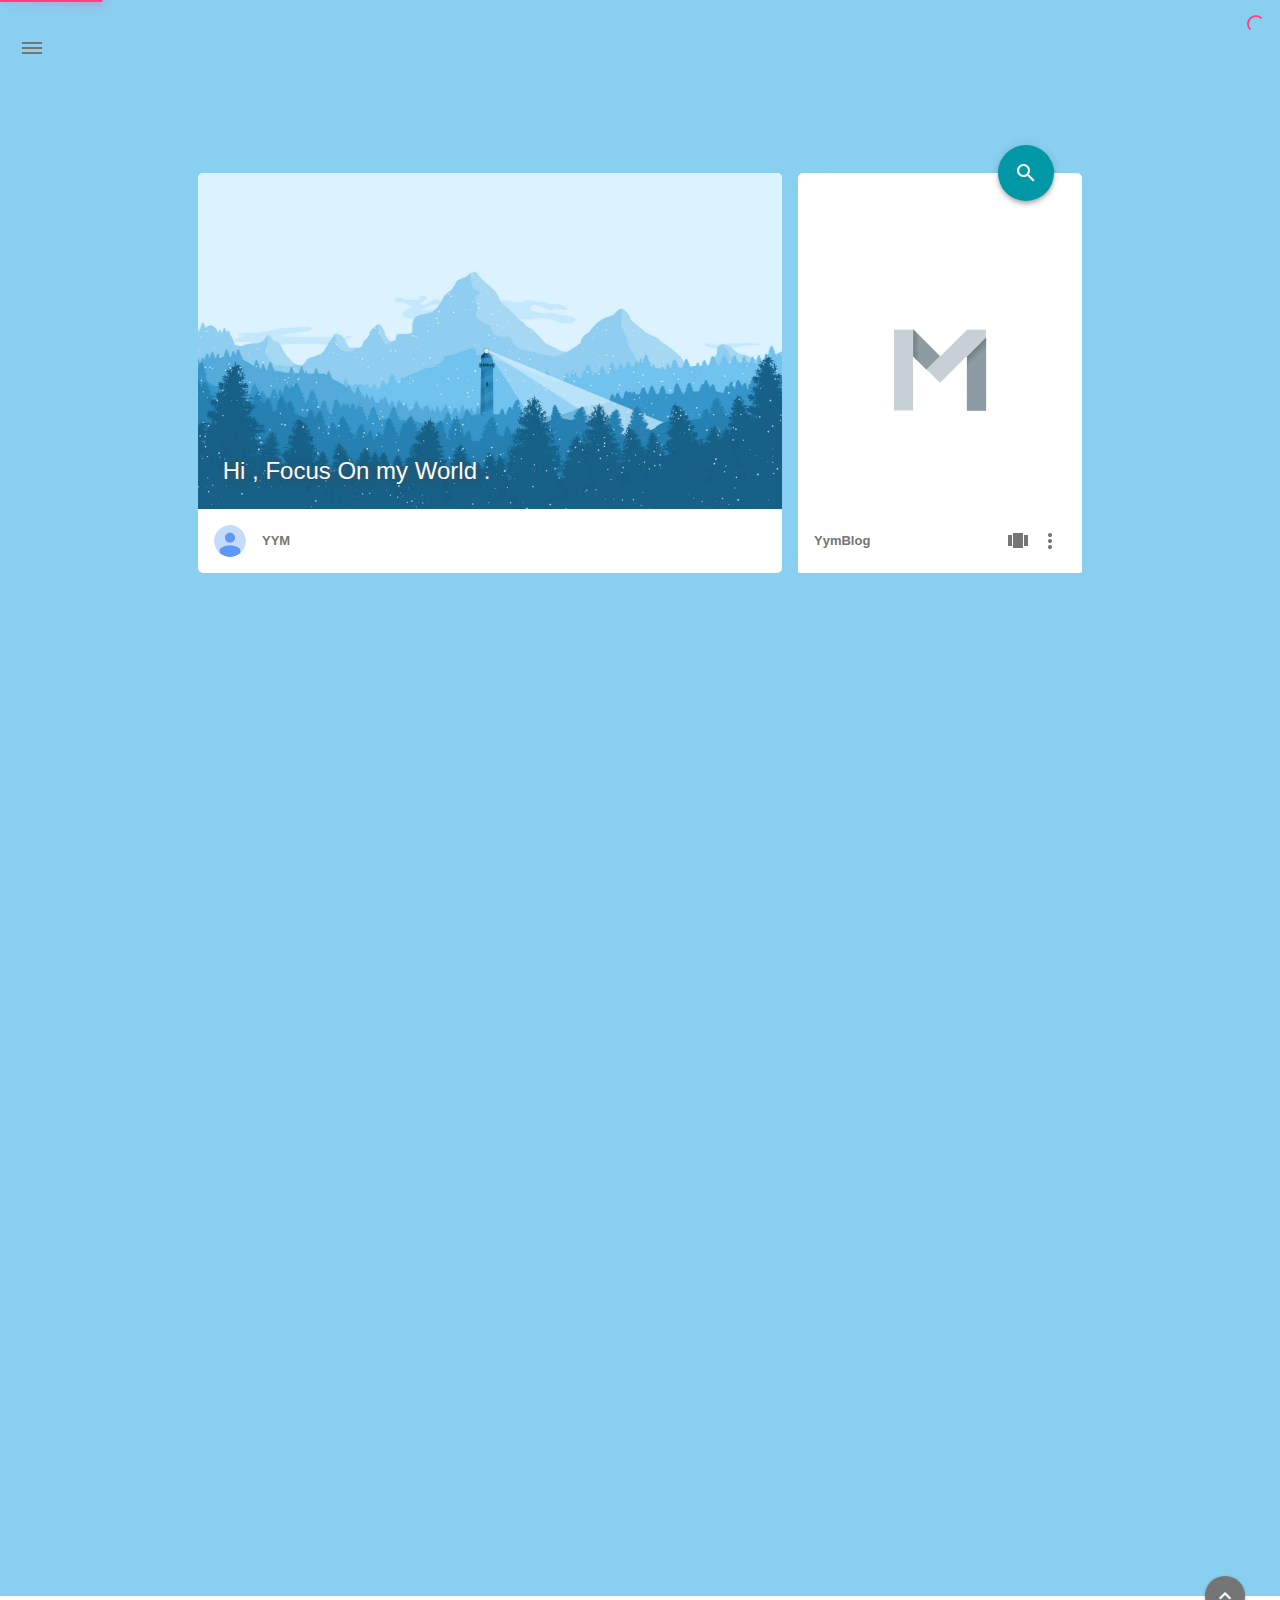
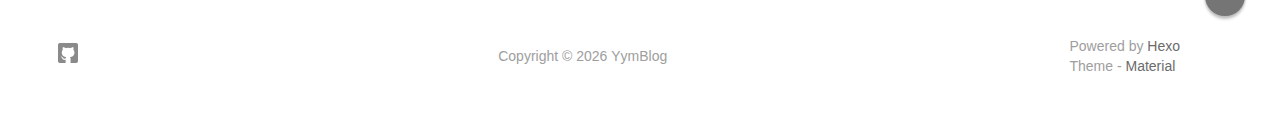
==== commit d2e761f0: "Site updated: 2016-11-23 18:24:58" ====
--- a/archives/index.html
+++ b/archives/index.html
@@ -4,7 +4,7 @@
     <!-- Title -->
     
     <title>
-        archive_a | null
+        archive_a | YymBlog
     </title>
     
     <!-- Favicons -->
@@ -35,12 +35,12 @@
     <!-- Add to homescreen for Safari on iOS -->
     <meta name="apple-mobile-web-app-capable" content="yes">
     <meta name="apple-mobile-web-app-status-bar-style" content="black">
-    <meta name="apple-mobile-web-app-title" content="null">
+    <meta name="apple-mobile-web-app-title" content="YymBlog">
     
     <!-- The Open Graph protocol -->
     <meta property="og:url" content="http://yoursite.com">
     <meta property="og:type" content="blog">
-    <meta property="og:title" content="archive_a | null">
+    <meta property="og:title" content="archive_a | YymBlog">
     <meta property="og:description" content="null">
     
      <!--[if lte IE 9]>
@@ -251,7 +251,7 @@
     <div class="mdl-card__supporting-text meta meta--fill mdl-color-text--grey-600">
         <!-- Blog Title -->
         <div>
-            <strong>null</strong>
+            <strong>YymBlog</strong>
         </div>
         <div class="section-spacer"></div>
         
@@ -282,7 +282,7 @@
                     文章 RSS
                 </li>
             </a>
-            <a class="index_share-link" href="https://twitter.com/intent/tweet?text=null&url=http://yoursite.com/&via=YYM" target="_blank">
+            <a class="index_share-link" href="https://twitter.com/intent/tweet?text=YymBlog&url=http://yoursite.com/&via=YYM" target="_blank">
                 <li class="mdl-menu__item mdl-js-ripple-effect">
                     分享到 Twitter
                 </li>
@@ -292,7 +292,7 @@
                     分享到 Google+
                 </li>
             </a>
-            <a class="index_share-link" href="http://service.weibo.com/share/share.php?appkey=&title=null&url=http://yoursite.com/&pic=&searchPic=false&style=simple" target="_blank">
+            <a class="index_share-link" href="http://service.weibo.com/share/share.php?appkey=&title=YymBlog&url=http://yoursite.com/&pic=&searchPic=false&style=simple" target="_blank">
                 <li class="mdl-menu__item mdl-js-ripple-effect">
                     分享到微博
                 </li>
@@ -653,7 +653,7 @@
 
 
 		<!--Copyright-->
-		<div id="copyright">Copyright&nbsp;©&nbsp;<script type="text/javascript">var fd = new Date();document.write(fd.getFullYear());</script>&nbsp;</div>
+		<div id="copyright">Copyright&nbsp;©&nbsp;<script type="text/javascript">var fd = new Date();document.write(fd.getFullYear());</script>&nbsp;YymBlog</div>
 
 		<!-- Paradox Footer Right Section -->
 
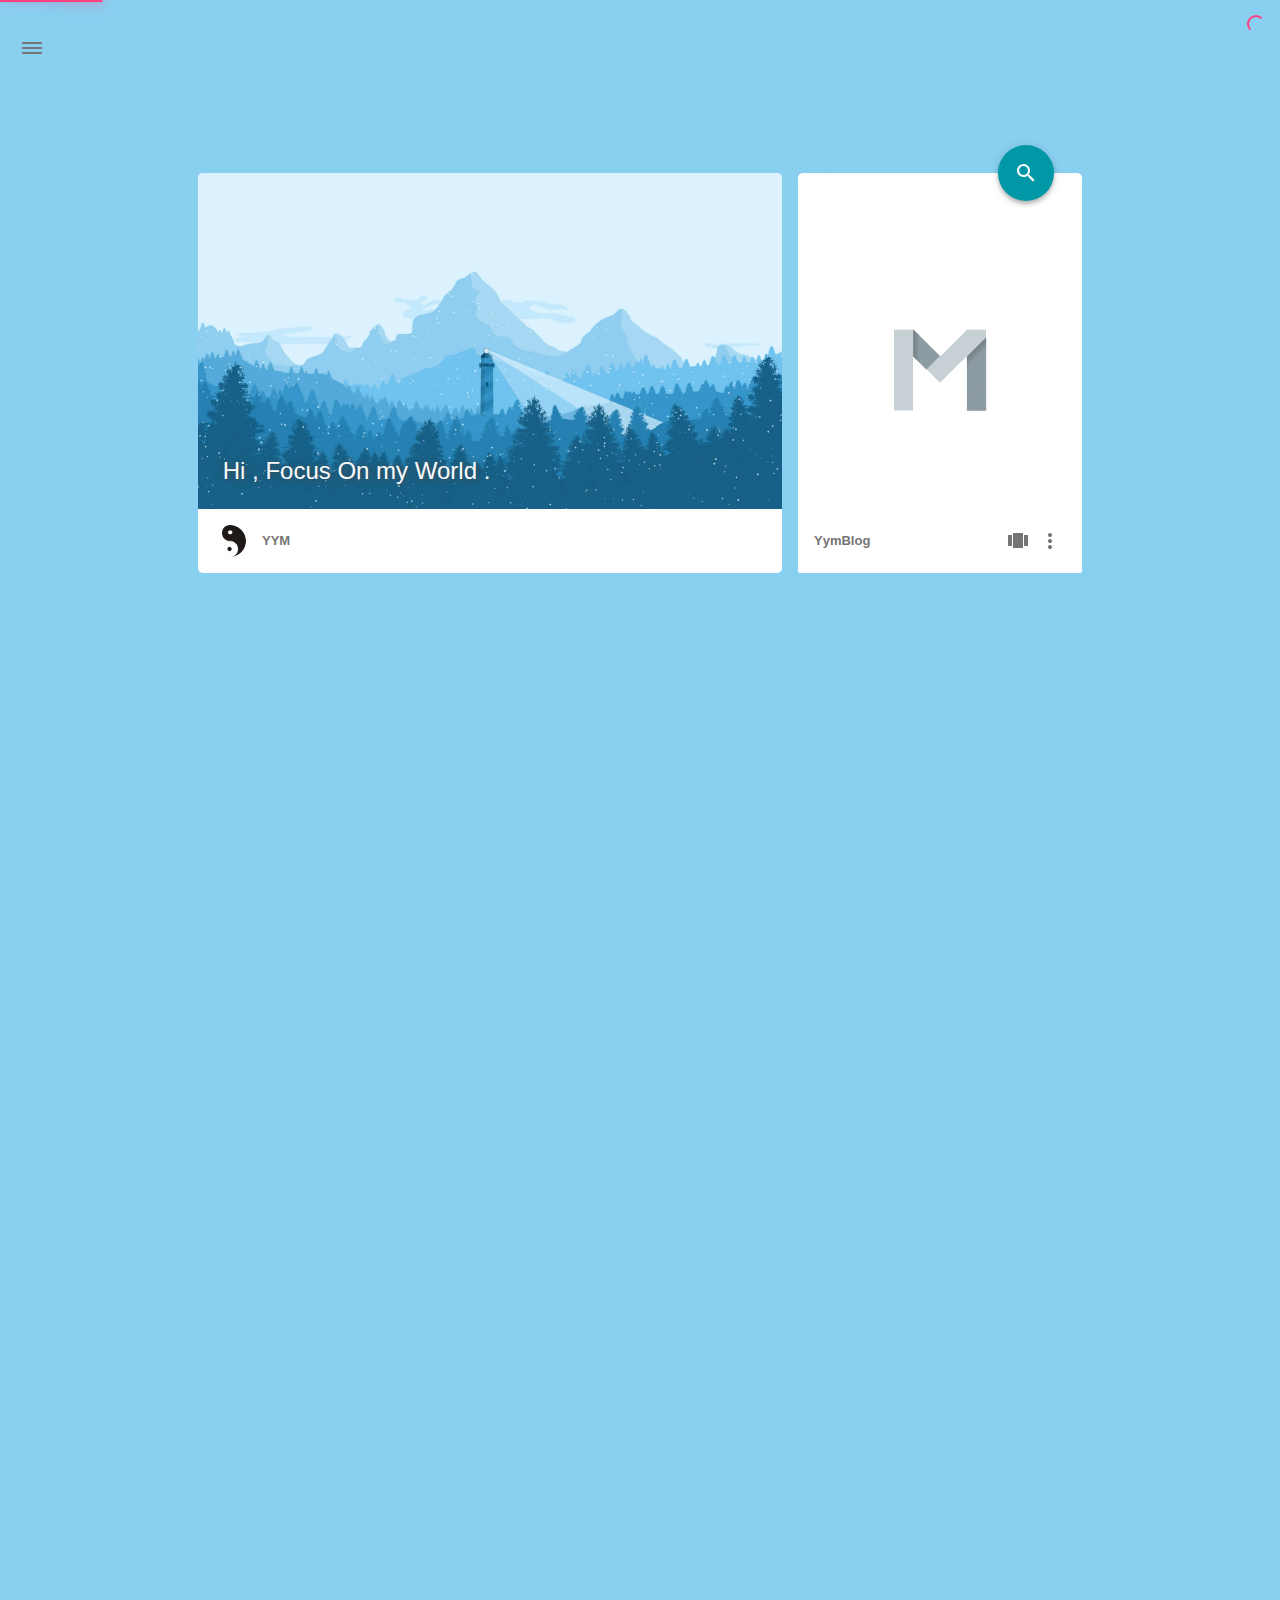
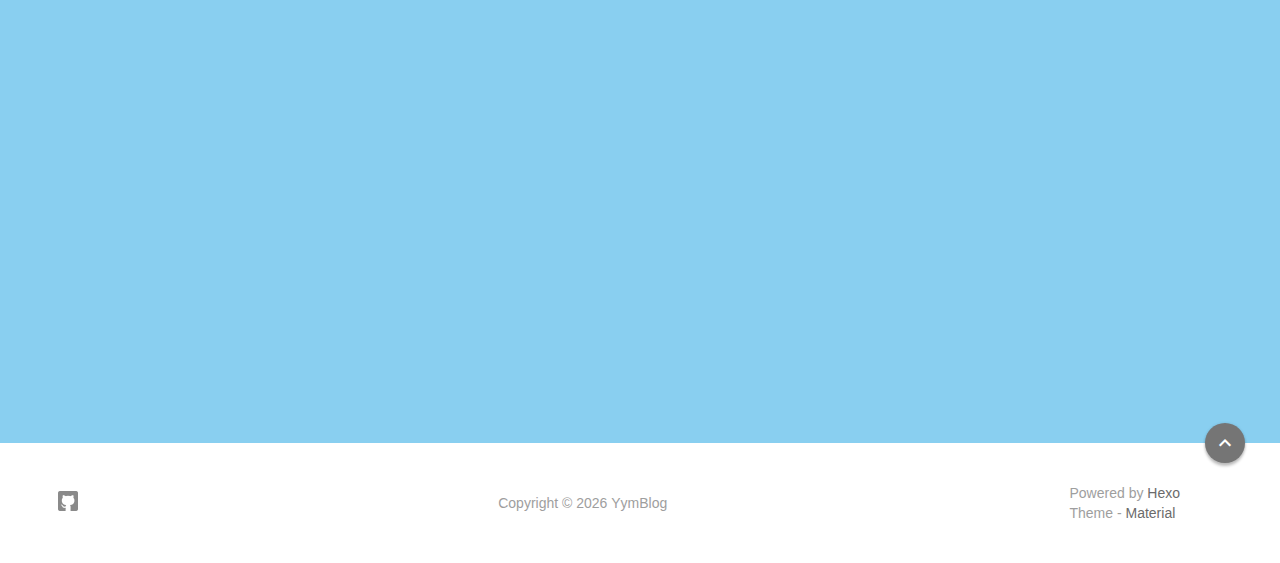
==== commit 1b79984c: "Site updated: 2016-12-02 17:26:49" ====
--- a/archives/index.html
+++ b/archives/index.html
@@ -420,6 +420,64 @@
 		
 		
     
+		
+			<!-- Paradox Thumbnail -->
+        	<div class="post_entry-module mdl-card mdl-cell mdl-cell--12-col fade out">
+    
+    <!-- Post Thumbnail -->
+	
+		
+			<!-- Random Thumbnail -->
+			<div class="post_thumbnail-random mdl-card__media mdl-color-text--grey-50">
+		
+	
+				
+		<!-- Post Title -->
+		<p class="article-headline-p"><a href="/2016/11/23/开发周报/">开发周报</a></p>
+	</div>
+
+    <!-- Post Excerpt -->
+    <div class="mdl-color-text--grey-600 mdl-card__supporting-text post_entry-content">
+        
+          关于...
+        
+        &nbsp;&nbsp;&nbsp;
+        <span>
+            <a href="/2016/11/23/开发周报/" target="_self">继续阅读</a>
+        </span>
+    </div>
+    <!-- Post_entry Info-->
+    <div id="post_entry-info">
+        <div id="post_entry-left-info" class="mdl-card__supporting-text meta mdl-color-text--grey-600 ">
+            <!-- Author Avatar -->
+            <div id="author-avatar">
+                <img src="/img/avatar.png" width="44px" height="44px" alt="YYM's avatar">
+            </div>
+            <div>
+                <strong>YYM</strong>
+                <span>11月 23, 2016</span>
+            </div>
+        </div>
+        <div id="post_entry-right-info">
+            <!-- Category -->
+            <span class="post_entry-category">
+                
+            </span>
+            
+            
+            
+            <!-- Post Views -->
+            <span class="post_entry-views">
+                
+            </span>
+        </div>
+    </div>
+            
+</div>
+
+		
+		
+    
     
 	
 		<script>
@@ -517,7 +575,7 @@
         </a>
         <ul class="dropdown-menu">
             <li>
-            <a class="sidebar_archives-link" href="/archives/2016/11/">十一月 2016<span class="sidebar_archives-count">2</span></a>
+            <a class="sidebar_archives-link" href="/archives/2016/11/">十一月 2016<span class="sidebar_archives-count">3</span></a>
         </ul>
     </li>
 
@@ -538,7 +596,7 @@
     <li>
         <a href="/archives">
              文章总数
-             <span class="sidebar-badge">2</span>
+             <span class="sidebar-badge">3</span>
         </a>
     </li>
 </ul>
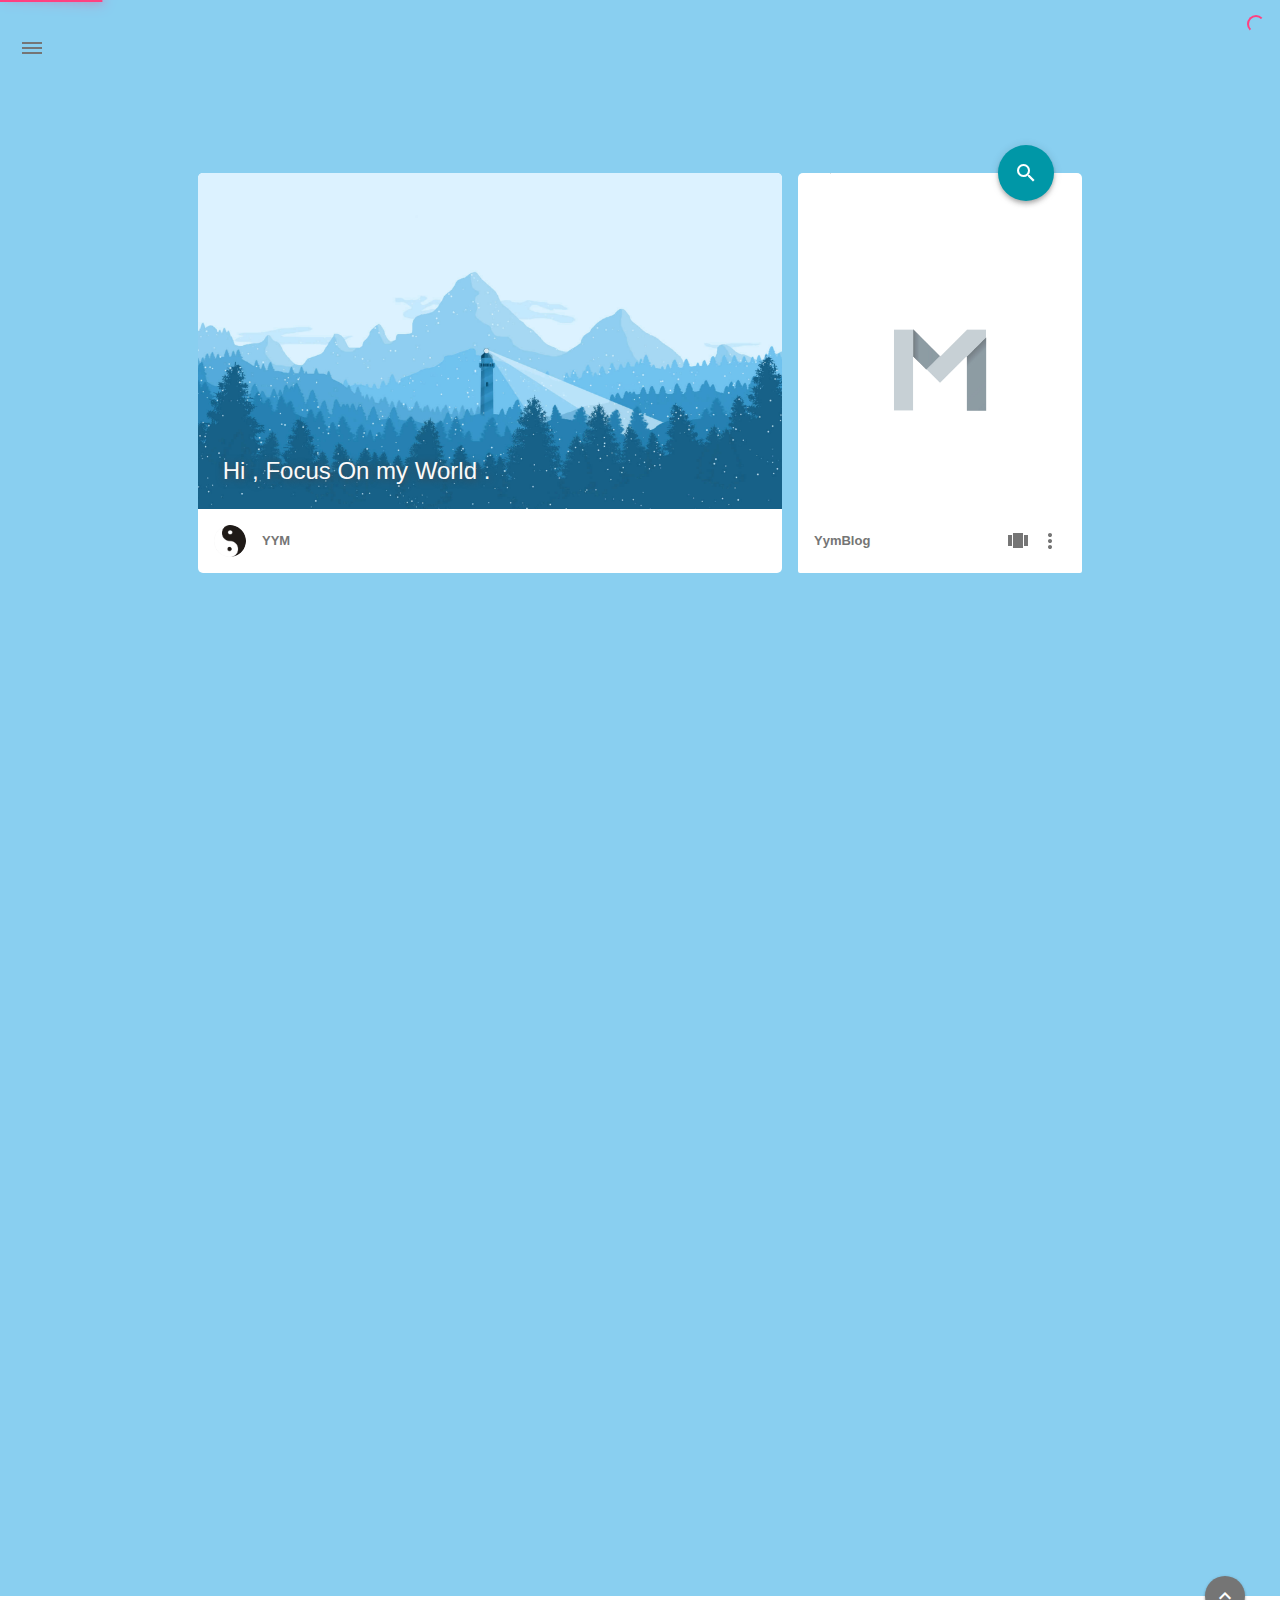
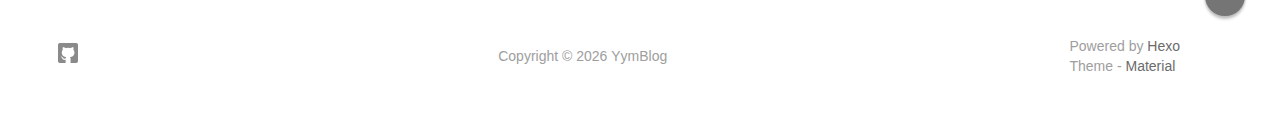
==== commit cf54e4fb: "Site updated: 2016-12-02 17:40:29" ====
--- a/archives/index.html
+++ b/archives/index.html
@@ -349,6 +349,12 @@
             </span>
             
             
+                <!-- Comment Number -->
+                &nbsp;|&nbsp;
+                <span class="post_entry-comment" >
+                        <span class="ds-thread-count" data-thread-key="undefined" data-count-type="comments"></span>
+                </span>
+            
             
             <!-- Post Views -->
             <span class="post_entry-views">
@@ -375,17 +381,17 @@
 	
 				
 		<!-- Post Title -->
-		<p class="article-headline-p"><a href="/2016/11/23/hello-world/">Hello World</a></p>
+		<p class="article-headline-p"><a href="/2016/11/23/开发周报/">开发周报</a></p>
 	</div>
 
     <!-- Post Excerpt -->
     <div class="mdl-color-text--grey-600 mdl-card__supporting-text post_entry-content">
         
-          Welcome to Hexo
+          关于...
         
         &nbsp;&nbsp;&nbsp;
         <span>
-            <a href="/2016/11/23/hello-world/" target="_self">继续阅读</a>
+            <a href="/2016/11/23/开发周报/" target="_self">继续阅读</a>
         </span>
     </div>
     <!-- Post_entry Info-->
@@ -407,63 +413,11 @@
             </span>
             
             
-            
-            <!-- Post Views -->
-            <span class="post_entry-views">
-                
-            </span>
-        </div>
-    </div>
-            
-</div>
-
-		
-		
-    
-		
-			<!-- Paradox Thumbnail -->
-        	<div class="post_entry-module mdl-card mdl-cell mdl-cell--12-col fade out">
-    
-    <!-- Post Thumbnail -->
-	
-		
-			<!-- Random Thumbnail -->
-			<div class="post_thumbnail-random mdl-card__media mdl-color-text--grey-50">
-		
-	
-				
-		<!-- Post Title -->
-		<p class="article-headline-p"><a href="/2016/11/23/开发周报/">开发周报</a></p>
-	</div>
-
-    <!-- Post Excerpt -->
-    <div class="mdl-color-text--grey-600 mdl-card__supporting-text post_entry-content">
-        
-          关于...
-        
-        &nbsp;&nbsp;&nbsp;
-        <span>
-            <a href="/2016/11/23/开发周报/" target="_self">继续阅读</a>
-        </span>
-    </div>
-    <!-- Post_entry Info-->
-    <div id="post_entry-info">
-        <div id="post_entry-left-info" class="mdl-card__supporting-text meta mdl-color-text--grey-600 ">
-            <!-- Author Avatar -->
-            <div id="author-avatar">
-                <img src="/img/avatar.png" width="44px" height="44px" alt="YYM's avatar">
-            </div>
-            <div>
-                <strong>YYM</strong>
-                <span>11月 23, 2016</span>
-            </div>
-        </div>
-        <div id="post_entry-right-info">
-            <!-- Category -->
-            <span class="post_entry-category">
-                
-            </span>
-            
+                <!-- Comment Number -->
+                &nbsp;|&nbsp;
+                <span class="post_entry-comment" >
+                        <span class="ds-thread-count" data-thread-key="undefined" data-count-type="comments"></span>
+                </span>
             
             
             <!-- Post Views -->
@@ -575,7 +529,7 @@
         </a>
         <ul class="dropdown-menu">
             <li>
-            <a class="sidebar_archives-link" href="/archives/2016/11/">十一月 2016<span class="sidebar_archives-count">3</span></a>
+            <a class="sidebar_archives-link" href="/archives/2016/11/">十一月 2016<span class="sidebar_archives-count">2</span></a>
         </ul>
     </li>
 
@@ -596,7 +550,7 @@
     <li>
         <a href="/archives">
              文章总数
-             <span class="sidebar-badge">3</span>
+             <span class="sidebar-badge">2</span>
         </a>
     </li>
 </ul>
@@ -767,6 +721,20 @@
 
 
 
+    <!-- 多说公共 js 代码 start -->
+    <script type="text/javascript">
+    var duoshuoQuery = {short_name:"YYM"};
+        (function() {
+            var ds = document.createElement('script');
+            ds.type = 'text/javascript';ds.async = true;
+            ds.src = 'https://static.duoshuo.com/embed.js';
+            ds.charset = 'UTF-8';
+            (document.getElementsByTagName('head')[0] 
+             || document.getElementsByTagName('body')[0]).appendChild(ds);
+        })();
+    </script>
+    <!-- 多说公共 js 代码 end -->
+
 
 
 
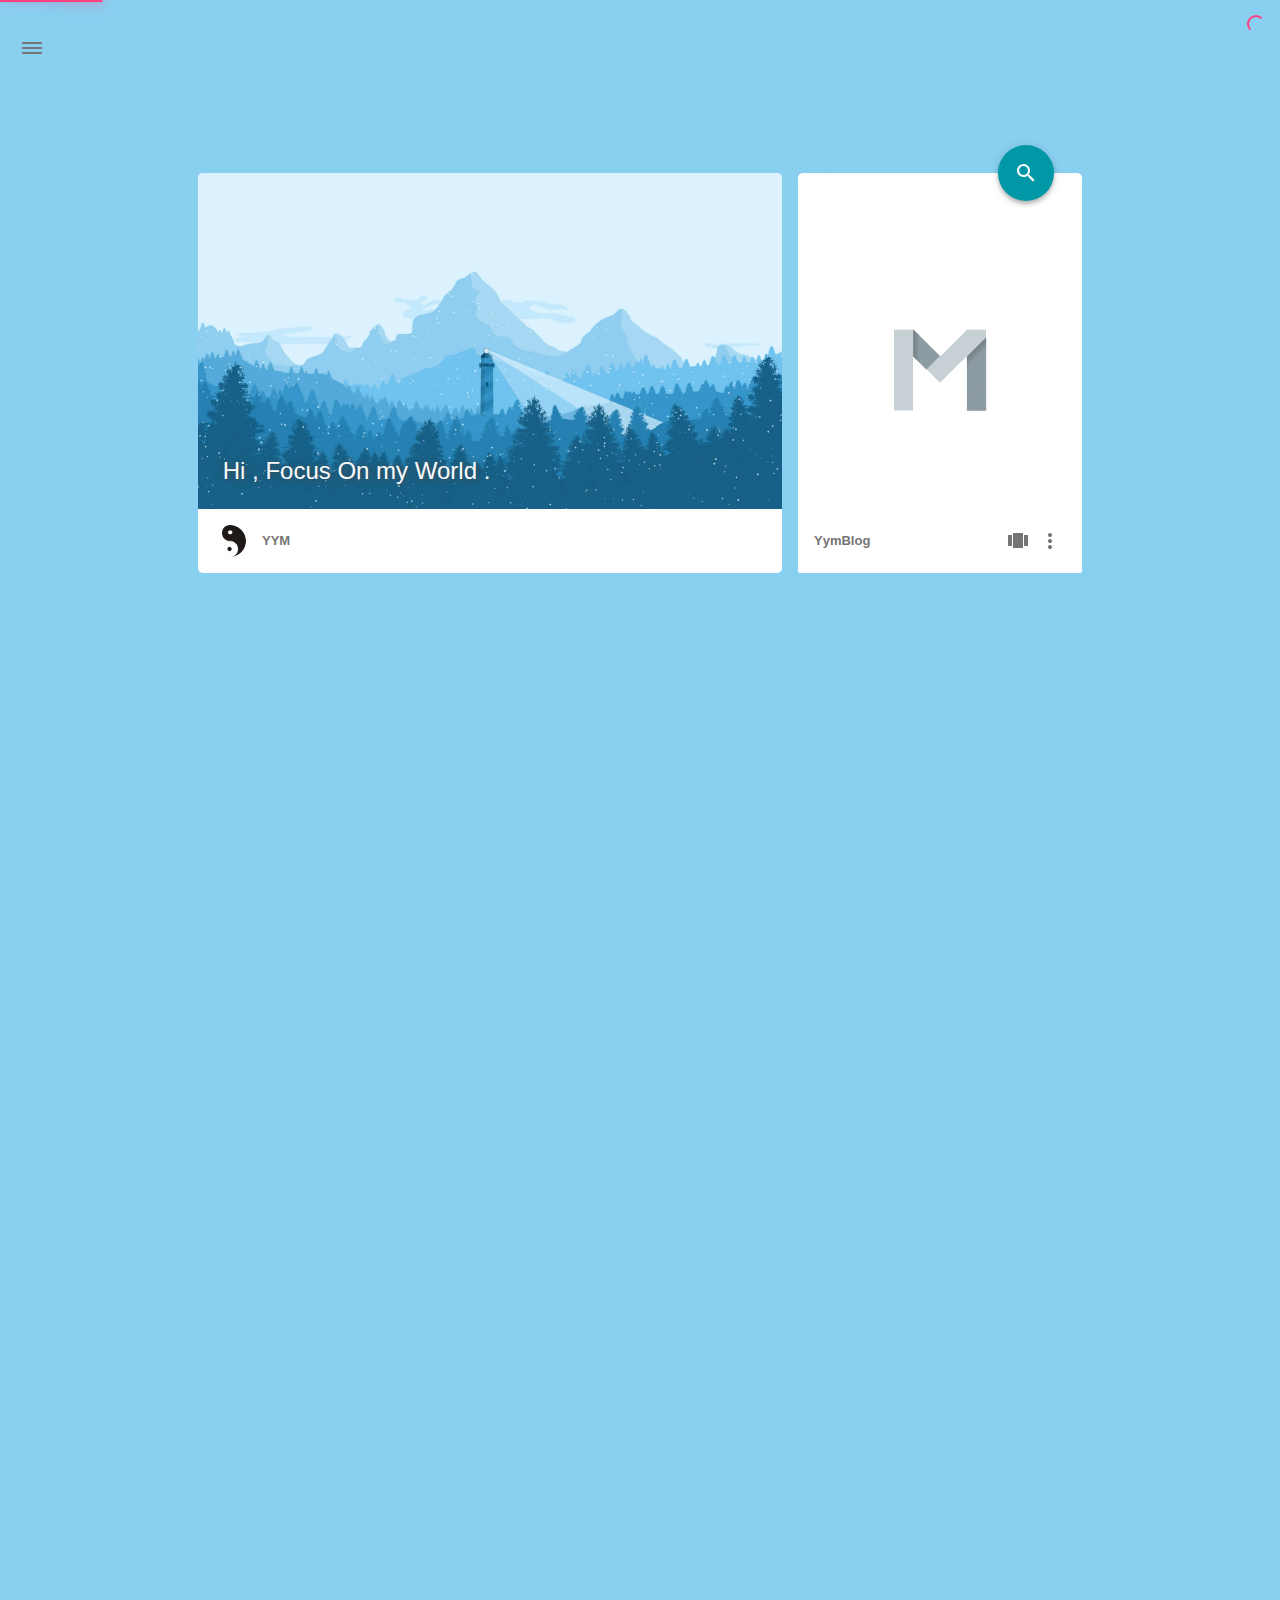
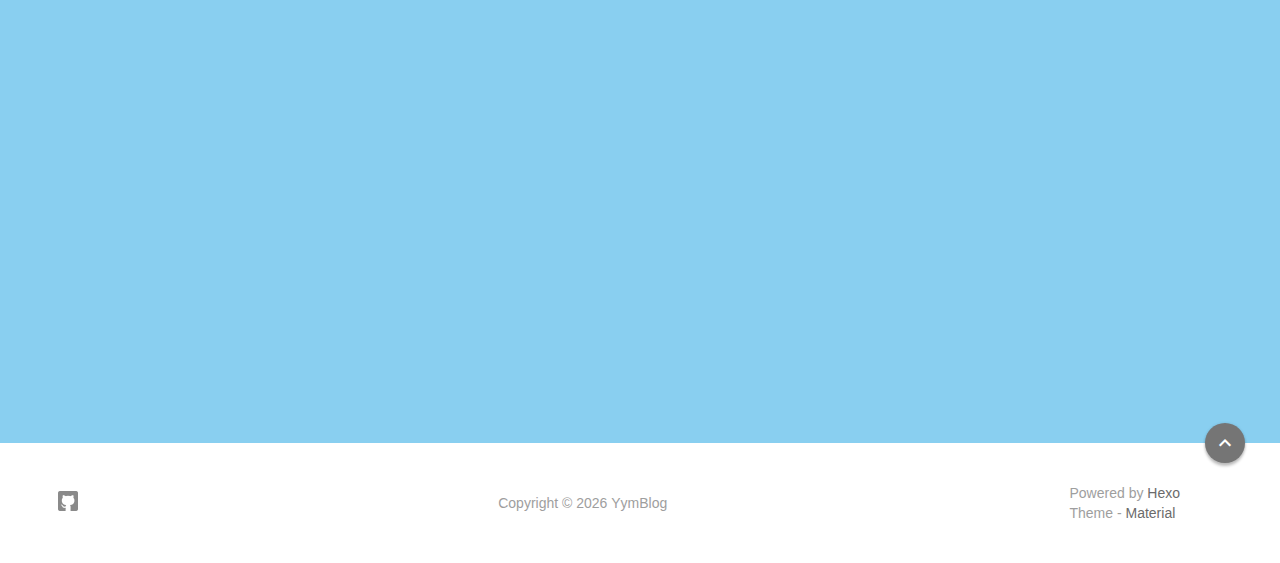
==== commit 370726ec: "Site updated: 2016-12-03 12:33:38" ====
--- a/archives/index.html
+++ b/archives/index.html
@@ -317,17 +317,17 @@
 	
 				
 		<!-- Post Title -->
-		<p class="article-headline-p"><a href="/2016/11/23/hexo-基本使用/">Hexo 基本使用</a></p>
+		<p class="article-headline-p"><a href="/2016/12/03/关于“巨婴”的反思/">关于“巨婴”的反思</a></p>
 	</div>
 
     <!-- Post Excerpt -->
     <div class="mdl-color-text--grey-600 mdl-card__supporting-text post_entry-content">
         
-          Hexo介...
+          最近看了罗老师的节目 “巨婴国“ 很受触动，这期节目让我认识到其实自己还是一个程度很深的巨婴！这才使我开始写这篇文章来认识自己，从而得到心理治疗。
         
         &nbsp;&nbsp;&nbsp;
         <span>
-            <a href="/2016/11/23/hexo-基本使用/" target="_self">继续阅读</a>
+            <a href="/2016/12/03/关于“巨婴”的反思/" target="_self">继续阅读</a>
         </span>
     </div>
     <!-- Post_entry Info-->
@@ -339,7 +339,7 @@
             </div>
             <div>
                 <strong>YYM</strong>
-                <span>11月 23, 2016</span>
+                <span>12月 03, 2016</span>
             </div>
         </div>
         <div id="post_entry-right-info">
@@ -381,7 +381,7 @@
 	
 				
 		<!-- Post Title -->
-		<p class="article-headline-p"><a href="/2016/11/23/开发周报/">开发周报</a></p>
+		<p class="article-headline-p"><a href="/2016/11/25/开发周报/">开发周报</a></p>
 	</div>
 
     <!-- Post Excerpt -->
@@ -391,7 +391,71 @@
         
         &nbsp;&nbsp;&nbsp;
         <span>
-            <a href="/2016/11/23/开发周报/" target="_self">继续阅读</a>
+            <a href="/2016/11/25/开发周报/" target="_self">继续阅读</a>
+        </span>
+    </div>
+    <!-- Post_entry Info-->
+    <div id="post_entry-info">
+        <div id="post_entry-left-info" class="mdl-card__supporting-text meta mdl-color-text--grey-600 ">
+            <!-- Author Avatar -->
+            <div id="author-avatar">
+                <img src="/img/avatar.png" width="44px" height="44px" alt="YYM's avatar">
+            </div>
+            <div>
+                <strong>YYM</strong>
+                <span>11月 25, 2016</span>
+            </div>
+        </div>
+        <div id="post_entry-right-info">
+            <!-- Category -->
+            <span class="post_entry-category">
+                
+            </span>
+            
+            
+                <!-- Comment Number -->
+                &nbsp;|&nbsp;
+                <span class="post_entry-comment" >
+                        <span class="ds-thread-count" data-thread-key="undefined" data-count-type="comments"></span>
+                </span>
+            
+            
+            <!-- Post Views -->
+            <span class="post_entry-views">
+                
+            </span>
+        </div>
+    </div>
+            
+</div>
+
+		
+		
+    
+		
+			<!-- Paradox Thumbnail -->
+        	<div class="post_entry-module mdl-card mdl-cell mdl-cell--12-col fade out">
+    
+    <!-- Post Thumbnail -->
+	
+		
+			<!-- Random Thumbnail -->
+			<div class="post_thumbnail-random mdl-card__media mdl-color-text--grey-50">
+		
+	
+				
+		<!-- Post Title -->
+		<p class="article-headline-p"><a href="/2016/11/23/hexo-基本使用/">Hexo 基本使用</a></p>
+	</div>
+
+    <!-- Post Excerpt -->
+    <div class="mdl-color-text--grey-600 mdl-card__supporting-text post_entry-content">
+        
+          Hexo介...
+        
+        &nbsp;&nbsp;&nbsp;
+        <span>
+            <a href="/2016/11/23/hexo-基本使用/" target="_self">继续阅读</a>
         </span>
     </div>
     <!-- Post_entry Info-->
@@ -529,7 +593,7 @@
         </a>
         <ul class="dropdown-menu">
             <li>
-            <a class="sidebar_archives-link" href="/archives/2016/11/">十一月 2016<span class="sidebar_archives-count">2</span></a>
+            <a class="sidebar_archives-link" href="/archives/2016/12/">十二月 2016<span class="sidebar_archives-count">1</span></a></li><li><a class="sidebar_archives-link" href="/archives/2016/11/">十一月 2016<span class="sidebar_archives-count">2</span></a>
         </ul>
     </li>
 
@@ -550,7 +614,7 @@
     <li>
         <a href="/archives">
              文章总数
-             <span class="sidebar-badge">2</span>
+             <span class="sidebar-badge">3</span>
         </a>
     </li>
 </ul>
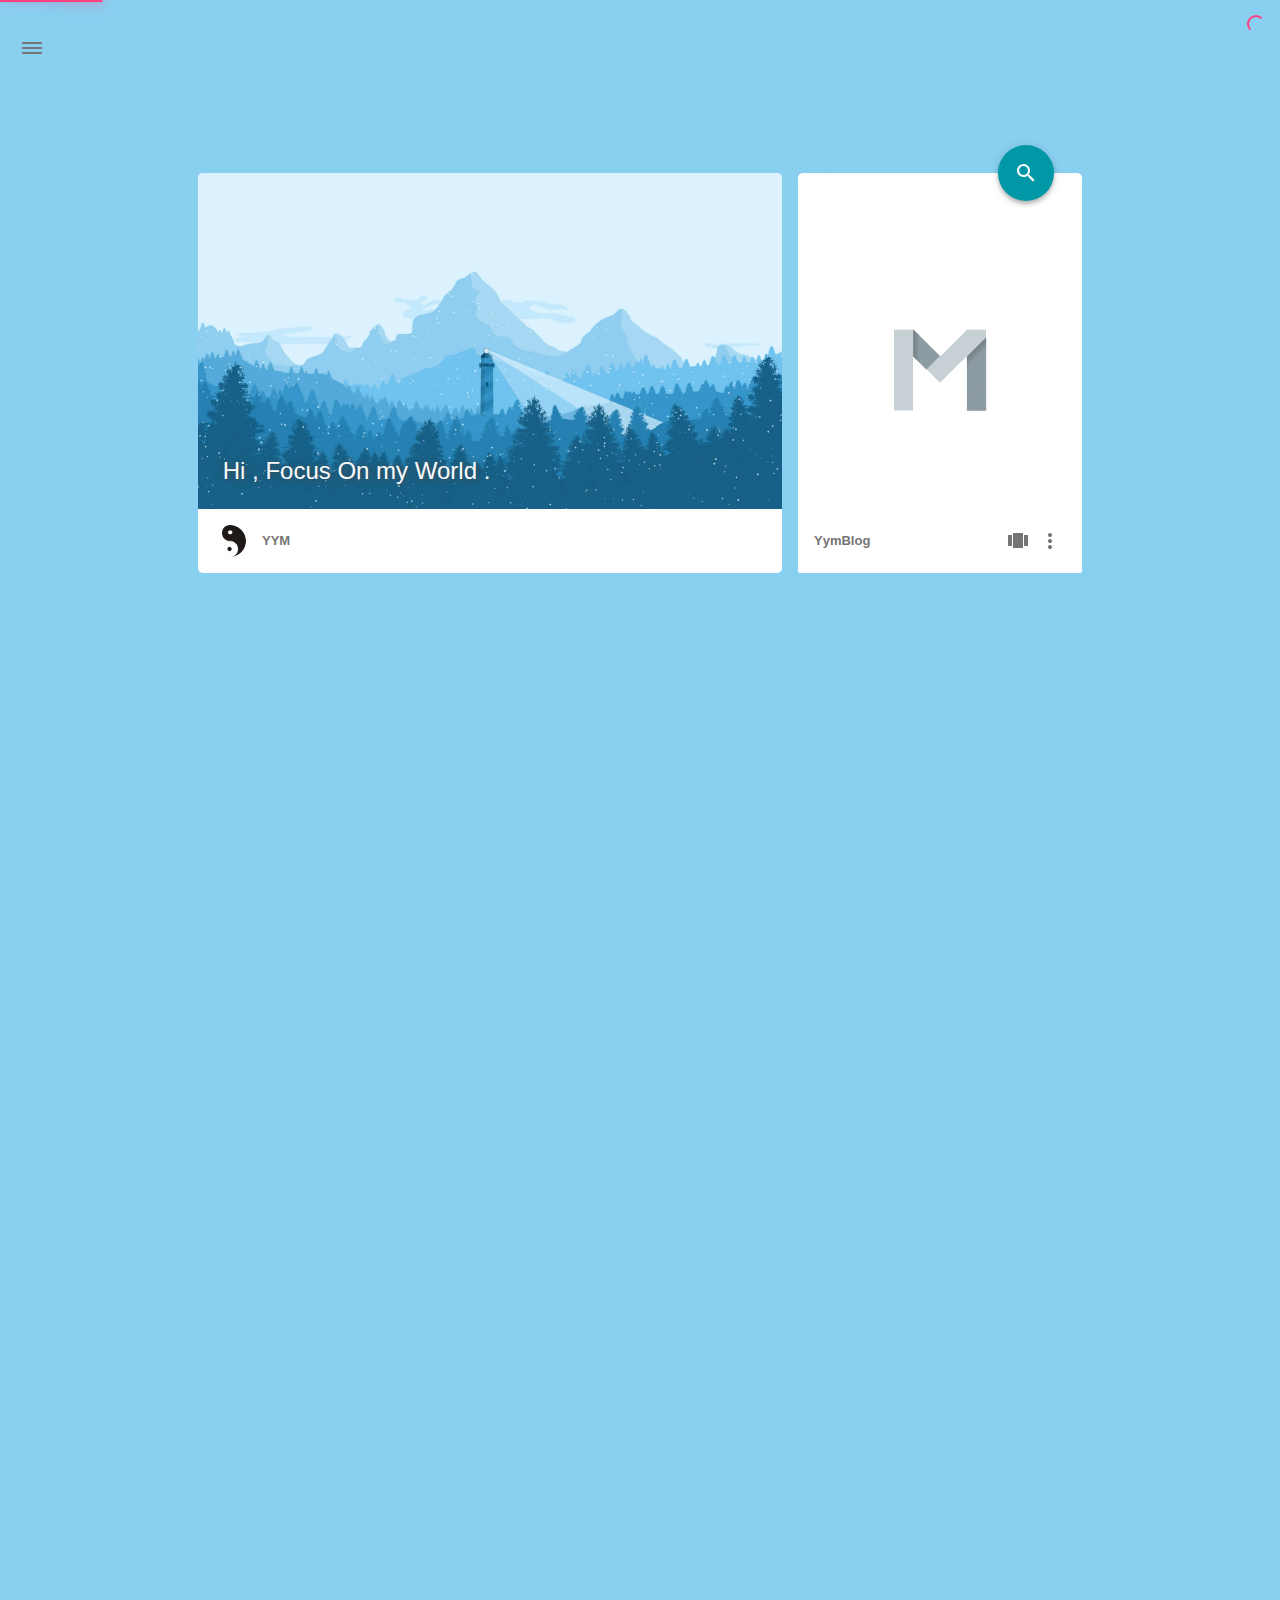
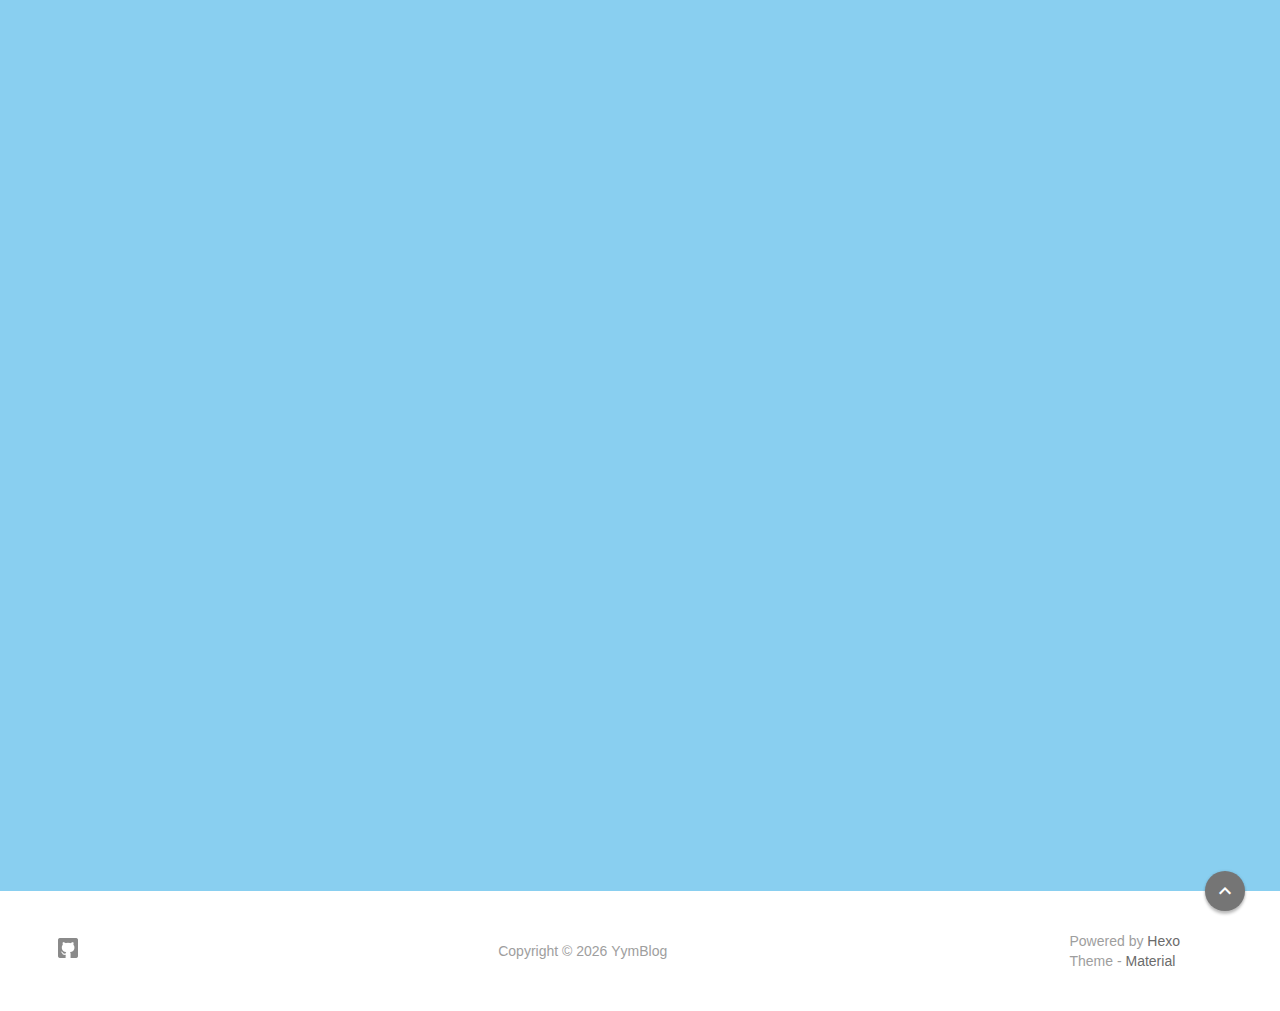
==== commit 8c769081: "Site updated: 2017-01-03 08:49:07" ====
--- a/archives/index.html
+++ b/archives/index.html
@@ -317,6 +317,70 @@
 	
 				
 		<!-- Post Title -->
+		<p class="article-headline-p"><a href="/2016/12/30/见闻以及年底总结/">见闻以及年底总结</a></p>
+	</div>
+
+    <!-- Post Excerpt -->
+    <div class="mdl-color-text--grey-600 mdl-card__supporting-text post_entry-content">
+        
+           今天周五，明天放假。现在利用在公司的时间写一篇博客，写这篇博客呢，并没有什么特别想要表达的思想,也许只是在寥寥无几的博客上再加上一篇，发发牢骚,这...
+        
+        &nbsp;&nbsp;&nbsp;
+        <span>
+            <a href="/2016/12/30/见闻以及年底总结/" target="_self">继续阅读</a>
+        </span>
+    </div>
+    <!-- Post_entry Info-->
+    <div id="post_entry-info">
+        <div id="post_entry-left-info" class="mdl-card__supporting-text meta mdl-color-text--grey-600 ">
+            <!-- Author Avatar -->
+            <div id="author-avatar">
+                <img src="/img/avatar.png" width="44px" height="44px" alt="YYM's avatar">
+            </div>
+            <div>
+                <strong>YYM</strong>
+                <span>12月 30, 2016</span>
+            </div>
+        </div>
+        <div id="post_entry-right-info">
+            <!-- Category -->
+            <span class="post_entry-category">
+                
+            </span>
+            
+            
+                <!-- Comment Number -->
+                &nbsp;|&nbsp;
+                <span class="post_entry-comment" >
+                        <span class="ds-thread-count" data-thread-key="undefined" data-count-type="comments"></span>
+                </span>
+            
+            
+            <!-- Post Views -->
+            <span class="post_entry-views">
+                
+            </span>
+        </div>
+    </div>
+            
+</div>
+
+		
+		
+    
+		
+			<!-- Paradox Thumbnail -->
+        	<div class="post_entry-module mdl-card mdl-cell mdl-cell--12-col fade out">
+    
+    <!-- Post Thumbnail -->
+	
+		
+			<!-- Random Thumbnail -->
+			<div class="post_thumbnail-random mdl-card__media mdl-color-text--grey-50">
+		
+	
+				
+		<!-- Post Title -->
 		<p class="article-headline-p"><a href="/2016/12/03/关于“巨婴”的反思/">关于“巨婴”的反思</a></p>
 	</div>
 
@@ -593,7 +657,7 @@
         </a>
         <ul class="dropdown-menu">
             <li>
-            <a class="sidebar_archives-link" href="/archives/2016/12/">十二月 2016<span class="sidebar_archives-count">1</span></a></li><li><a class="sidebar_archives-link" href="/archives/2016/11/">十一月 2016<span class="sidebar_archives-count">2</span></a>
+            <a class="sidebar_archives-link" href="/archives/2016/12/">十二月 2016<span class="sidebar_archives-count">2</span></a></li><li><a class="sidebar_archives-link" href="/archives/2016/11/">十一月 2016<span class="sidebar_archives-count">2</span></a>
         </ul>
     </li>
 
@@ -614,7 +678,7 @@
     <li>
         <a href="/archives">
              文章总数
-             <span class="sidebar-badge">3</span>
+             <span class="sidebar-badge">4</span>
         </a>
     </li>
 </ul>
